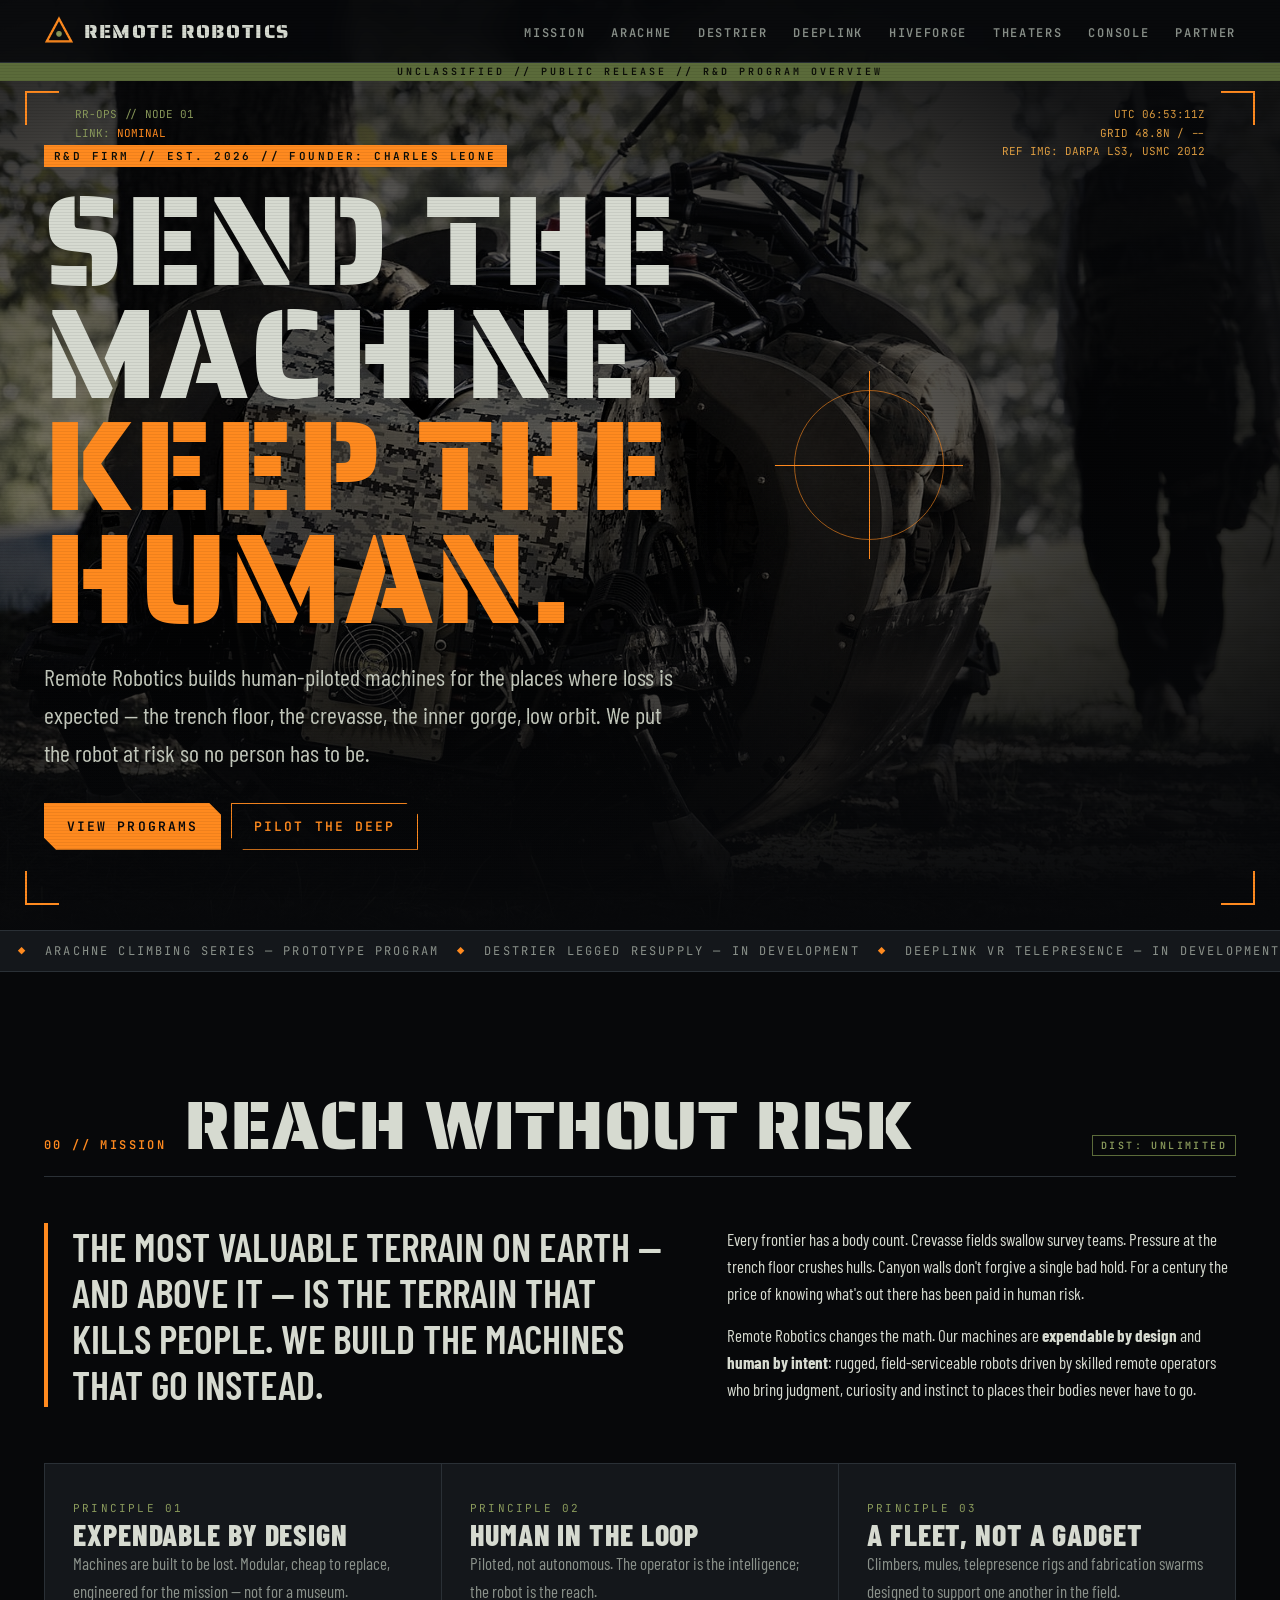
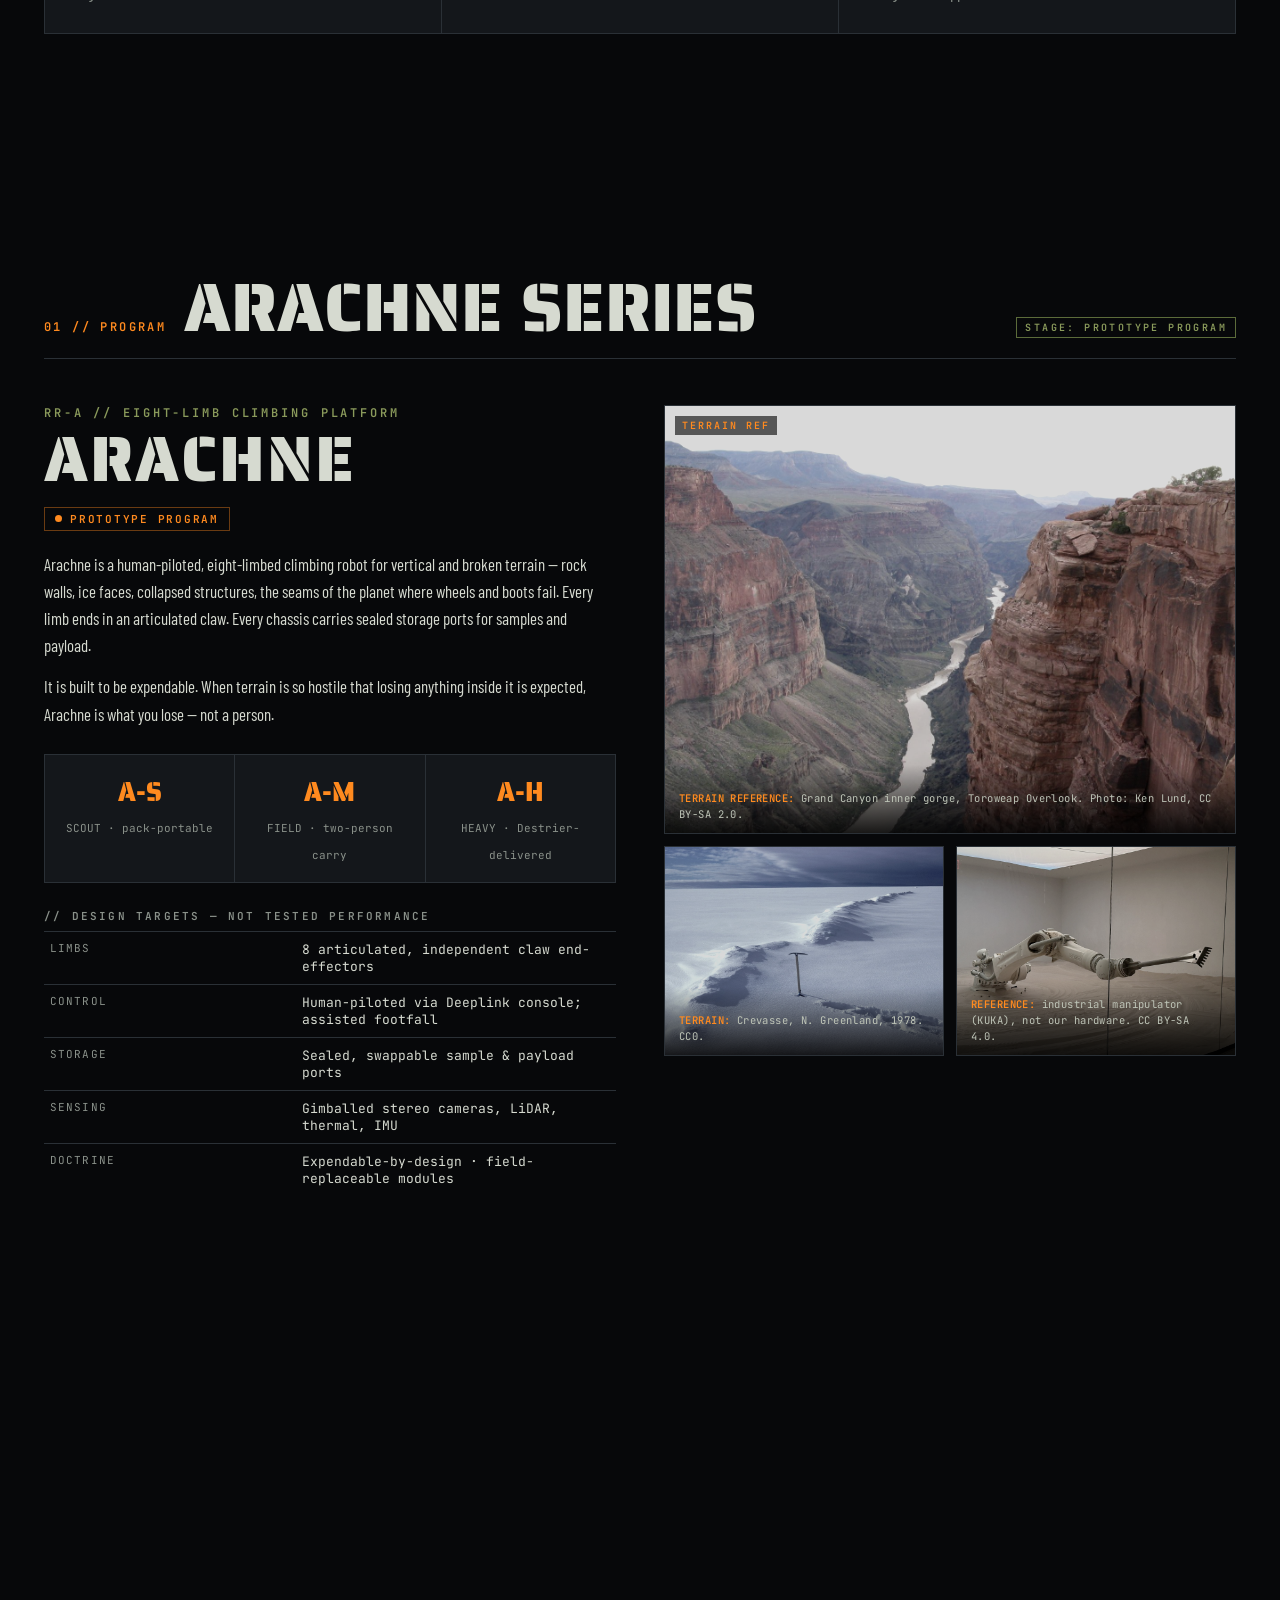
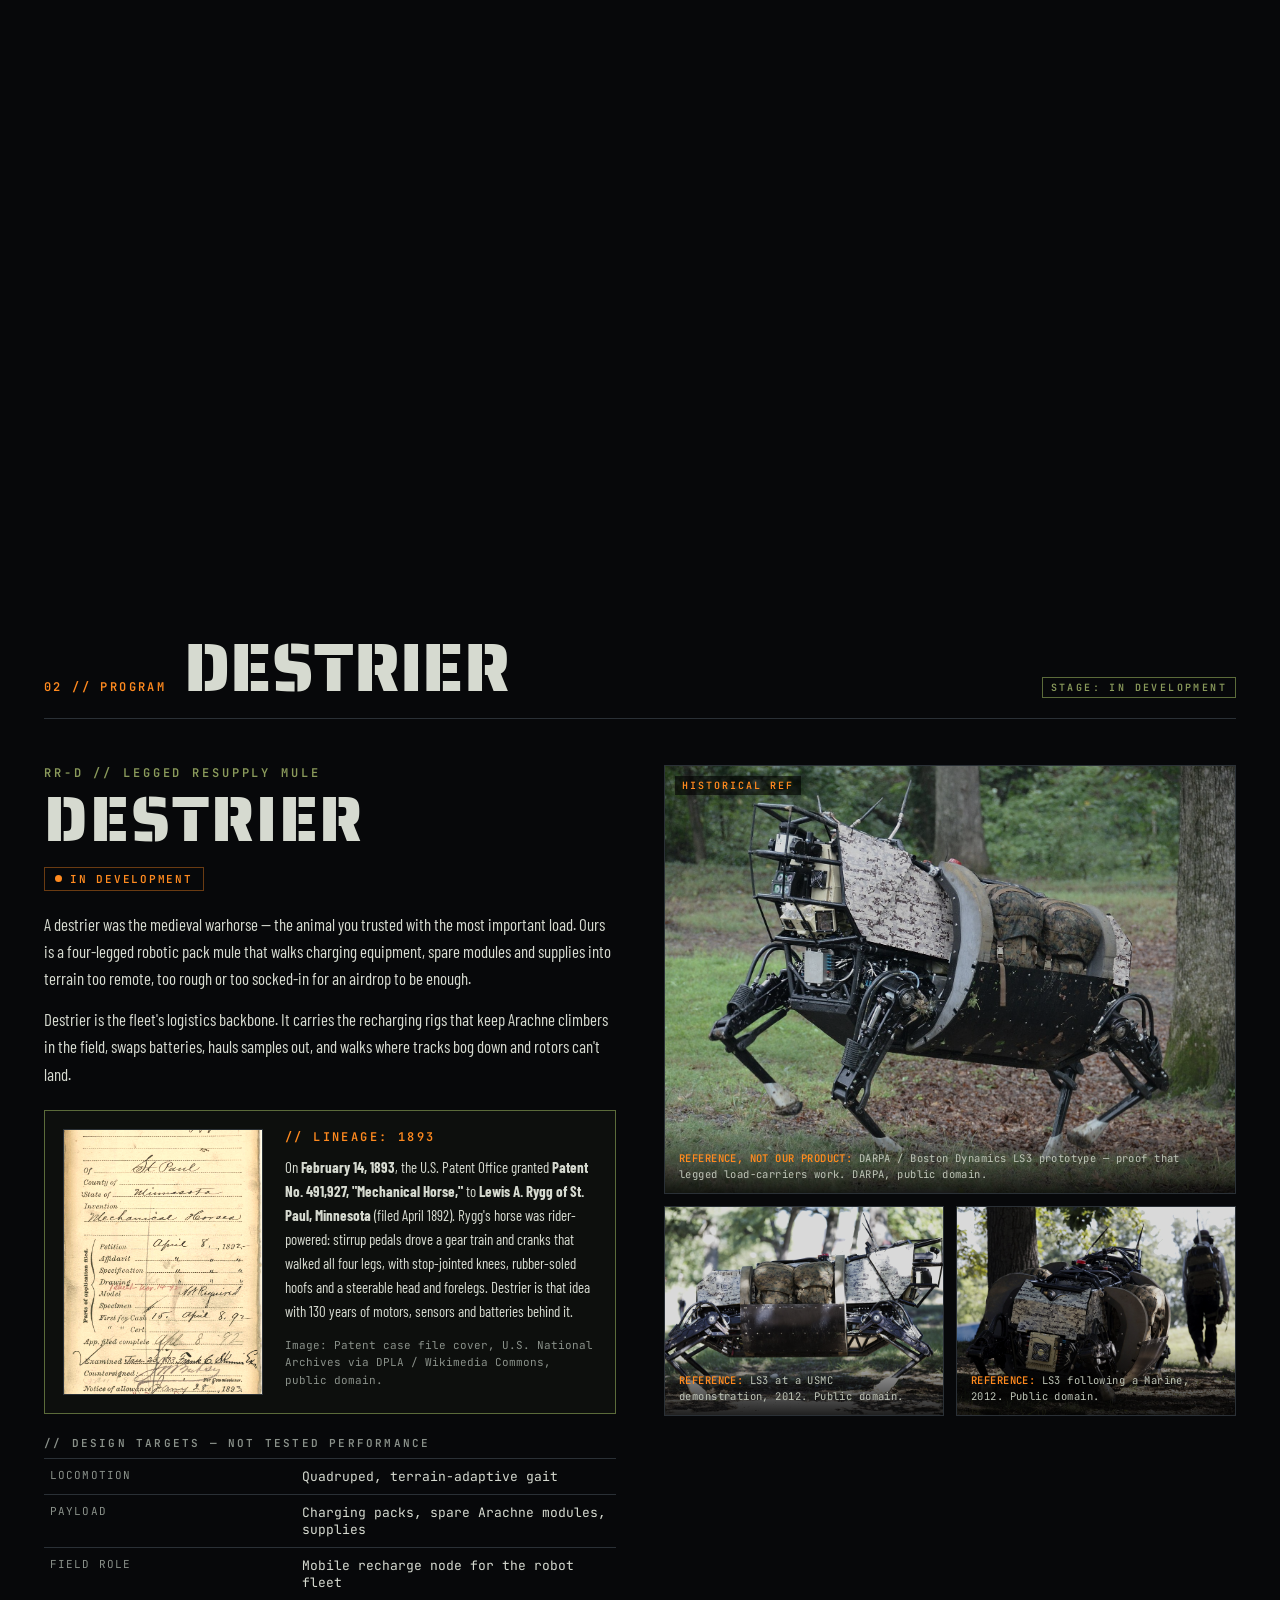
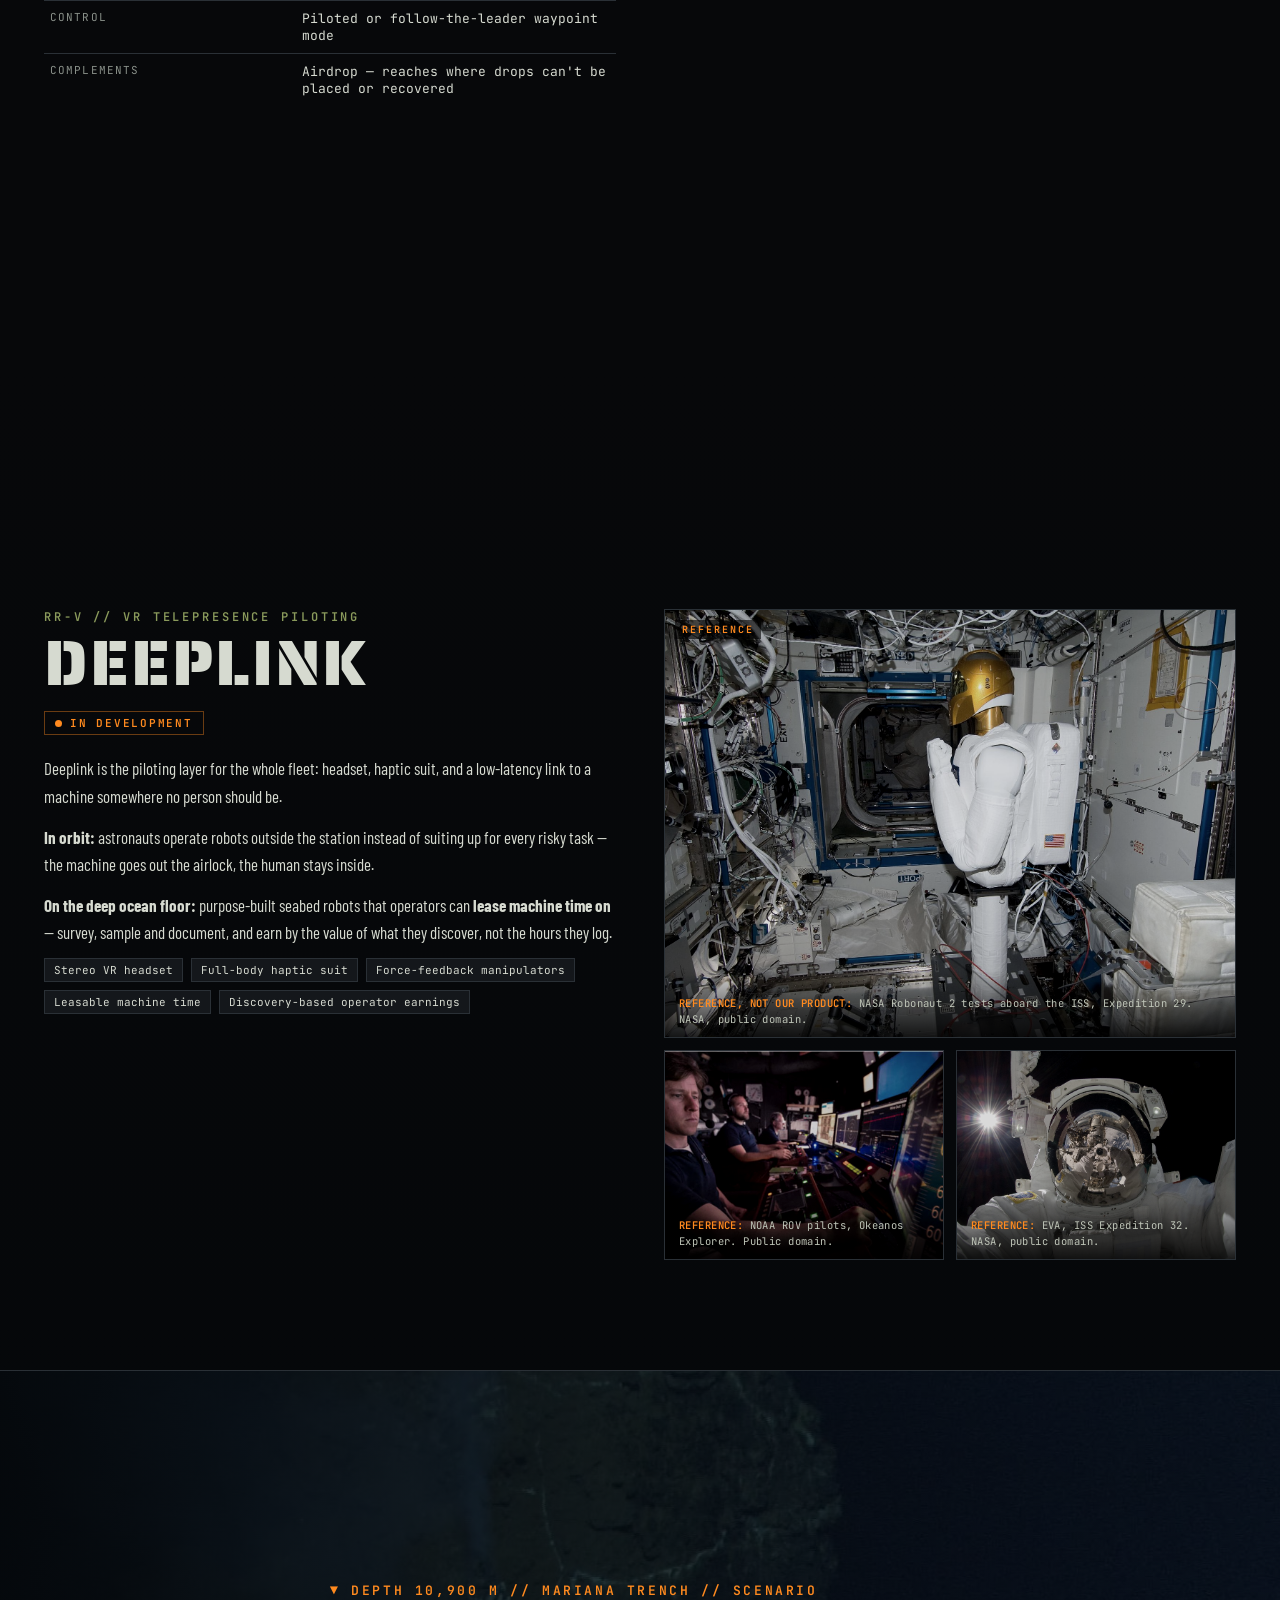
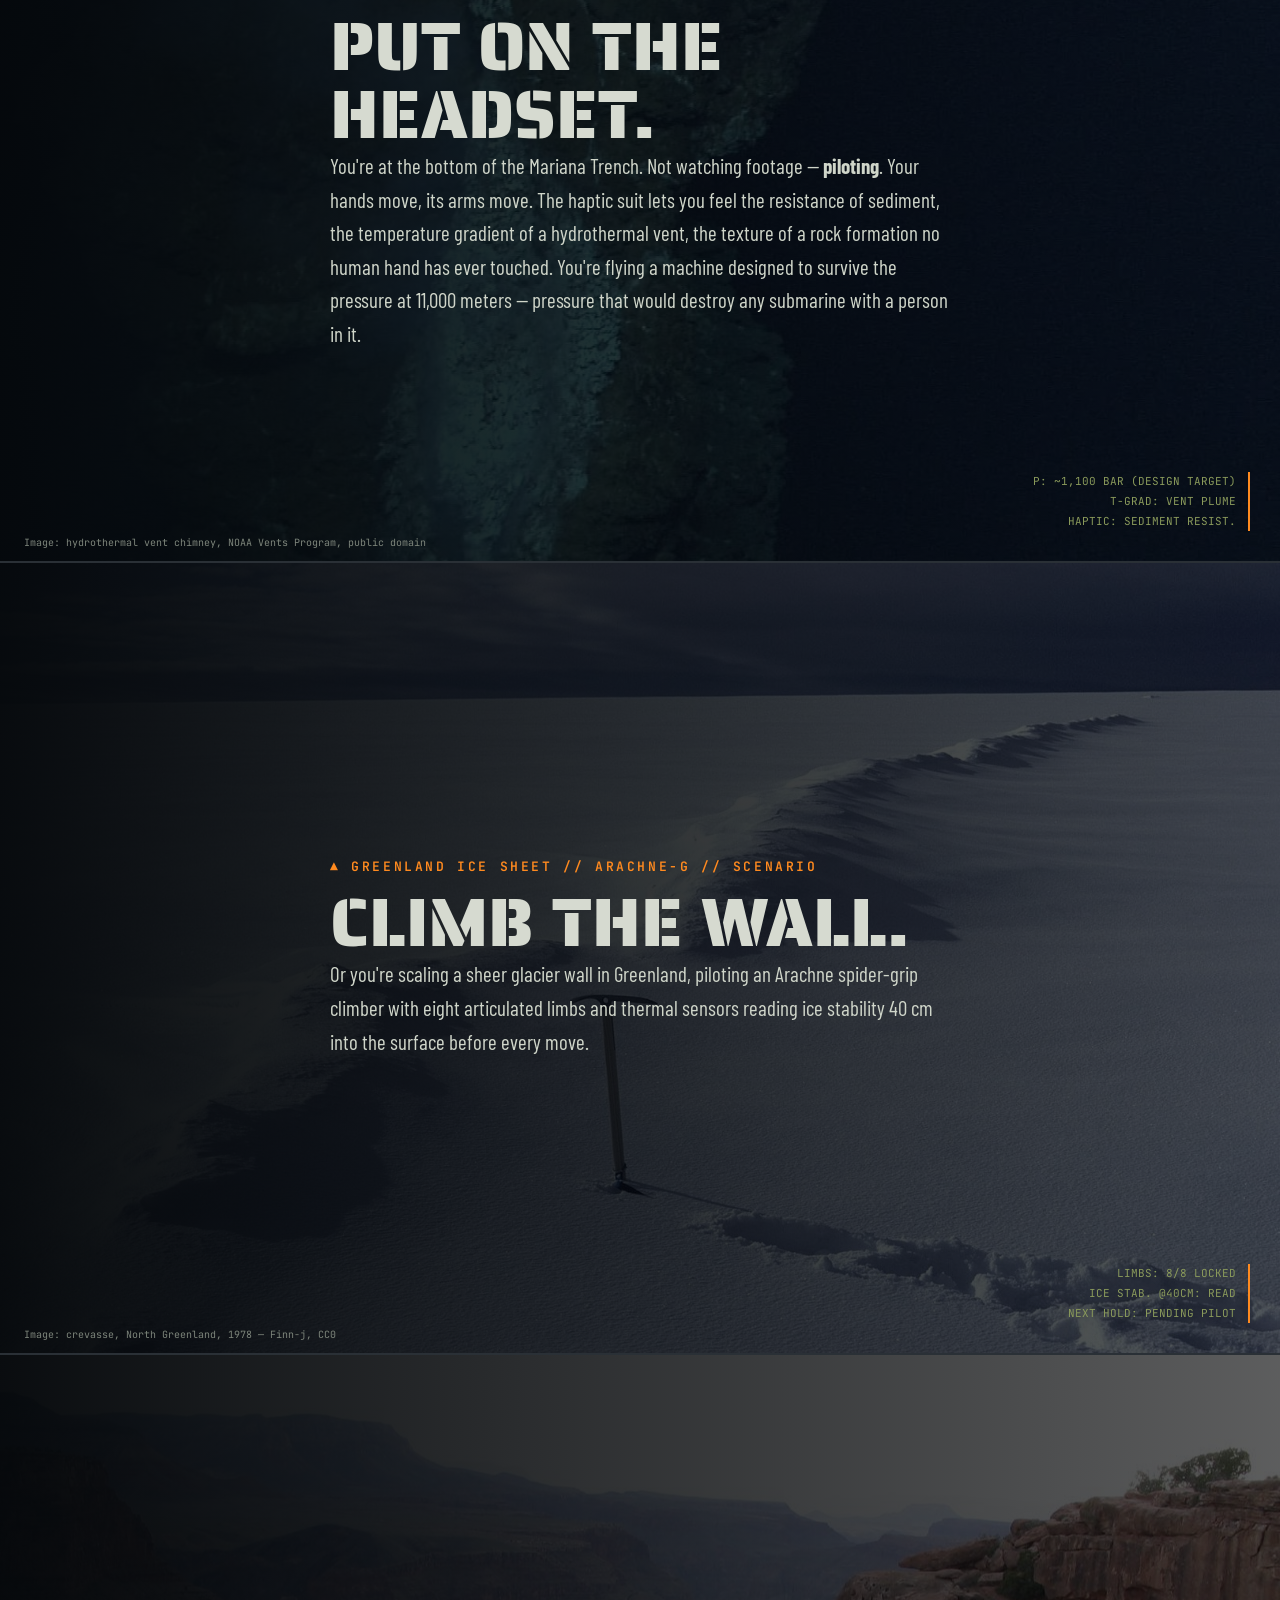
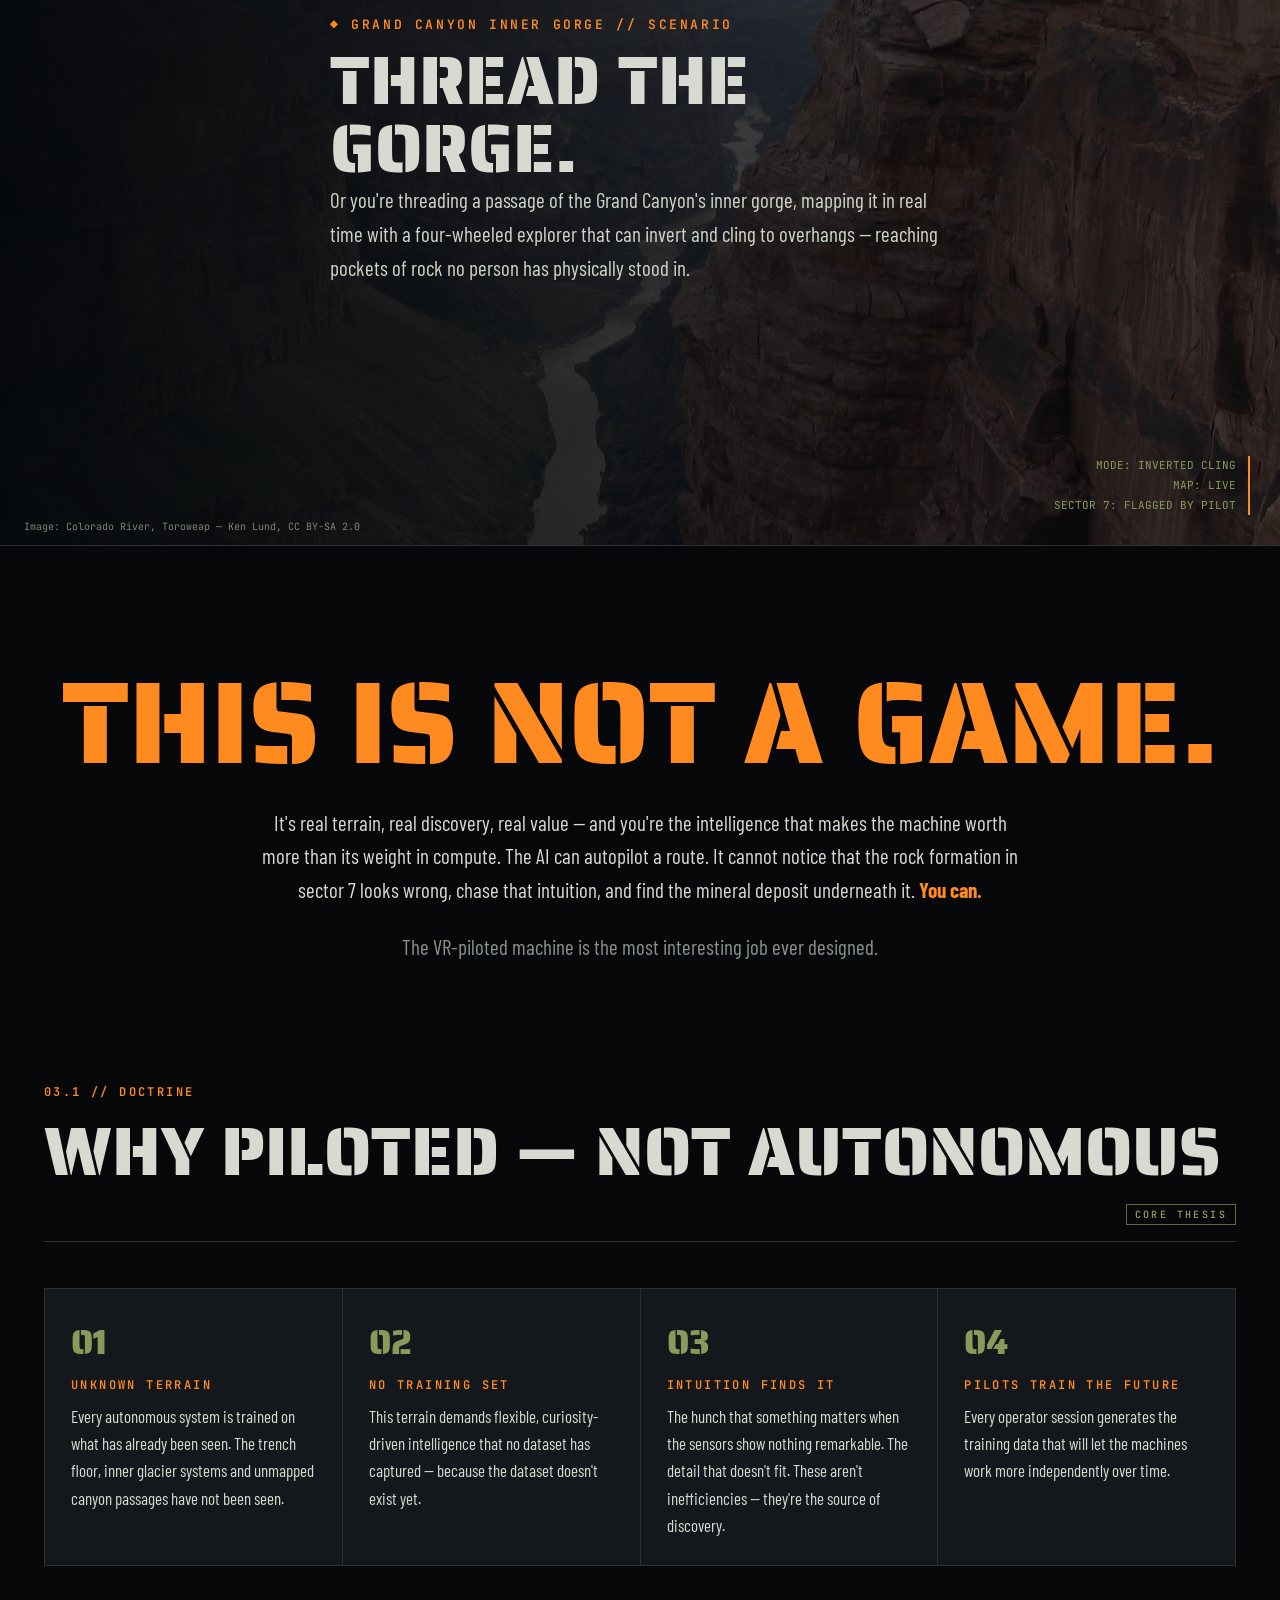
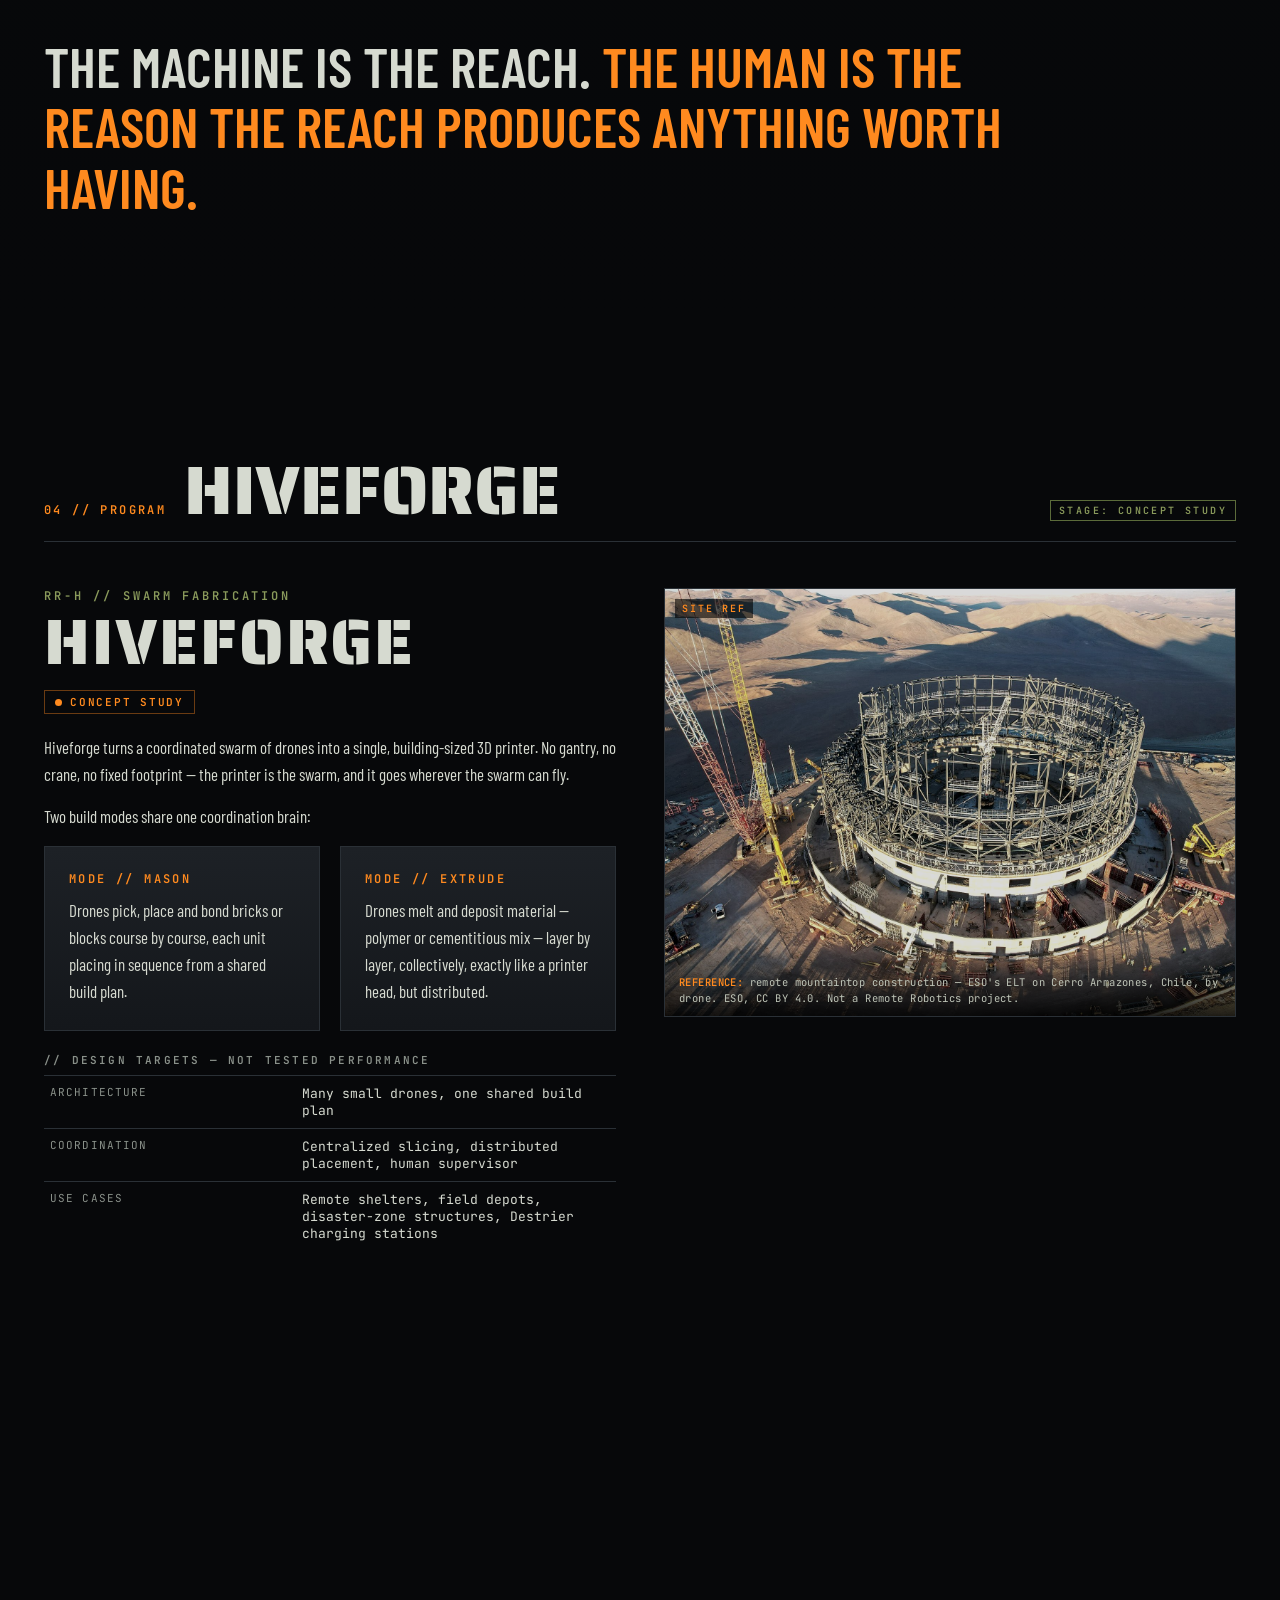
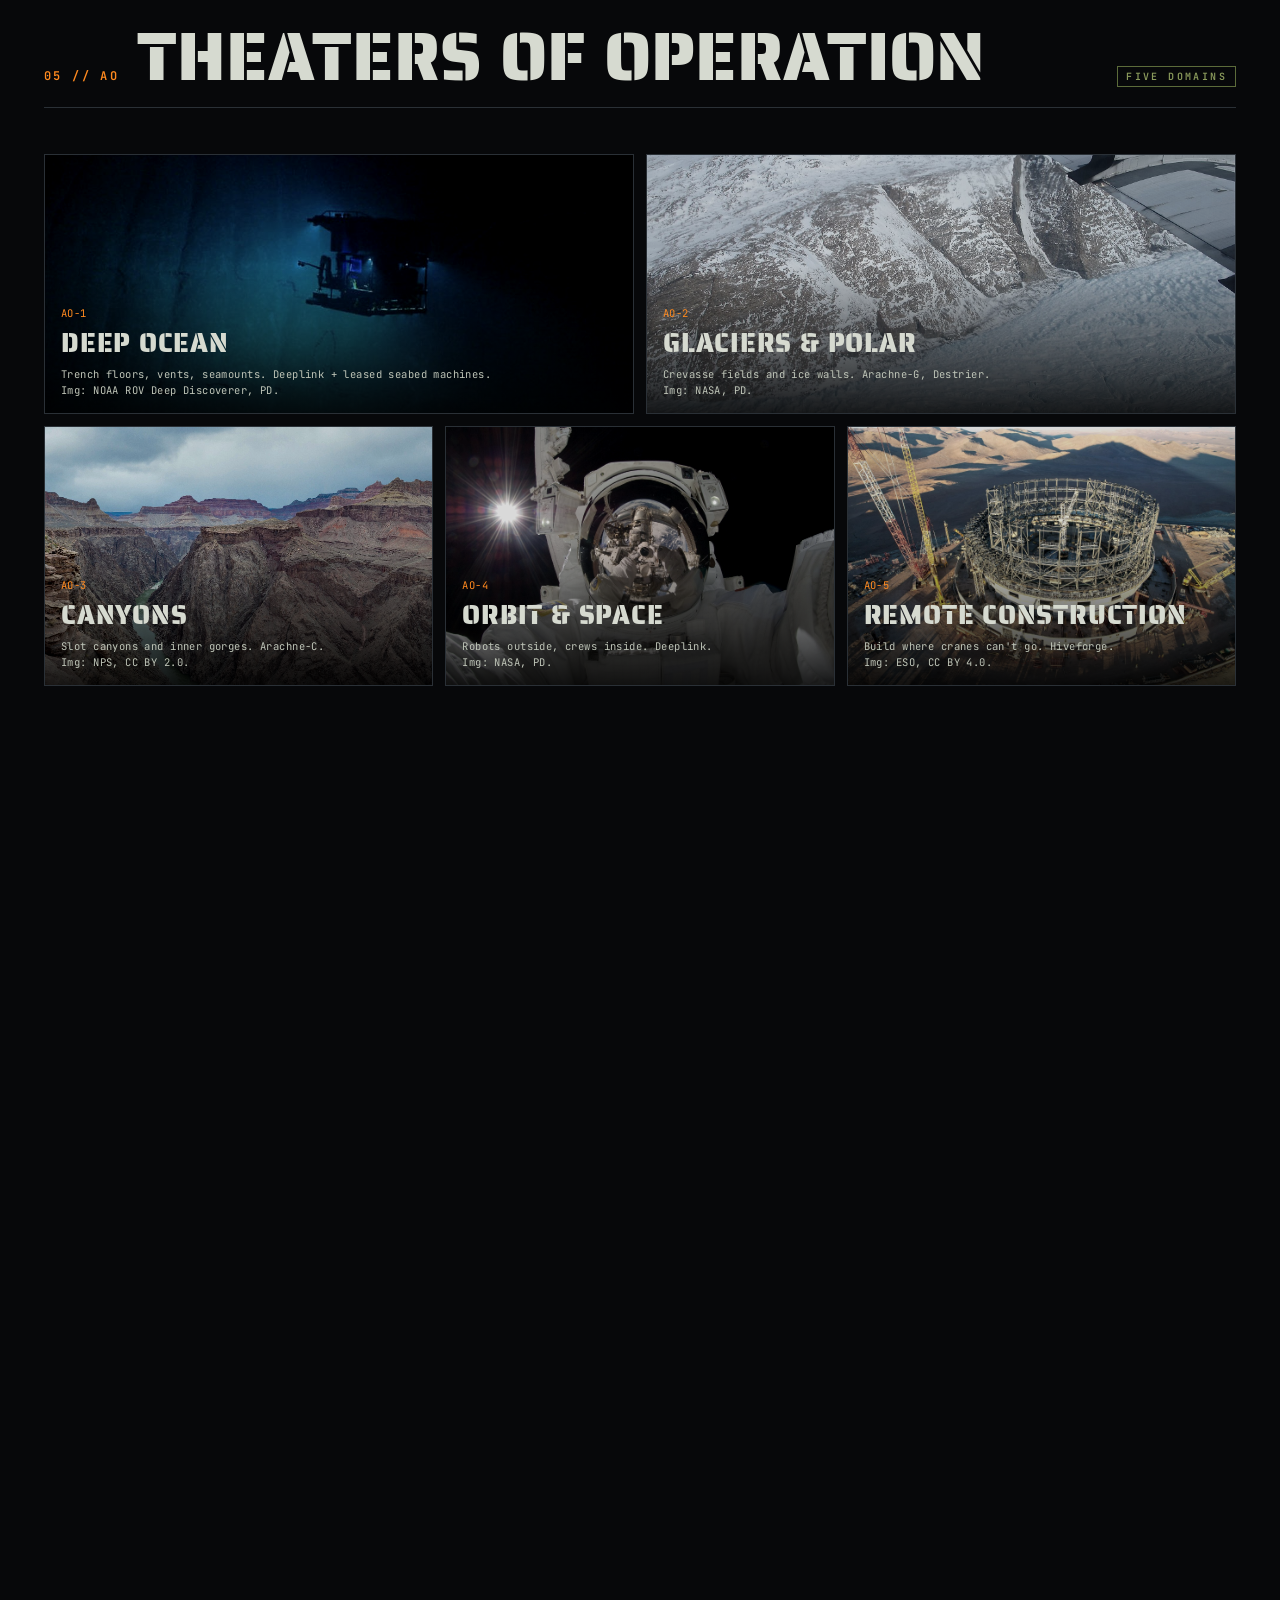
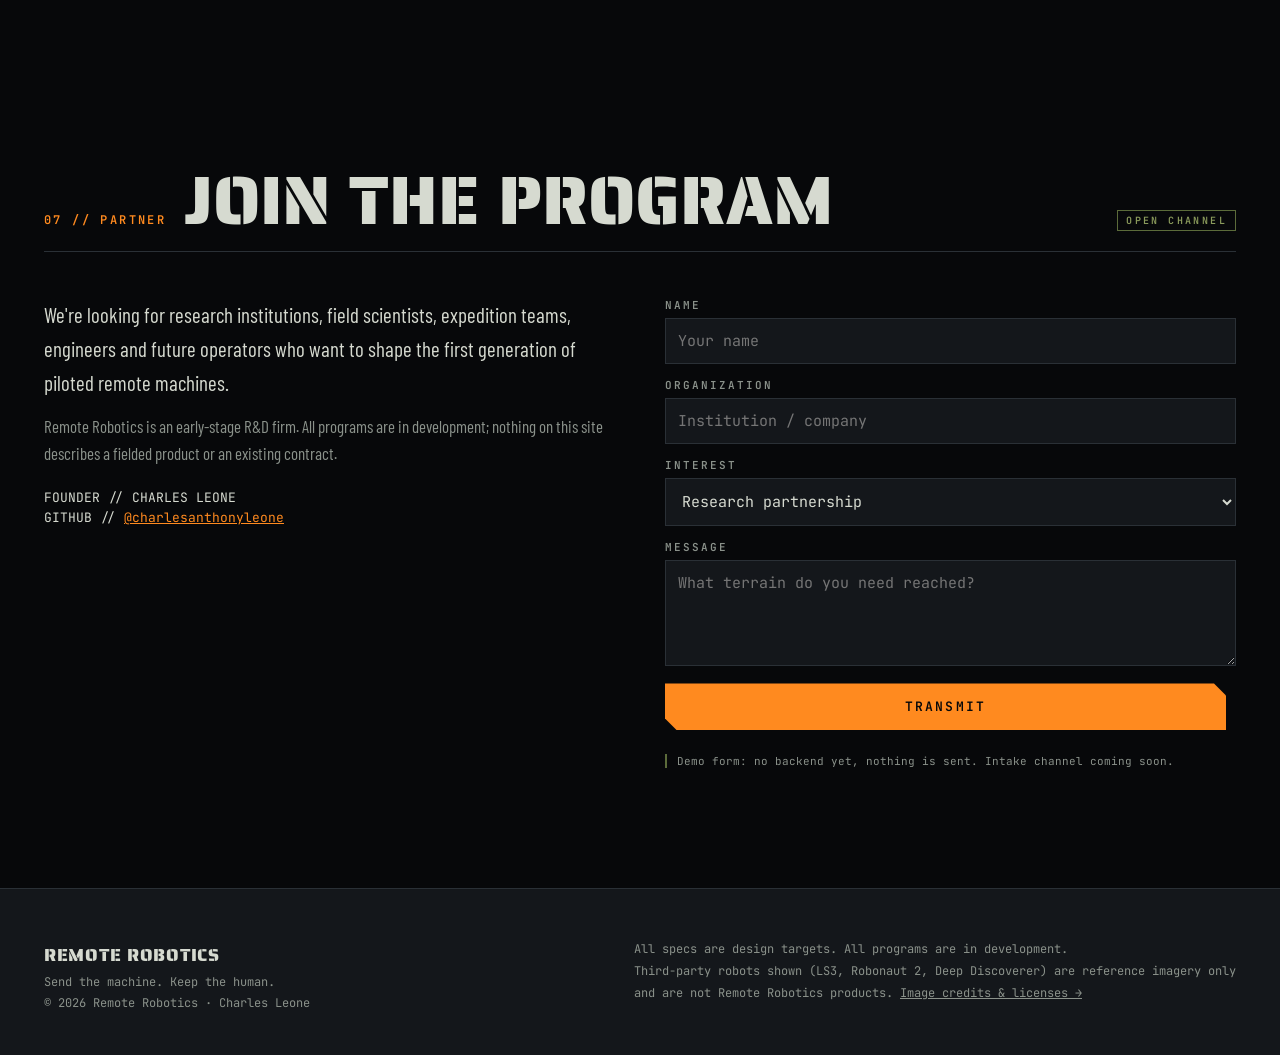
==== index.html @ 272ecba3 "Remote Robotics site" ====
<!doctype html><html lang="en"><head><meta charset="utf-8"><meta name="viewport" content="width=device-width,initial-scale=1">
<title>Remote Robotics — Machines for Terrain Where Loss Is Expected</title>
<meta name="description" content="Remote Robotics is an R&D firm building human-piloted machines for the deep ocean, glaciers, canyons, orbit and remote construction.">
<link rel="preconnect" href="https://fonts.googleapis.com"><link rel="preconnect" href="https://fonts.gstatic.com" crossorigin>
<link rel="stylesheet" href="assets/style.css">
<link rel="icon" href="data:image/svg+xml,%3Csvg xmlns='http://www.w3.org/2000/svg' viewBox='0 0 32 32'%3E%3Crect width='32' height='32' fill='%2307080a'/%3E%3Cpath d='M16 4 28 26H4z' fill='none' stroke='%23ff8a1f' stroke-width='3'/%3E%3C/svg%3E">
</head><body>
<nav><div class="wrap">
<a class="logo" href="#top"><svg viewBox="0 0 32 32"><path d="M16 3 29 27H3z" fill="none" stroke="#ff8a1f" stroke-width="2.5"/><circle cx="16" cy="19" r="3" fill="#8a9a5b"/></svg>REMOTE ROBOTICS</a>
<ul><li><a href="#mission">Mission</a></li><li><a href="#arachne">Arachne</a></li><li><a href="#destrier">Destrier</a></li><li><a href="#deeplink">Deeplink</a></li><li><a href="#hiveforge">Hiveforge</a></li><li><a href="#theaters">Theaters</a></li><li><a href="#console">Console</a></li><li><a href="#contact">Partner</a></li></ul>
<button class="burger" aria-label="Menu">MENU</button></div></nav>
<div class="classbar">UNCLASSIFIED // PUBLIC RELEASE // R&amp;D PROGRAM OVERVIEW</div>

<header class="hero" id="top"><div class="bg" role="img" aria-label="DARPA/Boston Dynamics LS3 legged robot during a 2012 U.S. Marine Corps demonstration (reference photo, not a Remote Robotics product)"></div>
<div class="hud"><i></i><i></i><i></i><i></i>
<div class="lt">RR-OPS // NODE 01<br>LINK: <span style="color:#ff8a1f">NOMINAL</span><br>MODE: PILOTED</div>
<div class="rt">UTC <span id="clk">--:--:--Z</span><br>GRID 48.8N / --<br>REF IMG: DARPA LS3, USMC 2012</div></div>
<div class="reticle"></div>
<div class="wrap">
<span class="tag">R&amp;D Firm // Est. 2026 // Founder: Charles Leone</span>
<h1>Send the<br>machine.<br><span>Keep the human.</span></h1>
<p class="lede">Remote Robotics builds human-piloted machines for the places where loss is expected — the trench floor, the crevasse, the inner gorge, low orbit. We put the robot at risk so no person has to be.</p>
<a class="btn" href="#arachne">View programs</a><a class="btn o" href="#deeplink">Pilot the deep</a>
</div></header>
<div class="ticker"><div>
<b>◆</b>ARACHNE CLIMBING SERIES — PROTOTYPE PROGRAM<b>◆</b>DESTRIER LEGGED RESUPPLY — IN DEVELOPMENT<b>◆</b>DEEPLINK VR TELEPRESENCE — IN DEVELOPMENT<b>◆</b>HIVEFORGE SWARM FABRICATION — CONCEPT STUDY<b>◆</b>ALL SPECIFICATIONS ARE DESIGN TARGETS
<b>◆</b>ARACHNE CLIMBING SERIES — PROTOTYPE PROGRAM<b>◆</b>DESTRIER LEGGED RESUPPLY — IN DEVELOPMENT<b>◆</b>DEEPLINK VR TELEPRESENCE — IN DEVELOPMENT<b>◆</b>HIVEFORGE SWARM FABRICATION — CONCEPT STUDY<b>◆</b>ALL SPECIFICATIONS ARE DESIGN TARGETS
</div></div>

<section id="mission"><div class="wrap">
<div class="sechead rv"><span class="num">00 // MISSION</span><h2>Reach without risk</h2><span class="cls">DIST: UNLIMITED</span></div>
<div class="mission">
<div class="rv"><blockquote>The most valuable terrain on Earth — and above it — is the terrain that kills people. We build the machines that go instead.</blockquote></div>
<div class="rv"><p>Every frontier has a body count. Crevasse fields swallow survey teams. Pressure at the trench floor crushes hulls. Canyon walls don't forgive a single bad hold. For a century the price of knowing what's out there has been paid in human risk.</p><p>Remote Robotics changes the math. Our machines are <b>expendable by design</b> and <b>human by intent</b>: rugged, field-serviceable robots driven by skilled remote operators who bring judgment, curiosity and instinct to places their bodies never have to go.</p></div>
</div>
<div class="pillars rv">
<div><span class="mono">PRINCIPLE 01</span><h3>Expendable by design</h3><p class="muted">Machines are built to be lost. Modular, cheap to replace, engineered for the mission — not for a museum.</p></div>
<div><span class="mono">PRINCIPLE 02</span><h3>Human in the loop</h3><p class="muted">Piloted, not autonomous. The operator is the intelligence; the robot is the reach.</p></div>
<div><span class="mono">PRINCIPLE 03</span><h3>A fleet, not a gadget</h3><p class="muted">Climbers, mules, telepresence rigs and fabrication swarms designed to support one another in the field.</p></div>
</div></div></section>

<section id="arachne"><div class="wrap">
<div class="sechead rv"><span class="num">01 // PROGRAM</span><h2>Arachne Series</h2><span class="cls">STAGE: PROTOTYPE PROGRAM</span></div>
<div class="prod">
<div class="rv"><div class="codename">RR-A // EIGHT-LIMB CLIMBING PLATFORM</div><h3>ARACHNE</h3><span class="stage">PROTOTYPE PROGRAM</span>
<p>Arachne is a human-piloted, eight-limbed climbing robot for vertical and broken terrain — rock walls, ice faces, collapsed structures, the seams of the planet where wheels and boots fail. Every limb ends in an articulated claw. Every chassis carries sealed storage ports for samples and payload.</p>
<p>It is built to be expendable. When terrain is so hostile that losing anything inside it is expected, Arachne is what you lose — not a person.</p>
<div class="sizes"><div><b>A-S</b><small>SCOUT · pack-portable</small></div><div><b>A-M</b><small>FIELD · two-person carry</small></div><div><b>A-H</b><small>HEAVY · Destrier-delivered</small></div></div>
<table class="spec"><caption>// DESIGN TARGETS — NOT TESTED PERFORMANCE</caption>
<tr><td>Limbs</td><td>8 articulated, independent claw end-effectors</td></tr>
<tr><td>Control</td><td>Human-piloted via Deeplink console; assisted footfall</td></tr>
<tr><td>Storage</td><td>Sealed, swappable sample &amp; payload ports</td></tr>
<tr><td>Sensing</td><td>Gimballed stereo cameras, LiDAR, thermal, IMU</td></tr>
<tr><td>Doctrine</td><td>Expendable-by-design · field-replaceable modules</td></tr></table>
</div>
<div class="media rv"><figure class="big"><span class="corner">TERRAIN REF</span><img src="img/gorge.jpg" alt="Colorado River in the Grand Canyon seen from Toroweap Overlook" loading="lazy"><figcaption><b>TERRAIN REFERENCE:</b> Grand Canyon inner gorge, Toroweap Overlook. Photo: Ken Lund, CC BY-SA 2.0.</figcaption></figure>
<div class="two"><figure><img src="img/crevasse.jpg" alt="Compressed crevasse on the North Greenland ice sheet" loading="lazy"><figcaption><b>TERRAIN:</b> Crevasse, N. Greenland, 1978. CC0.</figcaption></figure>
<figure><img src="img/robot-arm.jpg" alt="KUKA industrial robotic arm" loading="lazy"><figcaption><b>REFERENCE:</b> industrial manipulator (KUKA), not our hardware. CC BY-SA 4.0.</figcaption></figure></div></div>
</div>
<div class="variants">
<div class="var rv"><figure><img src="img/canyon2.jpg" alt="Colorado River seen from Plateau Point, Grand Canyon" loading="lazy"><figcaption><b>TERRAIN:</b> Plateau Point, Grand Canyon. NPS, CC BY 2.0.</figcaption></figure><div class="in">
<div class="codename">VARIANT A-C</div><h3>ARACHNE // CANYON</h3><p class="muted">Rock-climbing specialist for slot canyons, cliff bands and boulder chokes.</p>
<ul><li>Independently movable camera masts — look around a ledge before committing a limb</li><li><b>UNSTUCK system:</b> contracts its stance to slip out of a wedge, or runs a high-frequency shake cycle to break free of rubble and sand</li><li>Hardened claws for friction holds on sandstone, limestone and granite</li><li>Storage ports for rock and mineral samples</li></ul></div></div>
<div class="var rv"><figure><img src="img/glacier.jpg" alt="East Greenland glacier seen from a NASA aircraft" loading="lazy"><figcaption><b>TERRAIN:</b> East Greenland glacier, NASA Operation IceBridge. Public domain.</figcaption></figure><div class="in">
<div class="codename">VARIANT A-G</div><h3>ARACHNE // GLACIER</h3><p class="muted">Ice-climbing specialist for glaciers and crevasse systems no human team can safely enter.</p>
<ul><li>Thermal sensors read ice stability ~40 cm into the surface before every move (design target)</li><li>Descends into crevasses to inspect what is frozen deep in the cracks</li><li>Claws and coring tools capture ice and meltwater samples into sealed ports</li><li>Cold-soaked power and actuator design for polar deployment</li></ul></div></div>
</div></div></section>

<section id="destrier"><div class="wrap">
<div class="sechead rv"><span class="num">02 // PROGRAM</span><h2>Destrier</h2><span class="cls">STAGE: IN DEVELOPMENT</span></div>
<div class="prod rev">
<div class="media rv"><figure class="big"><span class="corner">HISTORICAL REF</span><img src="img/ls3-field.jpg" alt="DARPA Legged Squad Support System prototype walking in a forest" loading="lazy"><figcaption><b>REFERENCE, NOT OUR PRODUCT:</b> DARPA / Boston Dynamics LS3 prototype — proof that legged load-carriers work. DARPA, public domain.</figcaption></figure>
<div class="two"><figure><img src="img/ls3-b.jpg" alt="LS3 robot during a Marine Corps demonstration" loading="lazy"><figcaption><b>REFERENCE:</b> LS3 at a USMC demonstration, 2012. Public domain.</figcaption></figure>
<figure><img src="img/ls3-hero.jpg" alt="LS3 robot following a Marine" loading="lazy"><figcaption><b>REFERENCE:</b> LS3 following a Marine, 2012. Public domain.</figcaption></figure></div></div>
<div class="rv"><div class="codename">RR-D // LEGGED RESUPPLY MULE</div><h3>DESTRIER</h3><span class="stage">IN DEVELOPMENT</span>
<p>A destrier was the medieval warhorse — the animal you trusted with the most important load. Ours is a four-legged robotic pack mule that walks charging equipment, spare modules and supplies into terrain too remote, too rough or too socked-in for an airdrop to be enough.</p>
<p>Destrier is the fleet's logistics backbone. It carries the recharging rigs that keep Arachne climbers in the field, swaps batteries, hauls samples out, and walks where tracks bog down and rotors can't land.</p>
<div class="archive"><figure><img src="img/rygg.jpg" alt="Patent case file cover for US Patent 491,927, Mechanical Horse, Lewis A. Rygg" loading="lazy"></figure>
<div><h4>// Lineage: 1893</h4><p style="font-size:15px">On <b>February 14, 1893</b>, the U.S. Patent Office granted <b>Patent No. 491,927, "Mechanical Horse,"</b> to <b>Lewis A. Rygg of St. Paul, Minnesota</b> (filed April 1892). Rygg's horse was rider-powered: stirrup pedals drove a gear train and cranks that walked all four legs, with stop-jointed knees, rubber-soled hoofs and a steerable head and forelegs. Destrier is that idea with 130 years of motors, sensors and batteries behind it.</p><p class="mono" style="font-size:11px;color:var(--mu)">Image: Patent case file cover, U.S. National Archives via DPLA / Wikimedia Commons, public domain.</p></div></div>
<table class="spec"><caption>// DESIGN TARGETS — NOT TESTED PERFORMANCE</caption>
<tr><td>Locomotion</td><td>Quadruped, terrain-adaptive gait</td></tr>
<tr><td>Payload</td><td>Charging packs, spare Arachne modules, supplies</td></tr>
<tr><td>Field role</td><td>Mobile recharge node for the robot fleet</td></tr>
<tr><td>Control</td><td>Piloted or follow-the-leader waypoint mode</td></tr>
<tr><td>Complements</td><td>Airdrop — reaches where drops can't be placed or recovered</td></tr></table>
</div></div></div></section>

<section id="deeplink" class="immersive"><div class="wrap">
<div class="sechead rv"><span class="num">03 // PROGRAM</span><h2>Deeplink</h2><span class="cls">STAGE: IN DEVELOPMENT</span></div>
<div class="prod">
<div class="rv"><div class="codename">RR-V // VR TELEPRESENCE PILOTING</div><h3>DEEPLINK</h3><span class="stage">IN DEVELOPMENT</span>
<p>Deeplink is the piloting layer for the whole fleet: headset, haptic suit, and a low-latency link to a machine somewhere no person should be.</p>
<p><b>In orbit:</b> astronauts operate robots outside the station instead of suiting up for every risky task — the machine goes out the airlock, the human stays inside.</p>
<p><b>On the deep ocean floor:</b> purpose-built seabed robots that operators can <b>lease machine time on</b> — survey, sample and document, and earn by the value of what they discover, not the hours they log.</p>
<div class="chips"><span>Stereo VR headset</span><span>Full-body haptic suit</span><span>Force-feedback manipulators</span><span>Leasable machine time</span><span>Discovery-based operator earnings</span></div>
</div>
<div class="media rv"><figure class="big"><span class="corner">REFERENCE</span><img src="img/robonaut.jpg" alt="NASA Robonaut 2 aboard the International Space Station" loading="lazy"><figcaption><b>REFERENCE, NOT OUR PRODUCT:</b> NASA Robonaut 2 tests aboard the ISS, Expedition 29. NASA, public domain.</figcaption></figure>
<div class="two"><figure><img src="img/rov-pilots.jpg" alt="ROV pilots at control consoles aboard NOAA Ship Okeanos Explorer" loading="lazy"><figcaption><b>REFERENCE:</b> NOAA ROV pilots, Okeanos Explorer. Public domain.</figcaption></figure>
<figure><img src="img/eva.jpg" alt="Astronaut Aki Hoshide during a spacewalk" loading="lazy"><figcaption><b>REFERENCE:</b> EVA, ISS Expedition 32. NASA, public domain.</figcaption></figure></div></div>
</div></div>

<div class="dive"><div class="bg" style="background-image:url(img/vent.jpg)"></div><div class="wrap"><div class="txt rv">
<div class="depth">▼ DEPTH 10,900 M // MARIANA TRENCH // SCENARIO</div><h2>Put on the headset.</h2>
<p>You're at the bottom of the Mariana Trench. Not watching footage — <b>piloting</b>. Your hands move, its arms move. The haptic suit lets you feel the resistance of sediment, the temperature gradient of a hydrothermal vent, the texture of a rock formation no human hand has ever touched. You're flying a machine designed to survive the pressure at 11,000 meters — pressure that would destroy any submarine with a person in it.</p></div></div>
<div class="tele">P: ~1,100 BAR (DESIGN TARGET)<br>T-GRAD: VENT PLUME<br>HAPTIC: SEDIMENT RESIST.</div>
<div class="credit">Image: hydrothermal vent chimney, NOAA Vents Program, public domain</div></div>

<div class="dive"><div class="bg" style="background-image:url(img/crevasse.jpg)"></div><div class="wrap"><div class="txt rv">
<div class="depth">▲ GREENLAND ICE SHEET // ARACHNE-G // SCENARIO</div><h2>Climb the wall.</h2>
<p>Or you're scaling a sheer glacier wall in Greenland, piloting an Arachne spider-grip climber with eight articulated limbs and thermal sensors reading ice stability 40 cm into the surface before every move.</p></div></div>
<div class="tele">LIMBS: 8/8 LOCKED<br>ICE STAB. @40CM: READ<br>NEXT HOLD: PENDING PILOT</div>
<div class="credit">Image: crevasse, North Greenland, 1978 — Finn-j, CC0</div></div>

<div class="dive"><div class="bg" style="background-image:url(img/gorge.jpg)"></div><div class="wrap"><div class="txt rv">
<div class="depth">◆ GRAND CANYON INNER GORGE // SCENARIO</div><h2>Thread the gorge.</h2>
<p>Or you're threading a passage of the Grand Canyon's inner gorge, mapping it in real time with a four-wheeled explorer that can invert and cling to overhangs — reaching pockets of rock no person has physically stood in.</p></div></div>
<div class="tele">MODE: INVERTED CLING<br>MAP: LIVE<br>SECTOR 7: FLAGGED BY PILOT</div>
<div class="credit">Image: Colorado River, Toroweap — Ken Lund, CC BY-SA 2.0</div></div>

<div class="wrap"><div class="notgame rv"><h2>This is not a game.</h2>
<p>It's real terrain, real discovery, real value — and you're the intelligence that makes the machine worth more than its weight in compute. The AI can autopilot a route. It cannot notice that the rock formation in sector 7 looks wrong, chase that intuition, and find the mineral deposit underneath it. <b style="color:var(--am)">You can.</b></p>
<p class="muted">The VR-piloted machine is the most interesting job ever designed.</p></div>

<div class="sechead rv"><span class="num">03.1 // DOCTRINE</span><h2>Why piloted — not autonomous</h2><span class="cls">CORE THESIS</span></div>
<div class="why rv">
<div><b>01</b><h4>Unknown terrain</h4><p>Every autonomous system is trained on what has already been seen. The trench floor, inner glacier systems and unmapped canyon passages have not been seen.</p></div>
<div><b>02</b><h4>No training set</h4><p>This terrain demands flexible, curiosity-driven intelligence that no dataset has captured — because the dataset doesn't exist yet.</p></div>
<div><b>03</b><h4>Intuition finds it</h4><p>The hunch that something matters when the sensors show nothing remarkable. The detail that doesn't fit. These aren't inefficiencies — they're the source of discovery.</p></div>
<div><b>04</b><h4>Pilots train the future</h4><p>Every operator session generates the training data that will let the machines work more independently over time.</p></div>
</div>
<p class="bigquote rv">The machine is the reach. <em>The human is the reason the reach produces anything worth having.</em></p>
</div></section>

<section id="hiveforge"><div class="wrap">
<div class="sechead rv"><span class="num">04 // PROGRAM</span><h2>Hiveforge</h2><span class="cls">STAGE: CONCEPT STUDY</span></div>
<div class="prod">
<div class="rv"><div class="codename">RR-H // SWARM FABRICATION</div><h3>HIVEFORGE</h3><span class="stage">CONCEPT STUDY</span>
<p>Hiveforge turns a coordinated swarm of drones into a single, building-sized 3D printer. No gantry, no crane, no fixed footprint — the printer is the swarm, and it goes wherever the swarm can fly.</p>
<p>Two build modes share one coordination brain:</p>
<div class="variants" style="grid-template-columns:1fr 1fr;margin:16px 0"><div class="var"><div class="in"><h4>MODE // MASON</h4><p>Drones pick, place and bond bricks or blocks course by course, each unit placing in sequence from a shared build plan.</p></div></div>
<div class="var"><div class="in"><h4>MODE // EXTRUDE</h4><p>Drones melt and deposit material — polymer or cementitious mix — layer by layer, collectively, exactly like a printer head, but distributed.</p></div></div></div>
<table class="spec"><caption>// DESIGN TARGETS — NOT TESTED PERFORMANCE</caption>
<tr><td>Architecture</td><td>Many small drones, one shared build plan</td></tr>
<tr><td>Coordination</td><td>Centralized slicing, distributed placement, human supervisor</td></tr>
<tr><td>Use cases</td><td>Remote shelters, field depots, disaster-zone structures, Destrier charging stations</td></tr></table>
</div>
<div class="media rv"><figure class="big"><span class="corner">SITE REF</span><img src="img/construction.jpg" alt="Drone photo of the Extremely Large Telescope under construction on Cerro Armazones" loading="lazy"><figcaption><b>REFERENCE:</b> remote mountaintop construction — ESO's ELT on Cerro Armazones, Chile, by drone. ESO, CC BY 4.0. Not a Remote Robotics project.</figcaption></figure></div>
</div></div></section>

<section id="theaters"><div class="wrap">
<div class="sechead rv"><span class="num">05 // AO</span><h2>Theaters of operation</h2><span class="cls">FIVE DOMAINS</span></div>
<div class="theaters">
<div class="th w rv"><figure><img src="img/rov-canyon.jpg" alt="NOAA ROV Deep Discoverer above a submarine canyon" loading="lazy"><figcaption><span class="mono">AO-1</span><h3>Deep ocean</h3>Trench floors, vents, seamounts. Deeplink + leased seabed machines. <br>Img: NOAA ROV Deep Discoverer, PD.</figcaption></figure></div>
<div class="th w rv"><figure><img src="img/glacier.jpg" alt="East Greenland glacier" loading="lazy"><figcaption><span class="mono">AO-2</span><h3>Glaciers &amp; polar</h3>Crevasse fields and ice walls. Arachne-G, Destrier. <br>Img: NASA, PD.</figcaption></figure></div>
<div class="th rv"><figure><img src="img/canyon2.jpg" alt="Grand Canyon" loading="lazy"><figcaption><span class="mono">AO-3</span><h3>Canyons</h3>Slot canyons and inner gorges. Arachne-C. <br>Img: NPS, CC BY 2.0.</figcaption></figure></div>
<div class="th rv"><figure><img src="img/eva.jpg" alt="Spacewalking astronaut" loading="lazy"><figcaption><span class="mono">AO-4</span><h3>Orbit &amp; space</h3>Robots outside, crews inside. Deeplink. <br>Img: NASA, PD.</figcaption></figure></div>
<div class="th rv"><figure><img src="img/construction.jpg" alt="Remote construction site" loading="lazy"><figcaption><span class="mono">AO-5</span><h3>Remote construction</h3>Build where cranes can't go. Hiveforge. <br>Img: ESO, CC BY 4.0.</figcaption></figure></div>
</div></div></section>

<section id="console"><div class="wrap">
<div class="sechead rv"><span class="num">06 // HOW IT WORKS</span><h2>The pilot console</h2><span class="cls">OPS FLOW</span></div>
<div class="console rv"><div class="bar"><span class="live">LIVE (SIMULATED UI)</span><span>UNIT: SEABED-01</span><span>LINK: SAT/FIBER</span><span>OPERATOR: LEASED SLOT</span></div>
<div class="body"><div class="feed"><img src="img/rov-arm.jpg" alt="NOAA ROV Deep Discoverer manipulator arm on the seafloor" loading="lazy"><div class="ov"><div class="scan"></div><div class="r"></div><div class="tl">CAM-1 // MANIPULATOR<br>GRIP FORCE ▮▮▮▯▯</div><div class="br">REF FOOTAGE: NOAA ROV DEEP DISCOVERER<br>2015, PUBLIC DOMAIN</div></div></div>
<div class="steps">
<div class="step"><span class="n">01</span><div><h4>Lease a machine</h4><p>Book time on a deployed unit in the theater you want to work.</p></div></div>
<div class="step"><span class="n">02</span><div><h4>Suit up &amp; link</h4><p>Headset and haptic suit sync to the machine's cameras, limbs and sensors.</p><div class="meter"><i></i></div></div></div>
<div class="step"><span class="n">03</span><div><h4>Pilot &amp; discover</h4><p>Your hands drive its arms. Flag what looks wrong. Chase it.</p></div></div>
<div class="step"><span class="n">04</span><div><h4>Log &amp; earn</h4><p>Samples, maps and findings are documented. Operators earn by the value of what they find — and every session trains the next generation of machine.</p></div></div>
</div></div></div></div></section>

<section id="contact"><div class="wrap">
<div class="sechead rv"><span class="num">07 // PARTNER</span><h2>Join the program</h2><span class="cls">OPEN CHANNEL</span></div>
<div class="contact">
<div class="rv"><p style="font-size:21px">We're looking for research institutions, field scientists, expedition teams, engineers and future operators who want to shape the first generation of piloted remote machines.</p>
<p class="muted">Remote Robotics is an early-stage R&amp;D firm. All programs are in development; nothing on this site describes a fielded product or an existing contract.</p>
<p class="mono" style="margin-top:20px;font-size:13px">FOUNDER // CHARLES LEONE<br>GITHUB // <a href="https://github.com/charlesanthonyleone">@charlesanthonyleone</a></p></div>
<form id="pf" class="rv"><label>Name<input required placeholder="Your name"></label><label>Organization<input placeholder="Institution / company"></label>
<label>Interest<select><option>Research partnership</option><option>Operator / pilot program</option><option>Engineering</option><option>Field deployment</option></select></label>
<label>Message<textarea rows="4" placeholder="What terrain do you need reached?"></textarea></label>
<button class="btn" type="submit">Transmit</button><p class="note" id="fmsg">Demo form: no backend yet, nothing is sent. Intake channel coming soon.</p></form>
</div></div></section>

<footer><div class="wrap"><div><span class="stencil" style="color:var(--tx);font-size:18px">REMOTE ROBOTICS</span><br>Send the machine. Keep the human.<br>© 2026 Remote Robotics · Charles Leone</div>
<div>All specs are design targets. All programs are in development.<br>Third-party robots shown (LS3, Robonaut 2, Deep Discoverer) are reference imagery only<br>and are not Remote Robotics products. <a href="credits.html">Image credits &amp; licenses →</a></div></div></footer>
<script src="assets/app.js"></script></body></html>
---- assets/style.css ----
@import url('https://fonts.googleapis.com/css2?family=Saira+Stencil+One&family=JetBrains+Mono:wght@400;600&family=Barlow+Condensed:wght@400;600;800&display=swap');
:root{--bk:#07080a;--gm:#14171b;--gm2:#1d2126;--ln:#2a3036;--ol:#5b6b3a;--ol2:#8a9a5b;--am:#ff8a1f;--am2:#ffb347;--tx:#d6dad0;--mu:#8a918a}
*{box-sizing:border-box;margin:0;padding:0}
html{scroll-behavior:smooth}
body{background:var(--bk);color:var(--tx);font:400 17px/1.6 'Barlow Condensed',system-ui,sans-serif;overflow-x:hidden}
body:before{content:"";position:fixed;inset:0;pointer-events:none;z-index:0;background-image:linear-gradient(rgba(138,154,91,.05) 1px,transparent 1px),linear-gradient(90deg,rgba(138,154,91,.05) 1px,transparent 1px);background-size:48px 48px}
body:after{content:"";position:fixed;inset:0;pointer-events:none;z-index:100;background:repeating-linear-gradient(0deg,rgba(0,0,0,.18) 0 1px,transparent 1px 3px);opacity:.35}
a{color:var(--am)}
.mono{font-family:'JetBrains Mono',monospace}
.stencil{font-family:'Saira Stencil One',sans-serif;letter-spacing:.04em}
img{max-width:100%;display:block}
.wrap{max-width:1240px;margin:0 auto;padding:0 24px;position:relative;z-index:1}
/* nav */
nav{position:fixed;top:0;left:0;right:0;z-index:50;background:rgba(7,8,10,.82);backdrop-filter:blur(10px);border-bottom:1px solid var(--ln)}
nav .wrap{display:flex;align-items:center;justify-content:space-between;height:62px}
.logo{display:flex;align-items:center;gap:10px;text-decoration:none;color:var(--tx);font-family:'Saira Stencil One';font-size:20px;letter-spacing:.08em}
.logo svg{width:30px;height:30px}
nav ul{display:flex;gap:26px;list-style:none}
nav ul a{color:var(--mu);text-decoration:none;font:600 12px 'JetBrains Mono';letter-spacing:.14em;text-transform:uppercase}
nav ul a:hover{color:var(--am)}
.burger{display:none;background:none;border:1px solid var(--ln);color:var(--tx);font:600 12px 'JetBrains Mono';padding:8px 10px}
/* class banner */
.classbar{position:fixed;top:62px;left:0;right:0;z-index:49;text-align:center;background:var(--ol);color:#0b0d08;font:600 10px 'JetBrains Mono';letter-spacing:.3em;padding:3px 0}
/* hero */
.hero{position:relative;min-height:100vh;display:flex;align-items:flex-end;overflow:hidden;padding:140px 0 70px}
.hero .bg{position:absolute;inset:0;background:url(../img/ls3-hero.jpg) center 40%/cover;filter:grayscale(.55) contrast(1.15) brightness(.5) sepia(.25);transform:scale(1.08);animation:drift 30s ease-in-out infinite alternate}
@keyframes drift{to{transform:scale(1.16) translate(-2%,-1%)}}
.hero:after{content:"";position:absolute;inset:0;background:radial-gradient(ellipse at 30% 60%,transparent 20%,rgba(7,8,10,.9) 80%),linear-gradient(transparent 50%,var(--bk))}
.hud{position:absolute;inset:90px 24px 24px;z-index:2;pointer-events:none;border:1px solid rgba(255,138,31,.0)}
.hud i{position:absolute;width:34px;height:34px;border:2px solid var(--am)}
.hud i:nth-child(1){top:0;left:0;border-right:0;border-bottom:0}.hud i:nth-child(2){top:0;right:0;border-left:0;border-bottom:0}.hud i:nth-child(3){bottom:0;left:0;border-right:0;border-top:0}.hud i:nth-child(4){bottom:0;right:0;border-left:0;border-top:0}
.hud .rt{position:absolute;top:14px;right:50px;text-align:right;font:400 11px/1.7 'JetBrains Mono';color:var(--am2);opacity:.85}
.hud .lt{position:absolute;top:14px;left:50px;font:400 11px/1.7 'JetBrains Mono';color:var(--ol2)}
.reticle{position:absolute;left:62%;top:42%;width:150px;height:150px;z-index:2;border:1px solid rgba(255,138,31,.6);border-radius:50%;animation:pulse 3s infinite}
.reticle:before,.reticle:after{content:"";position:absolute;background:var(--am)}
.reticle:before{left:50%;top:-20px;bottom:-20px;width:1px}.reticle:after{top:50%;left:-20px;right:-20px;height:1px}
@keyframes pulse{50%{transform:scale(1.08);opacity:.6}}
.hero .wrap{z-index:3}
.tag{display:inline-block;font:600 11px 'JetBrains Mono';letter-spacing:.22em;text-transform:uppercase;color:#0b0d08;background:var(--am);padding:4px 10px;margin-bottom:18px}
.tag.ol{background:var(--ol);}
.tag.ghost{background:none;color:var(--am);border:1px solid var(--am)}
h1{font-family:'Saira Stencil One';font-weight:400;font-size:clamp(48px,10vw,140px);line-height:.88;letter-spacing:.02em;text-transform:uppercase}
h1 span{color:var(--am)}
.lede{max-width:640px;font-size:clamp(18px,2.2vw,24px);color:#c3c8bc;margin:22px 0 30px}
.btn{display:inline-block;font:600 13px 'JetBrains Mono';letter-spacing:.16em;text-transform:uppercase;padding:14px 22px;border:1px solid var(--am);color:var(--bk);background:var(--am);text-decoration:none;margin-right:10px;margin-bottom:10px;clip-path:polygon(0 0,calc(100% - 12px) 0,100% 12px,100% 100%,12px 100%,0 calc(100% - 12px));transition:.2s}
.btn:hover{background:var(--am2)}
.btn.o{background:transparent;color:var(--am)}
.btn.o:hover{background:rgba(255,138,31,.12)}
.ticker{position:relative;z-index:3;border-top:1px solid var(--ln);border-bottom:1px solid var(--ln);background:var(--gm);overflow:hidden;white-space:nowrap;font:400 12px 'JetBrains Mono';color:var(--mu);letter-spacing:.18em}
.ticker div{display:inline-block;padding:12px 0;animation:tick 40s linear infinite}
.ticker b{color:var(--am);font-weight:400;margin:0 18px}
@keyframes tick{to{transform:translateX(-50%)}}
/* sections */
section{position:relative;padding:120px 0;z-index:1}
.sechead{display:flex;align-items:baseline;gap:18px;border-bottom:1px solid var(--ln);padding-bottom:16px;margin-bottom:46px;flex-wrap:wrap}
.sechead .num{font:600 12px 'JetBrains Mono';color:var(--am);letter-spacing:.2em}
.sechead .cls{margin-left:auto;font:600 10px 'JetBrains Mono';letter-spacing:.24em;color:var(--ol2);border:1px solid var(--ol);padding:3px 8px}
h2{font-family:'Saira Stencil One';font-weight:400;font-size:clamp(34px,5.5vw,68px);line-height:1;text-transform:uppercase}
h3{font:800 30px/1.05 'Barlow Condensed';text-transform:uppercase;letter-spacing:.03em}
h4{font:600 12px 'JetBrains Mono';letter-spacing:.2em;text-transform:uppercase;color:var(--am);margin-bottom:10px}
p+p{margin-top:14px}
.muted{color:var(--mu)}
.mission{display:grid;grid-template-columns:1.1fr .9fr;gap:60px;align-items:center}
.mission blockquote{font:600 clamp(26px,3.4vw,40px)/1.15 'Barlow Condensed';text-transform:uppercase;border-left:4px solid var(--am);padding-left:24px}
.pillars{display:grid;grid-template-columns:repeat(3,1fr);gap:1px;background:var(--ln);border:1px solid var(--ln);margin-top:56px}
.pillars div{background:var(--gm);padding:28px}
.pillars .mono{font-size:11px;color:var(--ol2);letter-spacing:.2em}
/* figure */
figure{position:relative;overflow:hidden;border:1px solid var(--ln);background:var(--gm)}
figure img{width:100%;height:100%;object-fit:cover;filter:grayscale(.35) contrast(1.08) brightness(.85);transition:transform 1.2s,filter .6s}
figure:hover img{transform:scale(1.04);filter:none}
figcaption{position:absolute;left:0;right:0;bottom:0;padding:26px 14px 10px;font:400 10.5px/1.5 'JetBrains Mono';color:#bfc5b8;background:linear-gradient(transparent,rgba(0,0,0,.85));letter-spacing:.04em}
figcaption b{color:var(--am);font-weight:600}
figure .corner{position:absolute;top:10px;left:10px;font:600 10px 'JetBrains Mono';color:var(--am);letter-spacing:.2em;background:rgba(0,0,0,.6);padding:3px 7px;z-index:2}
/* product */
.prod{display:grid;grid-template-columns:1fr 1fr;gap:48px;margin-bottom:110px;align-items:start}
.prod.rev>.media{order:2}
.prod .media{display:grid;gap:12px}
.prod .media figure.big{aspect-ratio:4/3}
.prod .media .two{display:grid;grid-template-columns:1fr 1fr;gap:12px}
.prod .media .two figure{aspect-ratio:4/3}
.codename{font:600 12px 'JetBrains Mono';color:var(--ol2);letter-spacing:.24em;margin-bottom:6px}
.prod h3{font:400 clamp(40px,5vw,64px)/1 'Saira Stencil One';margin-bottom:6px}
.stage{display:inline-flex;align-items:center;gap:8px;font:600 11px 'JetBrains Mono';color:var(--am);letter-spacing:.16em;border:1px solid rgba(255,138,31,.4);padding:4px 10px;margin:10px 0 20px}
.stage:before{content:"";width:7px;height:7px;background:var(--am);border-radius:50%;animation:blink 1.4s infinite}
@keyframes blink{50%{opacity:.2}}
.spec{width:100%;border-collapse:collapse;font:400 13px 'JetBrains Mono';margin:22px 0}
.spec caption{text-align:left;font:600 11px 'JetBrains Mono';letter-spacing:.2em;color:var(--mu);padding-bottom:8px}
.spec td{border-top:1px solid var(--ln);padding:9px 6px;vertical-align:top}
.spec td:first-child{color:var(--mu);width:44%;text-transform:uppercase;font-size:11px;letter-spacing:.1em}
.spec tr:hover td{background:rgba(255,138,31,.05)}
.chips{display:flex;flex-wrap:wrap;gap:8px;margin-top:12px}
.chips span{font:400 11px 'JetBrains Mono';border:1px solid var(--ln);padding:4px 9px;color:var(--tx);background:var(--gm)}
.variants{display:grid;grid-template-columns:1fr 1fr;gap:20px;margin-top:10px}
.var{border:1px solid var(--ln);background:linear-gradient(180deg,var(--gm2),var(--gm));position:relative}
.var figure{aspect-ratio:16/9;border:0;border-bottom:1px solid var(--ln)}
.var .in{padding:24px}
.var h3{font-family:'Saira Stencil One';font-weight:400;font-size:34px}
.var ul{list-style:none;margin-top:14px}
.var li{padding:7px 0 7px 20px;border-top:1px dashed var(--ln);position:relative;font-size:16px}
.var li:before{content:"▸";position:absolute;left:0;color:var(--am)}
.sizes{display:grid;grid-template-columns:repeat(3,1fr);gap:1px;background:var(--ln);border:1px solid var(--ln);margin:26px 0}
.sizes div{background:var(--gm);padding:16px;text-align:center}
.sizes b{display:block;font:400 26px 'Saira Stencil One';color:var(--am)}
.sizes small{font:400 11px 'JetBrains Mono';color:var(--mu)}
.archive{display:grid;grid-template-columns:200px 1fr;gap:22px;border:1px solid var(--ol);background:rgba(91,107,58,.08);padding:18px;margin:22px 0}
.archive figure{aspect-ratio:3/4}
.archive figure img{filter:sepia(.4)}
/* immersive */
.immersive{background:linear-gradient(180deg,var(--bk),#04070a 40%,var(--bk))}
.dive{position:relative;min-height:88vh;display:flex;align-items:center;overflow:hidden;border-top:1px solid var(--ln);border-bottom:1px solid var(--ln)}
.dive .bg{position:absolute;inset:-10% 0;background-size:cover;background-position:center;filter:brightness(.45) saturate(.8)}
.dive:after{content:"";position:absolute;inset:0;background:linear-gradient(90deg,rgba(4,7,10,.95) 0%,rgba(4,7,10,.55) 55%,rgba(4,7,10,.2))}
.dive .wrap{z-index:2}
.dive .txt{max-width:620px}
.dive p{font-size:21px;color:#cfd5c9}
.dive .depth{font:600 13px 'JetBrains Mono';color:var(--am);letter-spacing:.2em;margin-bottom:14px}
.dive .tele{position:absolute;right:30px;bottom:30px;z-index:2;font:400 11px/1.8 'JetBrains Mono';color:var(--ol2);text-align:right;border-right:2px solid var(--am);padding-right:12px}
.dive .credit{position:absolute;left:24px;bottom:12px;z-index:2;font:400 10px 'JetBrains Mono';color:#7d857b}
.notgame{text-align:center;padding:120px 0}
.notgame h2{font-size:clamp(46px,9vw,120px);color:var(--am)}
.notgame p{max-width:760px;margin:24px auto 0;font-size:21px}
.why{display:grid;grid-template-columns:repeat(4,1fr);gap:1px;background:var(--ln);border:1px solid var(--ln);margin-top:40px}
.why div{background:var(--gm);padding:26px}
.why b{font:400 34px 'Saira Stencil One';color:var(--ol2);display:block;margin-bottom:8px}
.bigquote{font:600 clamp(28px,4.4vw,56px)/1.08 'Barlow Condensed';text-transform:uppercase;margin:70px 0 0;max-width:1000px}
.bigquote em{font-style:normal;color:var(--am)}
/* theaters */
.theaters{display:grid;grid-template-columns:repeat(6,1fr);grid-auto-rows:260px;gap:12px}
.th{grid-column:span 2}
.th.w{grid-column:span 3}
.th figure{height:100%}
.th figcaption{padding:40px 16px 14px}
.th figcaption h3{font:400 26px 'Saira Stencil One';color:var(--tx);margin-bottom:4px}
.th figcaption .mono{color:var(--am)}
/* console */
.console{border:1px solid var(--ln);background:#0a0c0e;position:relative}
.console .bar{display:flex;gap:14px;border-bottom:1px solid var(--ln);padding:10px 16px;font:600 11px 'JetBrains Mono';color:var(--mu);letter-spacing:.14em;flex-wrap:wrap}
.console .bar .live{color:#ff4d3a}
.console .bar .live:before{content:"● "}
.console .body{display:grid;grid-template-columns:1.4fr 1fr}
.console .feed{position:relative;aspect-ratio:16/10;border-right:1px solid var(--ln);overflow:hidden}
.console .feed img{width:100%;height:100%;object-fit:cover;filter:saturate(.7) contrast(1.1)}
.console .feed .ov{position:absolute;inset:0;font:400 11px 'JetBrains Mono';color:var(--am2)}
.console .feed .ov .r{position:absolute;left:50%;top:50%;width:80px;height:80px;margin:-40px;border:1px solid var(--am)}
.console .feed .ov .tl{position:absolute;left:12px;top:10px}.console .feed .ov .br{position:absolute;right:12px;bottom:10px;text-align:right}
.console .feed .ov .scan{position:absolute;left:0;right:0;height:2px;background:linear-gradient(90deg,transparent,var(--am),transparent);opacity:.5;animation:scan 4s linear infinite}
@keyframes scan{from{top:0}to{top:100%}}
.console .steps{padding:10px 0}
.step{display:grid;grid-template-columns:54px 1fr;padding:16px 20px;border-bottom:1px solid var(--ln)}
.step:last-child{border-bottom:0}
.step .n{font:400 26px 'Saira Stencil One';color:var(--am)}
.step h4{color:var(--tx);margin-bottom:4px}
.step p{font-size:15px;color:var(--mu)}
.meter{height:4px;background:var(--ln);margin-top:8px;position:relative;overflow:hidden}
.meter i{position:absolute;left:0;top:0;bottom:0;background:var(--ol2);animation:mt 3s ease-in-out infinite alternate}
@keyframes mt{from{width:20%}to{width:85%}}
/* contact */
.contact{display:grid;grid-template-columns:1fr 1fr;gap:50px}
form{display:grid;gap:14px}
label{font:600 11px 'JetBrains Mono';letter-spacing:.18em;color:var(--mu);text-transform:uppercase}
input,select,textarea{width:100%;margin-top:6px;background:var(--gm);border:1px solid var(--ln);color:var(--tx);font:400 15px 'JetBrains Mono';padding:12px}
input:focus,select:focus,textarea:focus{outline:none;border-color:var(--am)}
.note{font:400 11px 'JetBrains Mono';color:var(--mu);border-left:2px solid var(--ol);padding-left:10px}
footer{border-top:1px solid var(--ln);padding:50px 0 40px;position:relative;z-index:1;background:var(--gm)}
footer .wrap{display:flex;justify-content:space-between;gap:30px;flex-wrap:wrap;font:400 12px/1.8 'JetBrains Mono';color:var(--mu)}
footer a{color:var(--mu)}
/* reveal */
.rv{opacity:0;transform:translateY(34px);transition:opacity .9s ease,transform .9s cubic-bezier(.2,.7,.2,1)}
.rv.on{opacity:1;transform:none}
@media (prefers-reduced-motion:reduce){*{animation:none!important;transition:none!important}.rv{opacity:1;transform:none}}
/* credits page */
.ctable{width:100%;border-collapse:collapse;font:400 13px 'JetBrains Mono'}
.ctable th,.ctable td{border-bottom:1px solid var(--ln);padding:12px 8px;text-align:left;vertical-align:top}
.ctable th{color:var(--am);font-size:11px;letter-spacing:.16em}
.ctable img{width:120px;height:80px;object-fit:cover}
.ctable td{word-break:break-word}
@media (max-width:960px){
 nav ul{display:none;position:absolute;top:62px;left:0;right:0;flex-direction:column;background:var(--bk);padding:20px 24px;gap:16px;border-bottom:1px solid var(--ln)}
 nav ul.open{display:flex}.burger{display:block}
 .mission,.prod,.contact,.console .body{grid-template-columns:1fr}
 .prod.rev>.media{order:0}
 .variants,.pillars{grid-template-columns:1fr}
 .why{grid-template-columns:1fr 1fr}
 .theaters{grid-template-columns:1fr;grid-auto-rows:240px}.th,.th.w{grid-column:auto}
 .console .feed{border-right:0;border-bottom:1px solid var(--ln)}
 .reticle{display:none}.hud .rt{display:none}
 section{padding:80px 0}
 .archive{grid-template-columns:110px 1fr}
 .ctable .hide{display:none}
}
@media (max-width:560px){.why{grid-template-columns:1fr}.sizes b{font-size:20px}.dive .tele{display:none}}
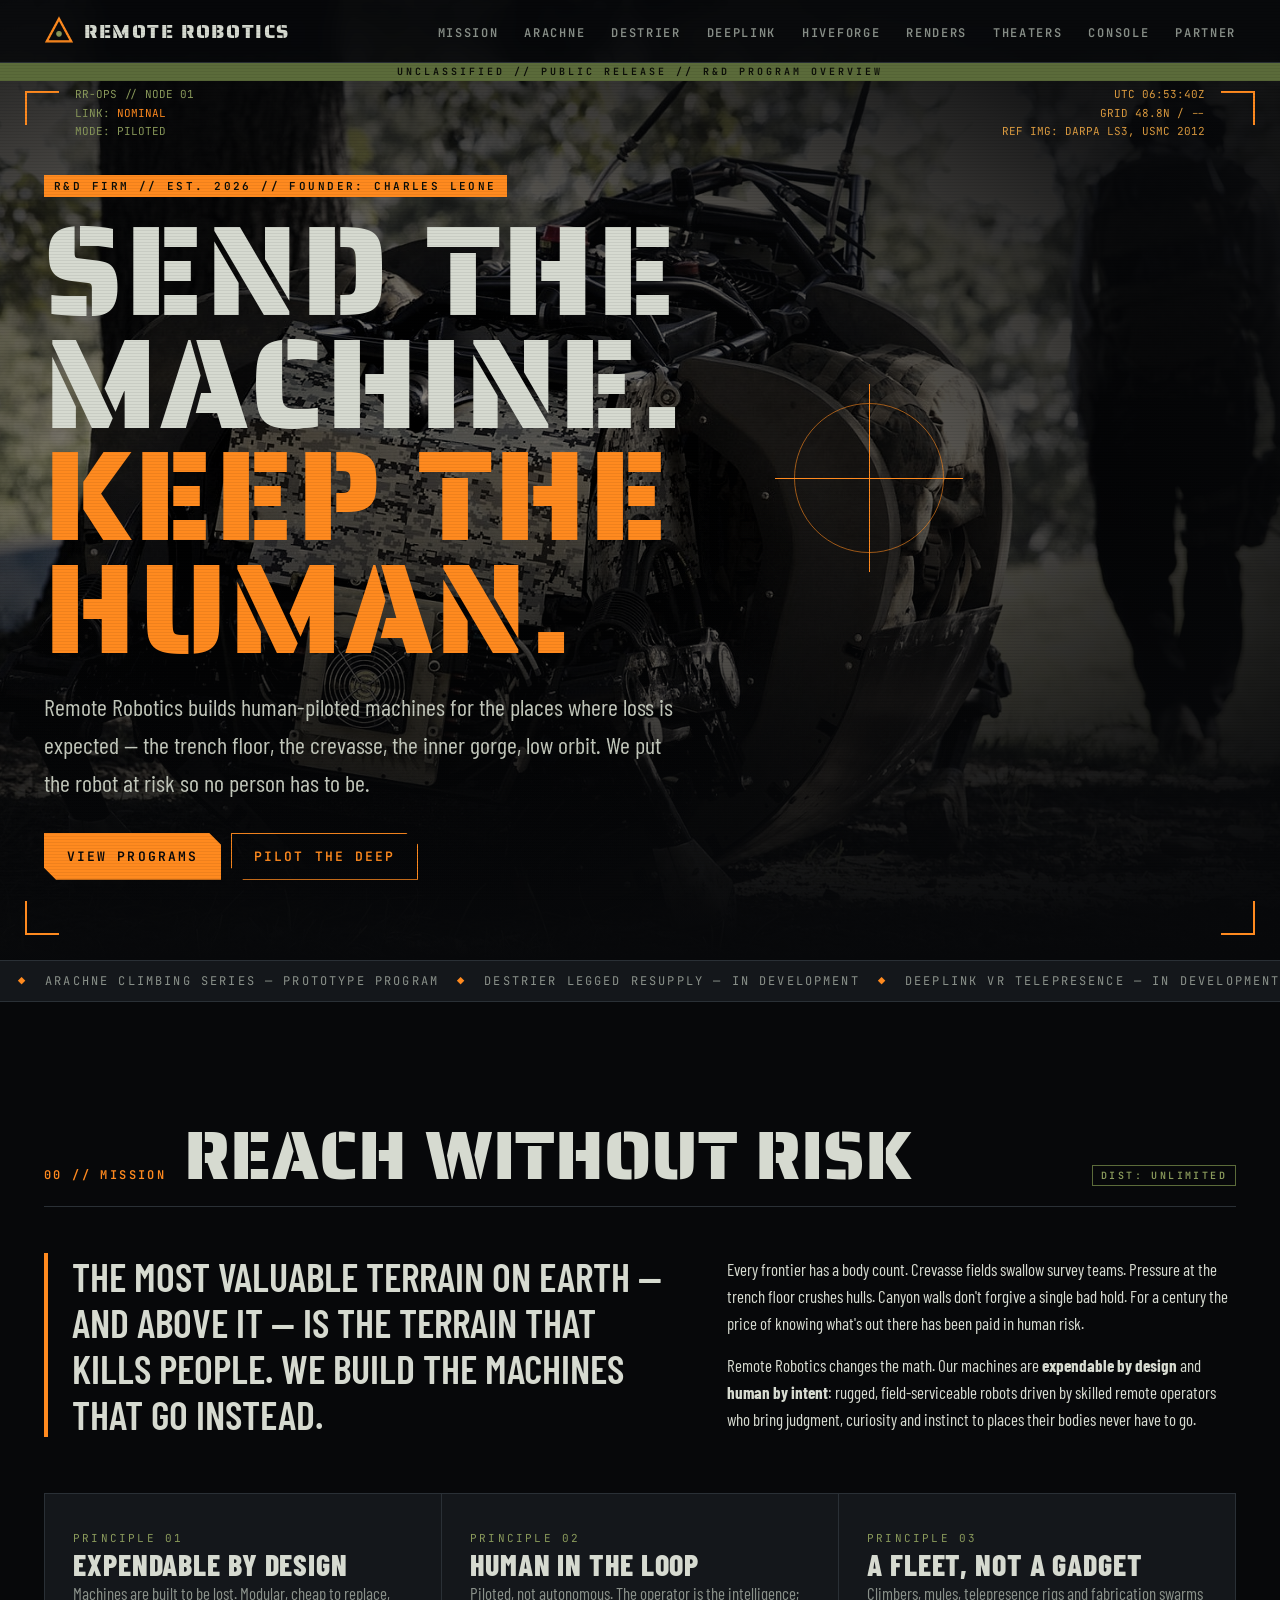
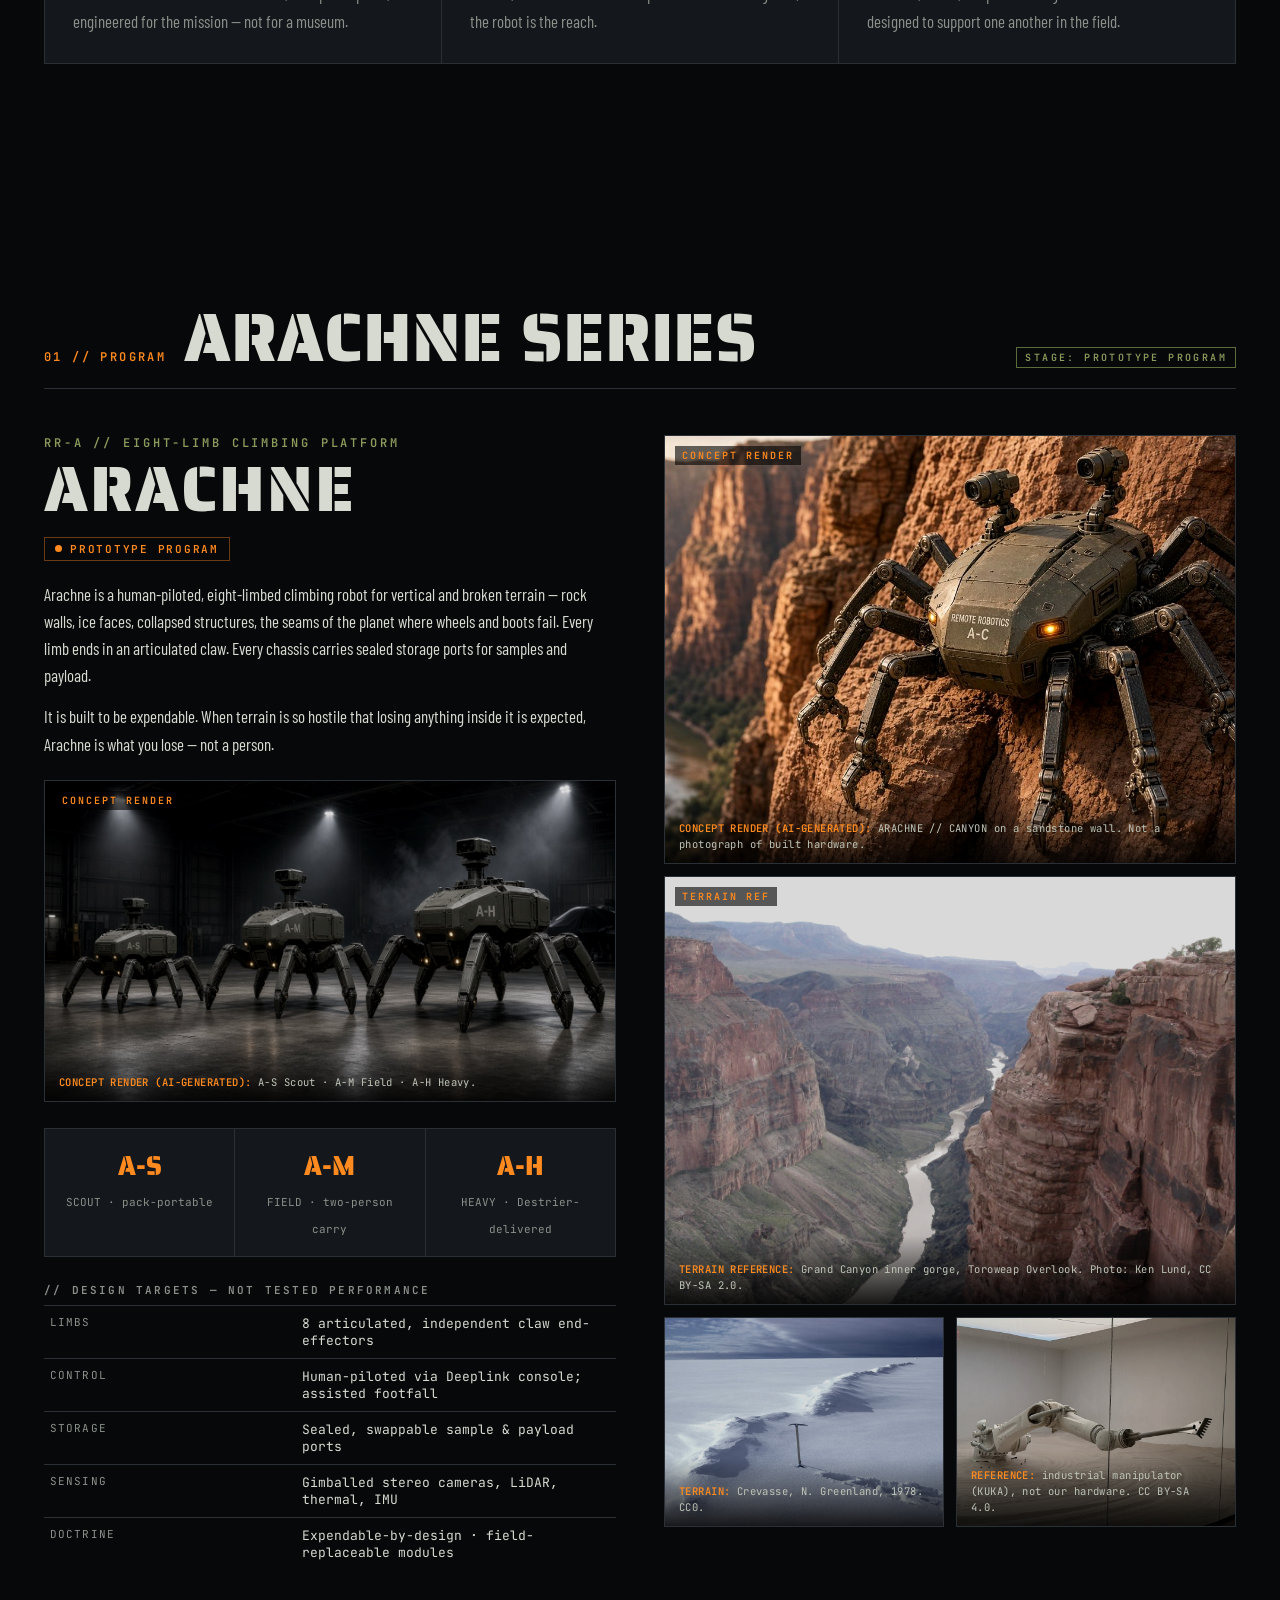
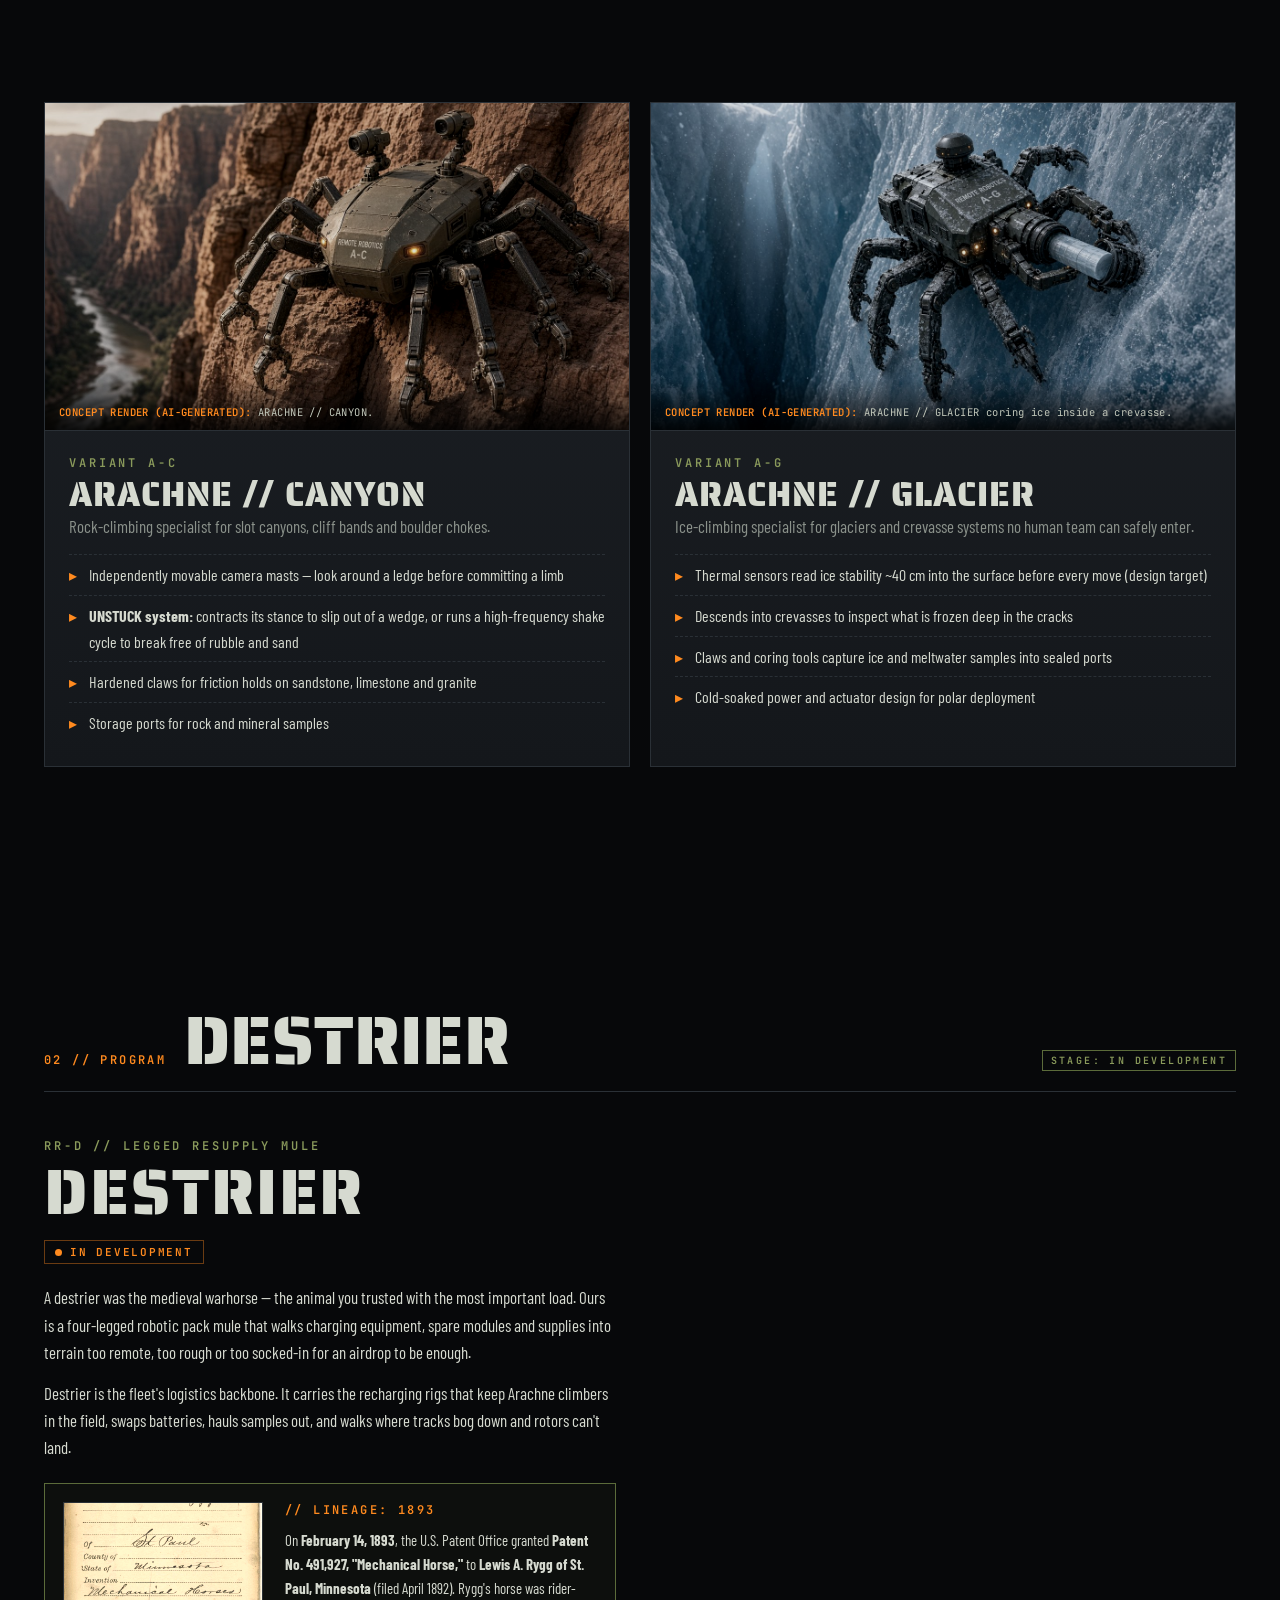
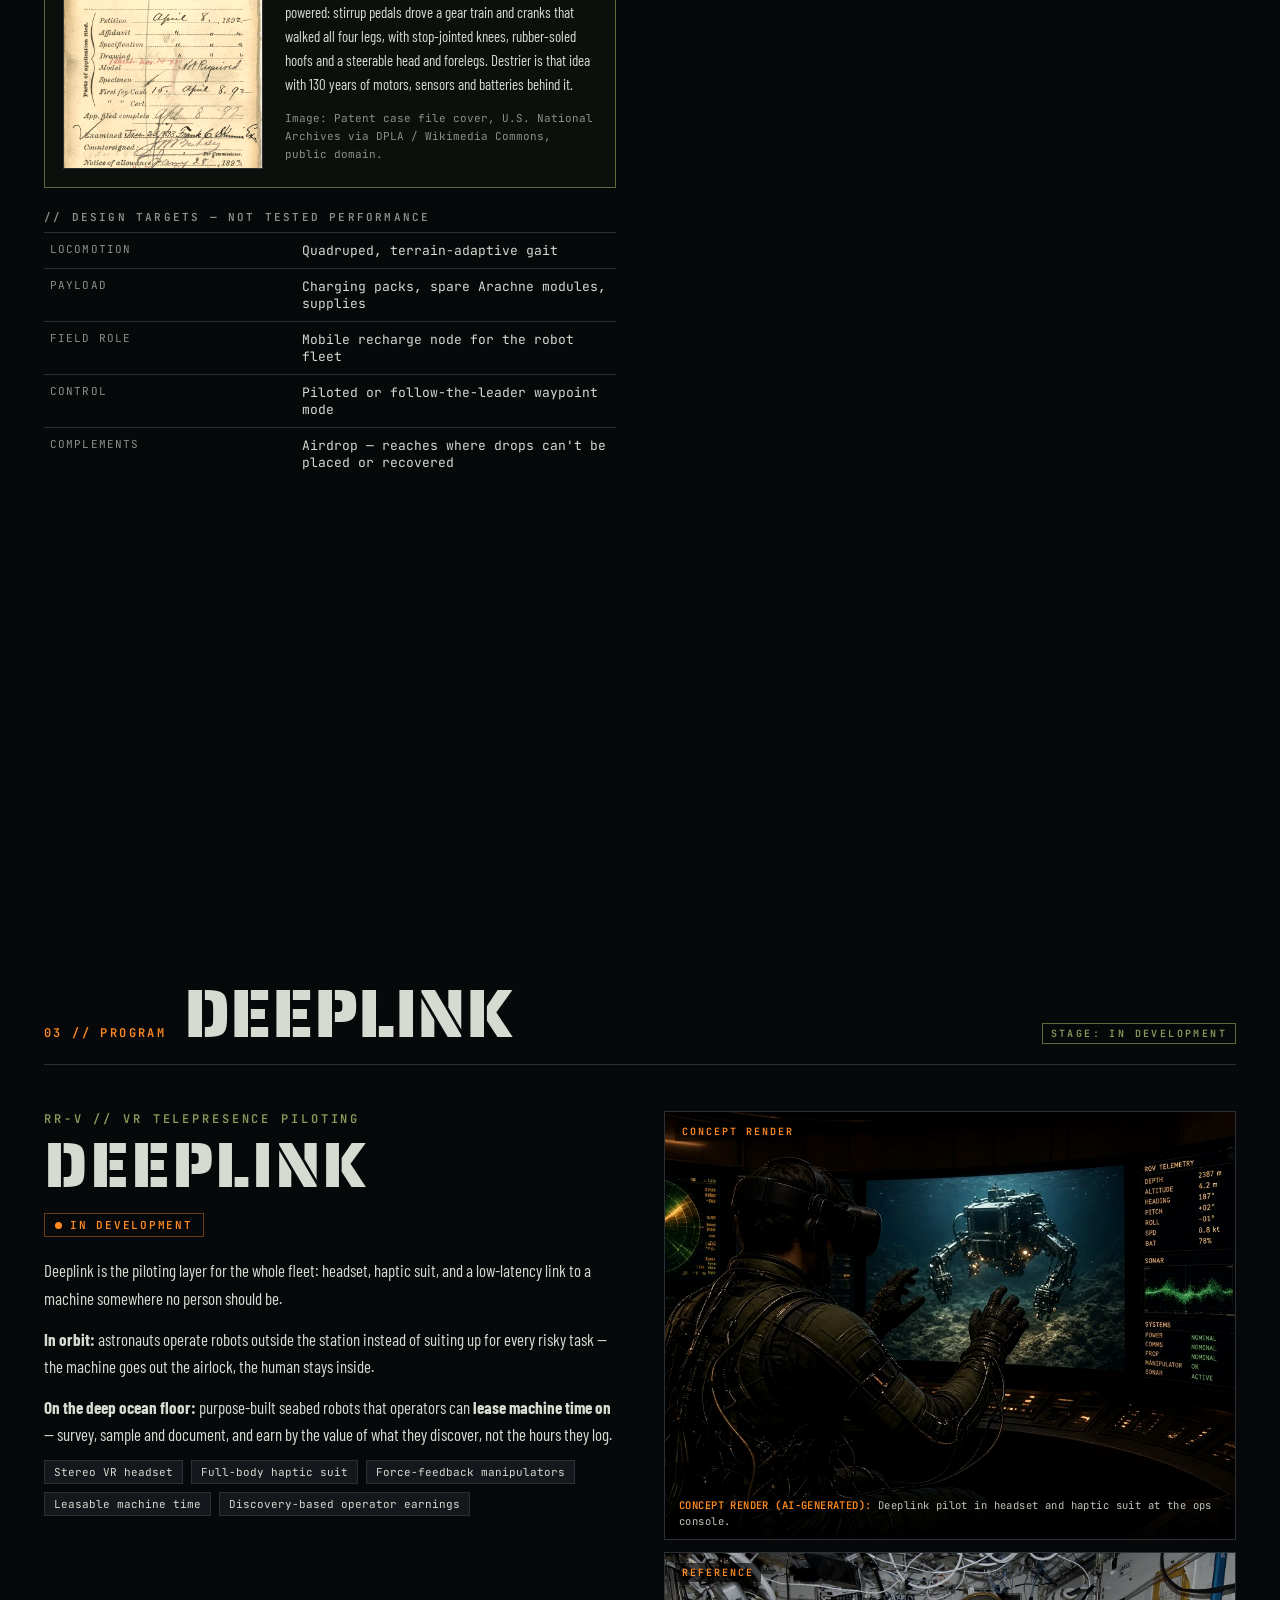
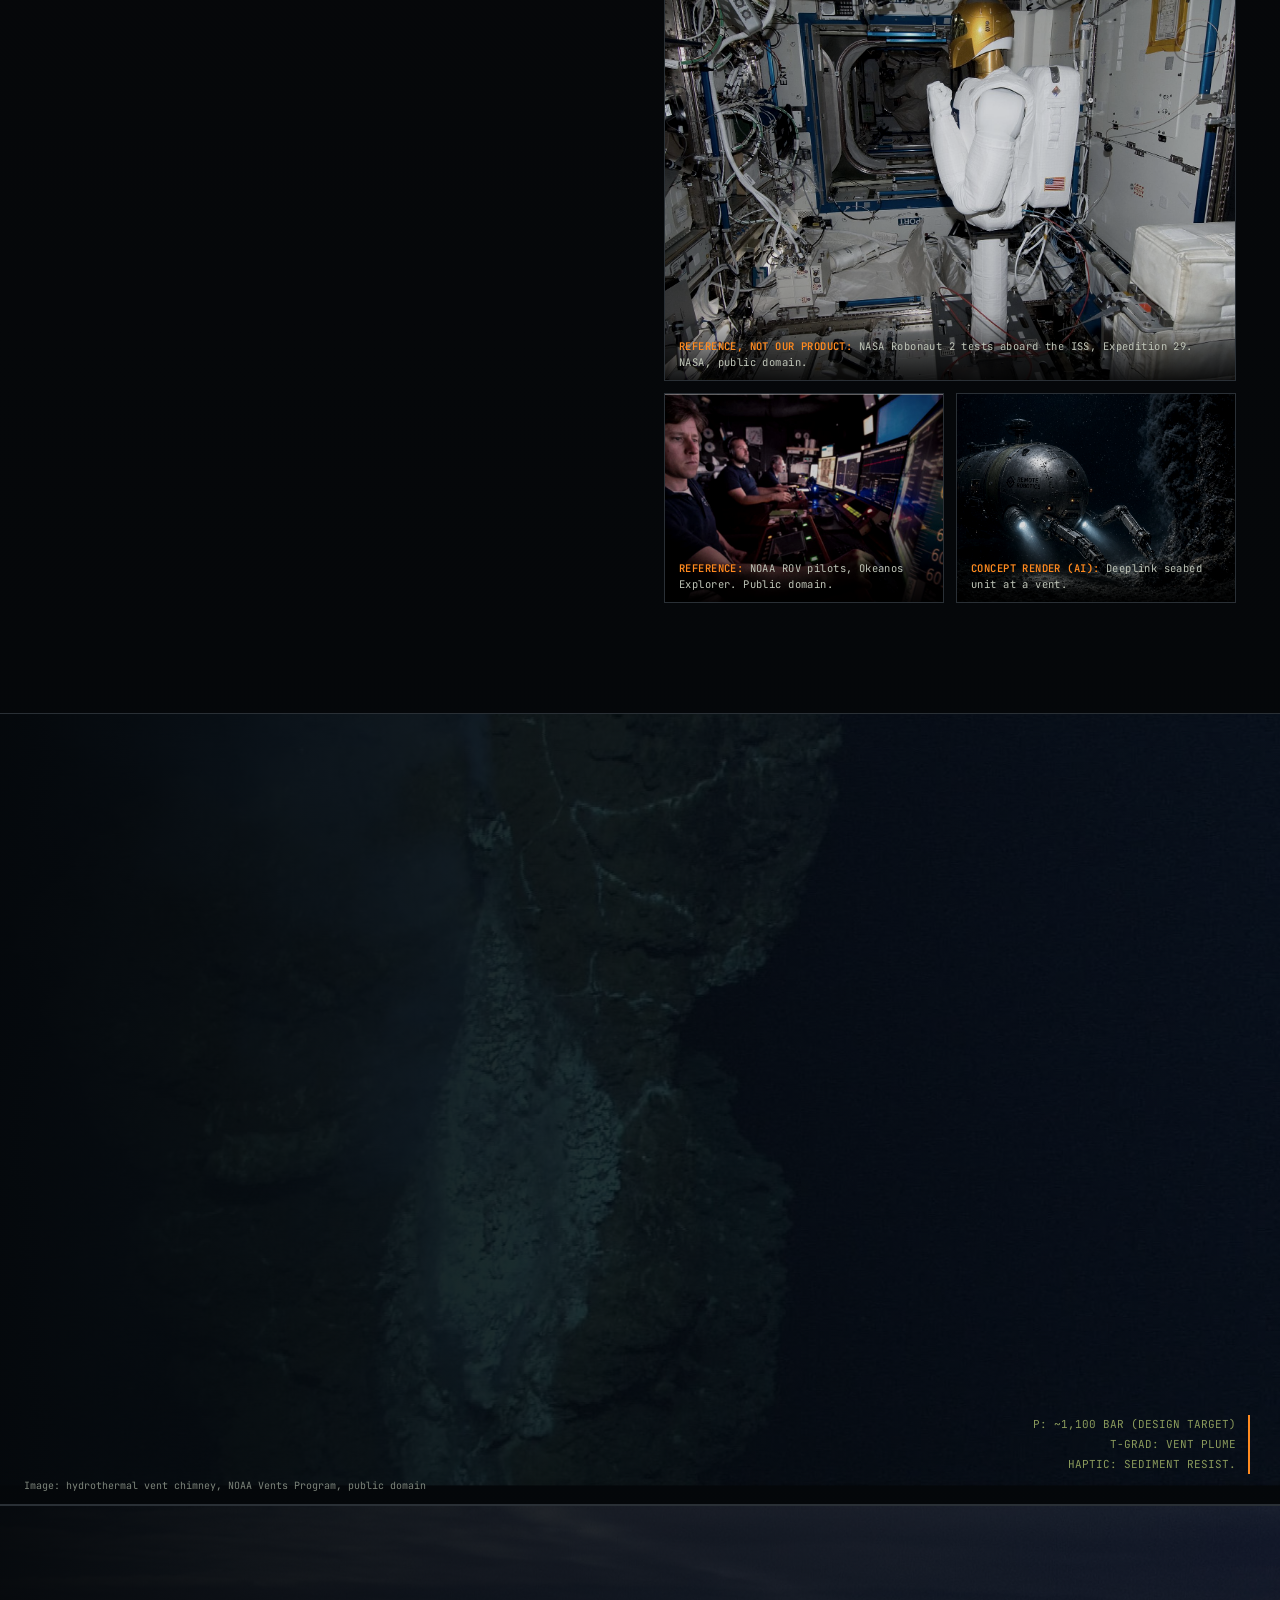
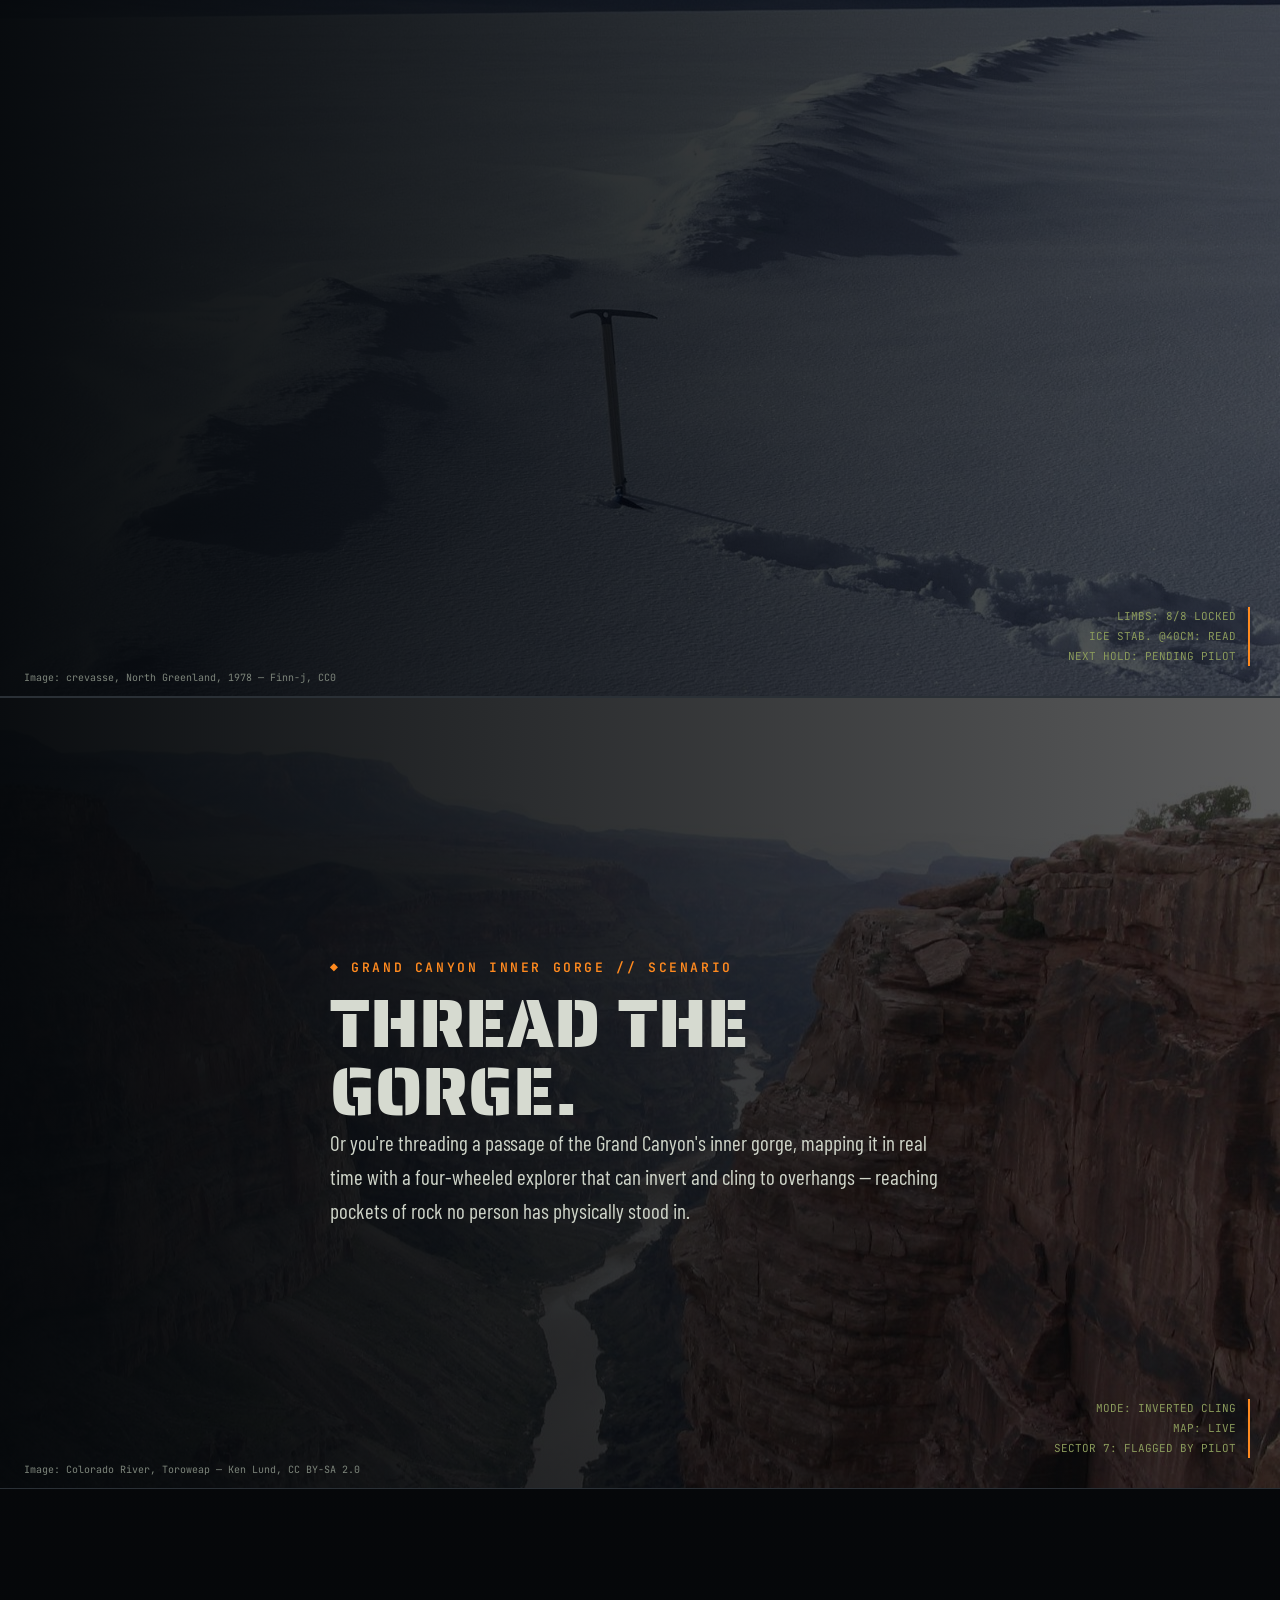
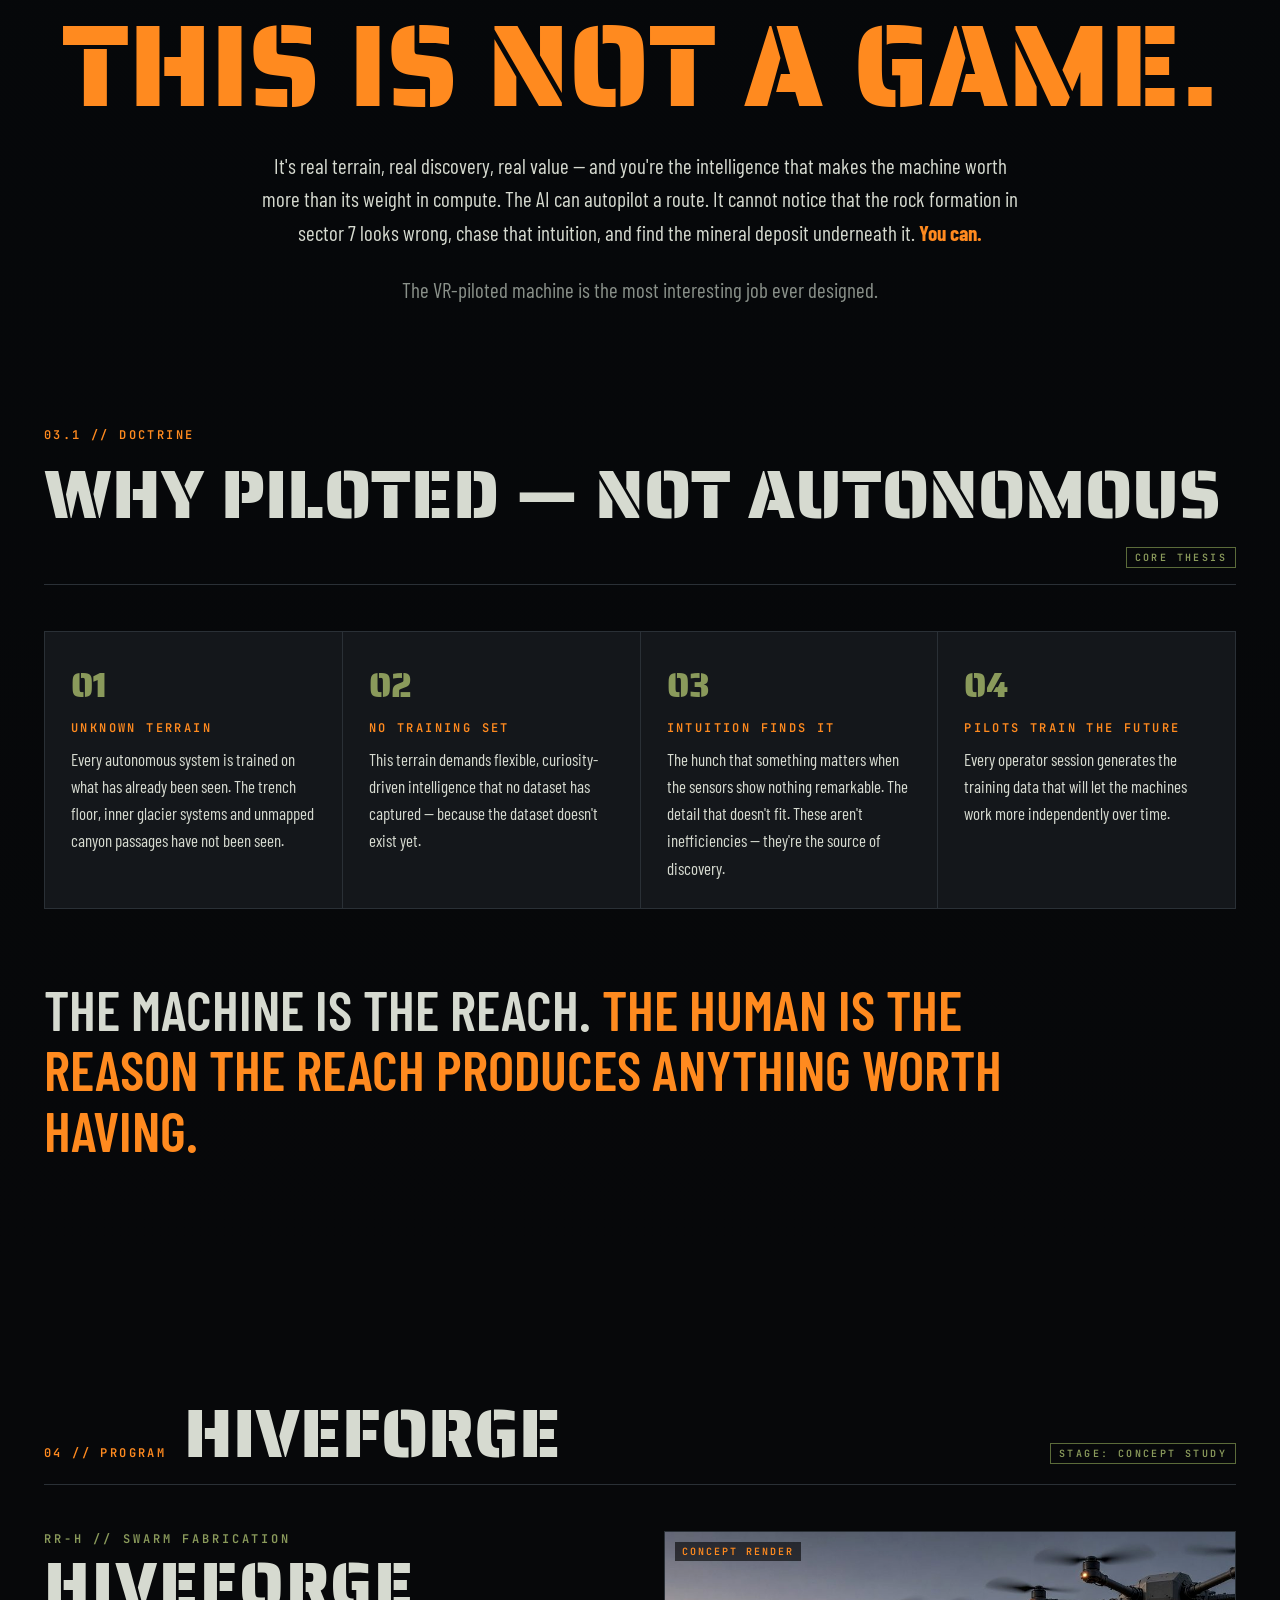
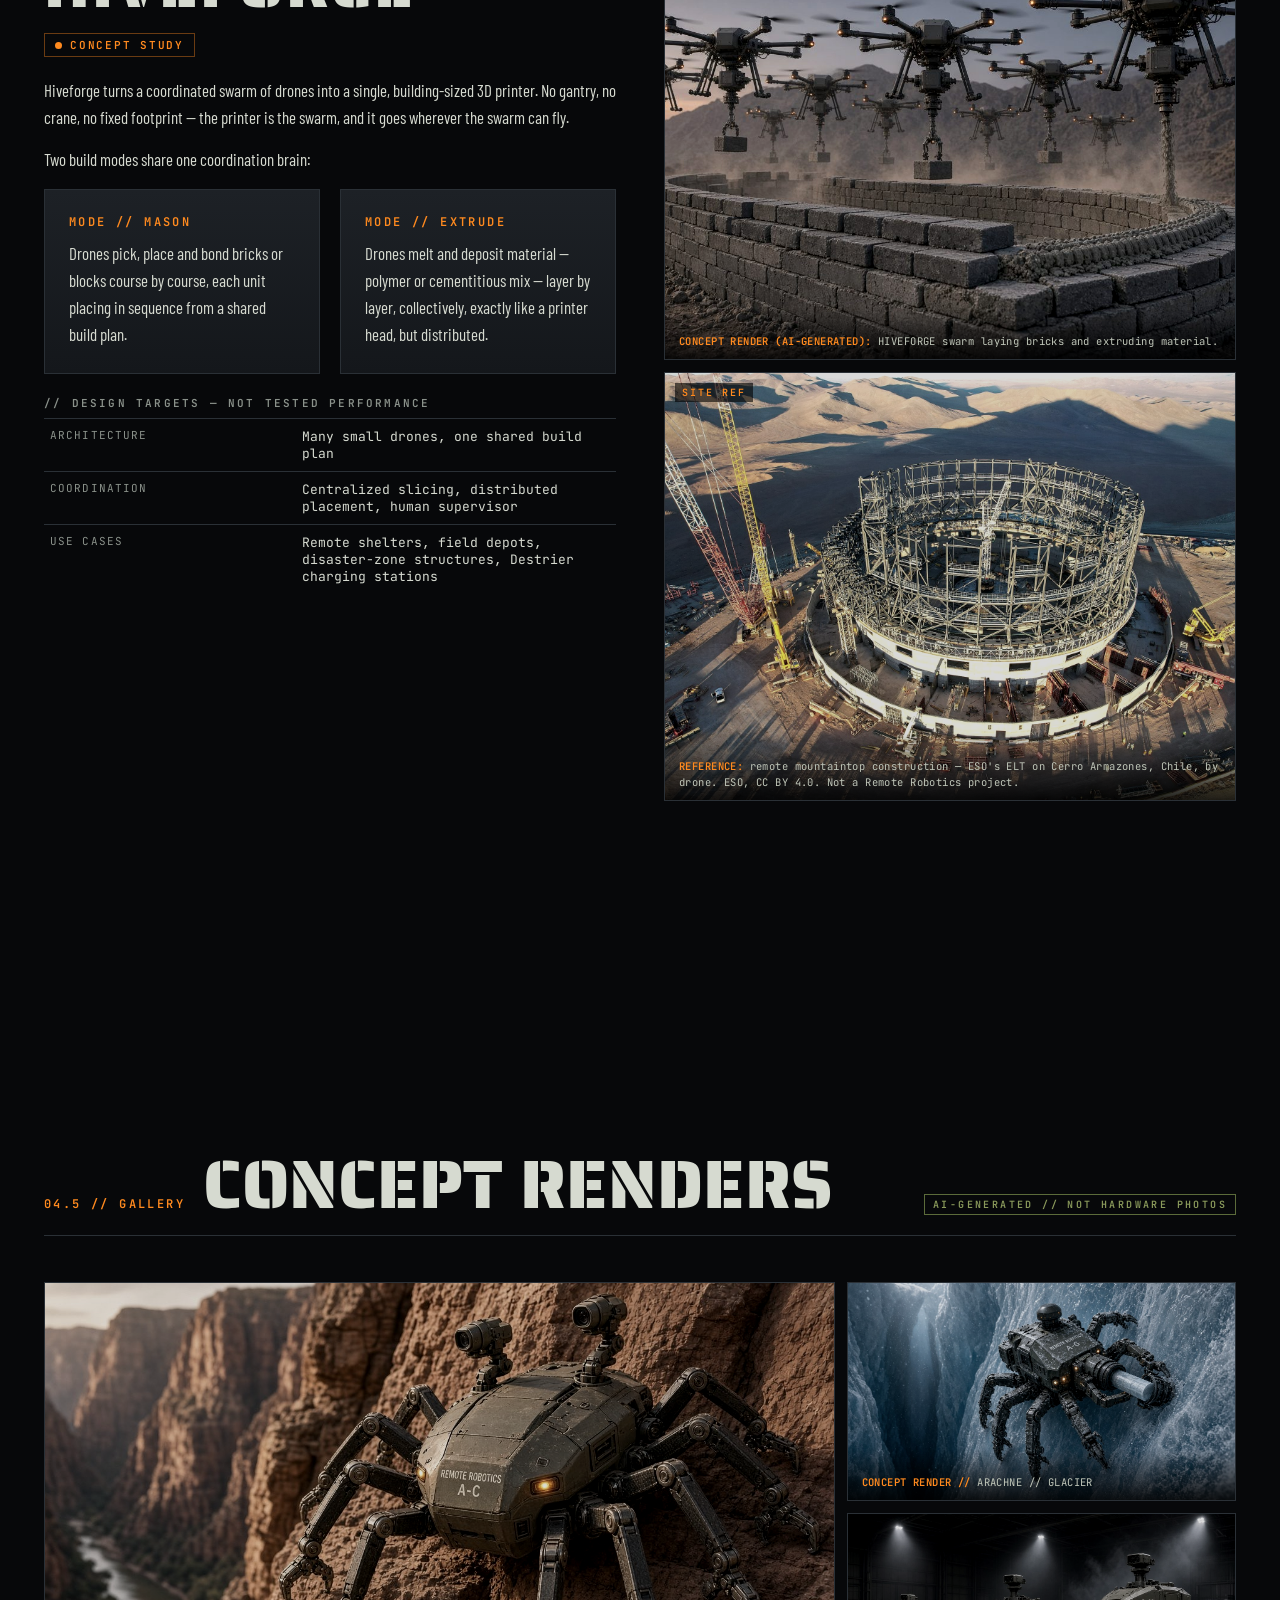
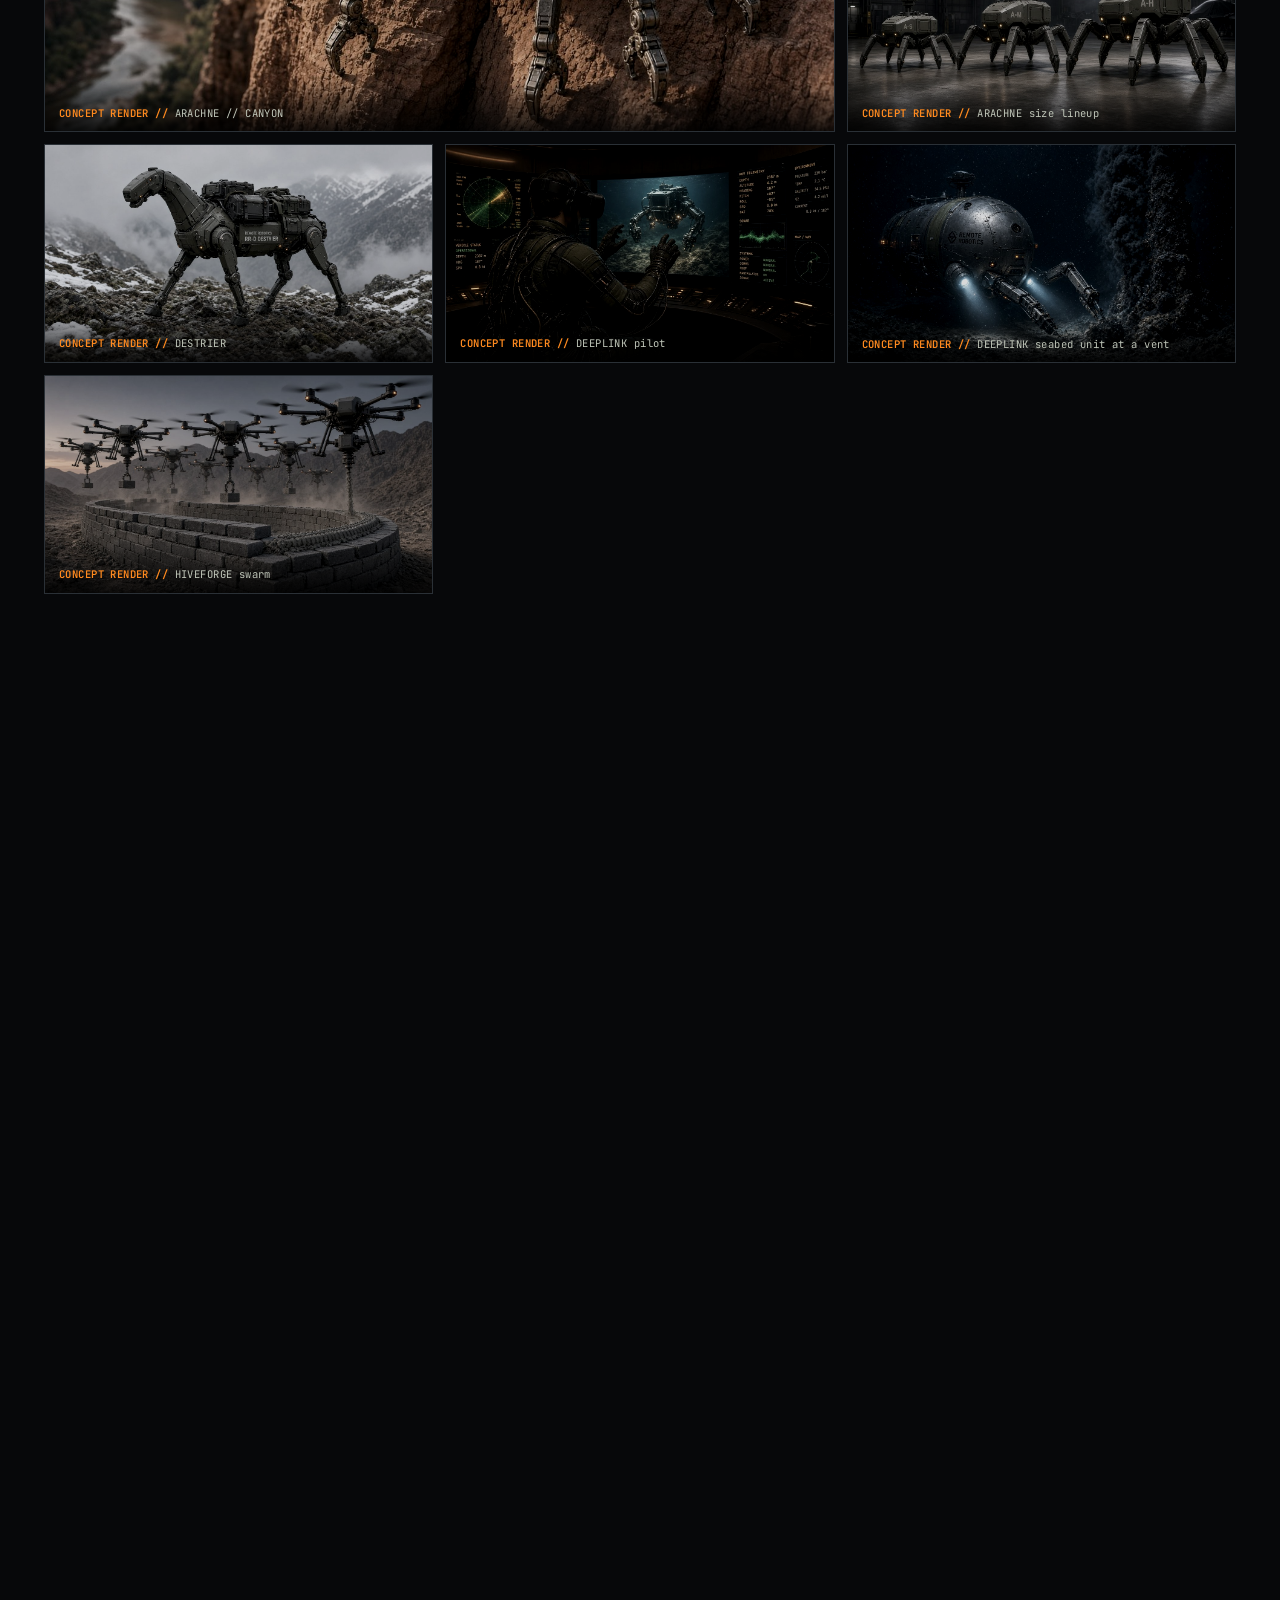
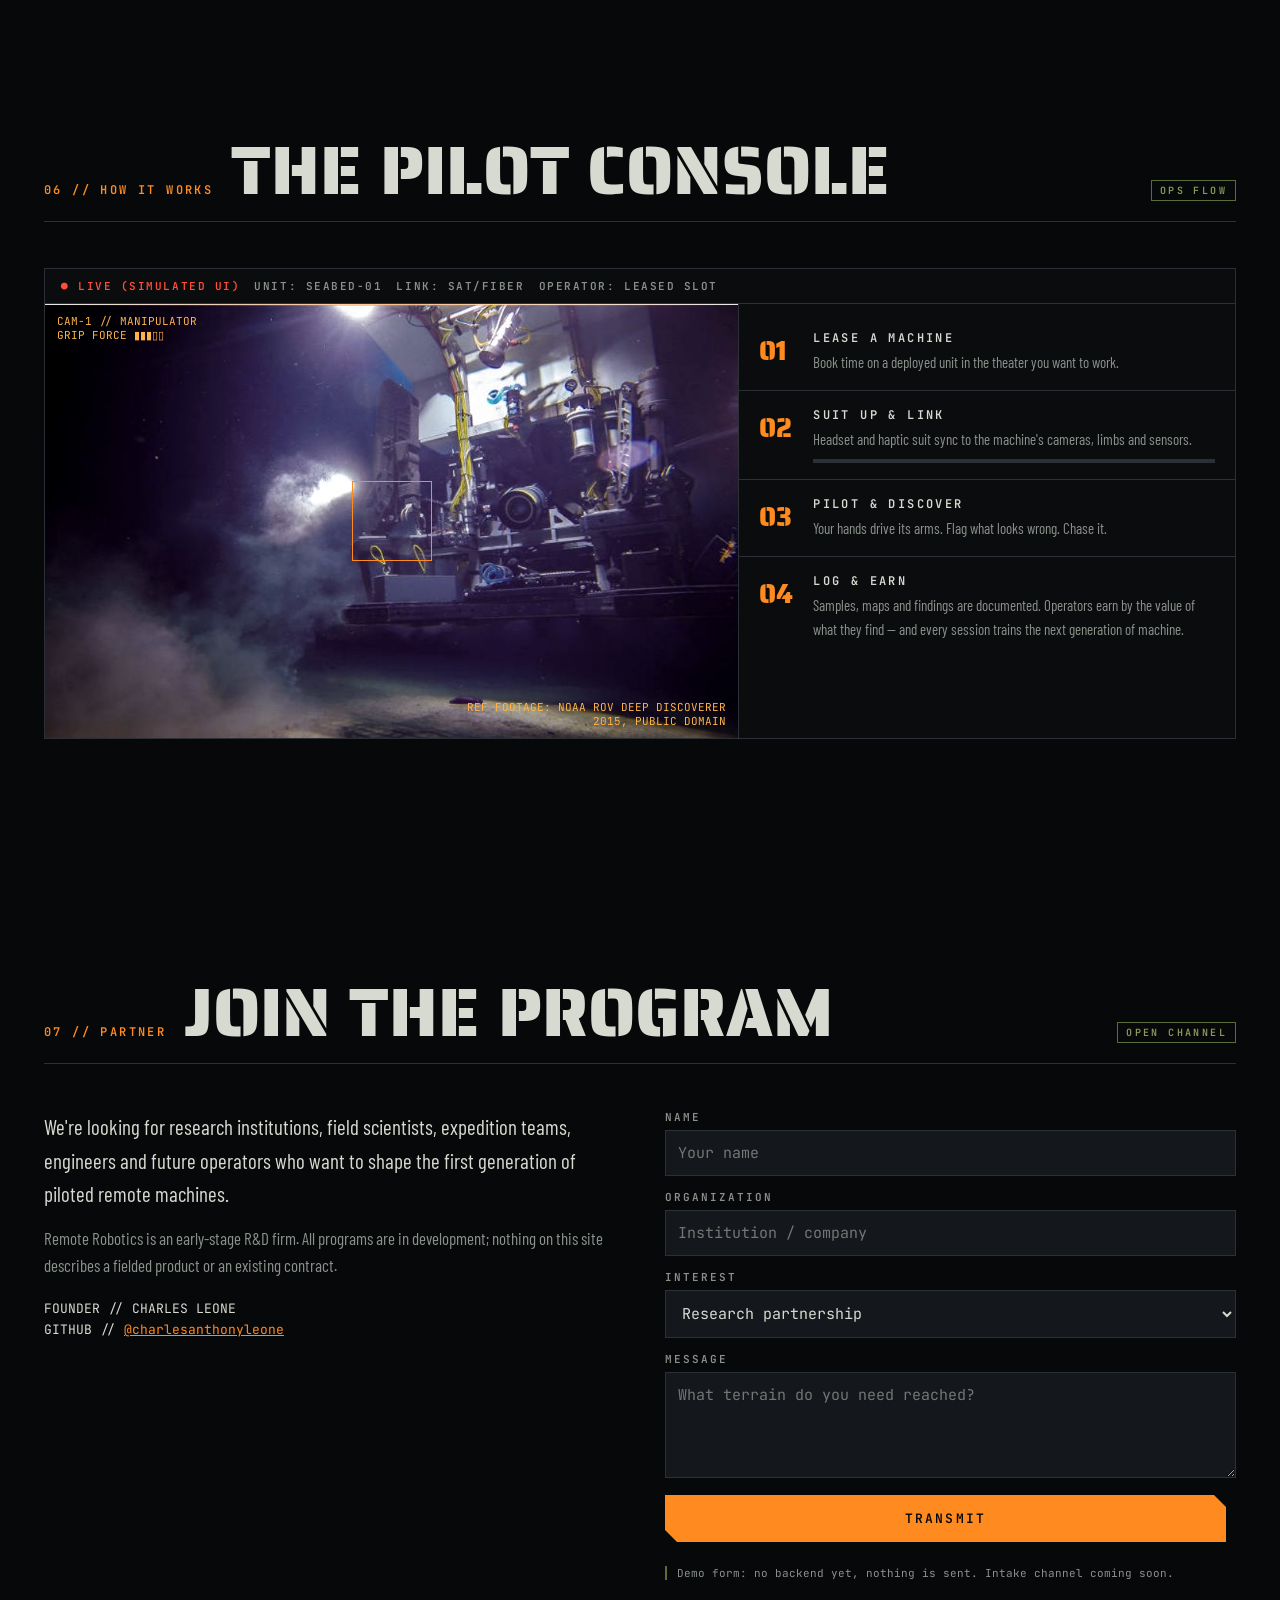
==== commit 1e23abd9: "Add AI-generated concept renders for ARACHNE, DESTRIER, DEEPLINK, HIVEFORGE; renders gallery; credit" ====
--- a/index.html
+++ b/index.html
@@ -7,7 +7,7 @@
 </head><body>
 <nav><div class="wrap">
 <a class="logo" href="#top"><svg viewBox="0 0 32 32"><path d="M16 3 29 27H3z" fill="none" stroke="#ff8a1f" stroke-width="2.5"/><circle cx="16" cy="19" r="3" fill="#8a9a5b"/></svg>REMOTE ROBOTICS</a>
-<ul><li><a href="#mission">Mission</a></li><li><a href="#arachne">Arachne</a></li><li><a href="#destrier">Destrier</a></li><li><a href="#deeplink">Deeplink</a></li><li><a href="#hiveforge">Hiveforge</a></li><li><a href="#theaters">Theaters</a></li><li><a href="#console">Console</a></li><li><a href="#contact">Partner</a></li></ul>
+<ul><li><a href="#mission">Mission</a></li><li><a href="#arachne">Arachne</a></li><li><a href="#destrier">Destrier</a></li><li><a href="#deeplink">Deeplink</a></li><li><a href="#hiveforge">Hiveforge</a></li><li><a href="#gallery">Renders</a></li><li><a href="#theaters">Theaters</a></li><li><a href="#console">Console</a></li><li><a href="#contact">Partner</a></li></ul>
 <button class="burger" aria-label="Menu">MENU</button></div></nav>
 <div class="classbar">UNCLASSIFIED // PUBLIC RELEASE // R&amp;D PROGRAM OVERVIEW</div>
 
@@ -45,7 +45,7 @@
 <div class="rv"><div class="codename">RR-A // EIGHT-LIMB CLIMBING PLATFORM</div><h3>ARACHNE</h3><span class="stage">PROTOTYPE PROGRAM</span>
 <p>Arachne is a human-piloted, eight-limbed climbing robot for vertical and broken terrain — rock walls, ice faces, collapsed structures, the seams of the planet where wheels and boots fail. Every limb ends in an articulated claw. Every chassis carries sealed storage ports for samples and payload.</p>
 <p>It is built to be expendable. When terrain is so hostile that losing anything inside it is expected, Arachne is what you lose — not a person.</p>
-<div class="sizes"><div><b>A-S</b><small>SCOUT · pack-portable</small></div><div><b>A-M</b><small>FIELD · two-person carry</small></div><div><b>A-H</b><small>HEAVY · Destrier-delivered</small></div></div>
+<figure style="aspect-ratio:16/9;margin-top:22px"><span class="corner">CONCEPT RENDER</span><img src="renders/arachne-lineup.jpg" alt="Concept render of ARACHNE Scout, Field and Heavy sizes in a hangar" loading="lazy"><figcaption><b>CONCEPT RENDER (AI-GENERATED):</b> A-S Scout · A-M Field · A-H Heavy.</figcaption></figure><div class="sizes"><div><b>A-S</b><small>SCOUT · pack-portable</small></div><div><b>A-M</b><small>FIELD · two-person carry</small></div><div><b>A-H</b><small>HEAVY · Destrier-delivered</small></div></div>
 <table class="spec"><caption>// DESIGN TARGETS — NOT TESTED PERFORMANCE</caption>
 <tr><td>Limbs</td><td>8 articulated, independent claw end-effectors</td></tr>
 <tr><td>Control</td><td>Human-piloted via Deeplink console; assisted footfall</td></tr>
@@ -53,15 +53,15 @@
 <tr><td>Sensing</td><td>Gimballed stereo cameras, LiDAR, thermal, IMU</td></tr>
 <tr><td>Doctrine</td><td>Expendable-by-design · field-replaceable modules</td></tr></table>
 </div>
-<div class="media rv"><figure class="big"><span class="corner">TERRAIN REF</span><img src="img/gorge.jpg" alt="Colorado River in the Grand Canyon seen from Toroweap Overlook" loading="lazy"><figcaption><b>TERRAIN REFERENCE:</b> Grand Canyon inner gorge, Toroweap Overlook. Photo: Ken Lund, CC BY-SA 2.0.</figcaption></figure>
+<div class="media rv"><figure class="big render"><span class="corner">CONCEPT RENDER</span><img src="renders/arachne-canyon.jpg" alt="Concept render of ARACHNE CANYON climbing a red canyon wall" loading="lazy"><figcaption><b>CONCEPT RENDER (AI-GENERATED):</b> ARACHNE // CANYON on a sandstone wall. Not a photograph of built hardware.</figcaption></figure><figure class="big"><span class="corner">TERRAIN REF</span><img src="img/gorge.jpg" alt="Colorado River in the Grand Canyon seen from Toroweap Overlook" loading="lazy"><figcaption><b>TERRAIN REFERENCE:</b> Grand Canyon inner gorge, Toroweap Overlook. Photo: Ken Lund, CC BY-SA 2.0.</figcaption></figure>
 <div class="two"><figure><img src="img/crevasse.jpg" alt="Compressed crevasse on the North Greenland ice sheet" loading="lazy"><figcaption><b>TERRAIN:</b> Crevasse, N. Greenland, 1978. CC0.</figcaption></figure>
 <figure><img src="img/robot-arm.jpg" alt="KUKA industrial robotic arm" loading="lazy"><figcaption><b>REFERENCE:</b> industrial manipulator (KUKA), not our hardware. CC BY-SA 4.0.</figcaption></figure></div></div>
 </div>
 <div class="variants">
-<div class="var rv"><figure><img src="img/canyon2.jpg" alt="Colorado River seen from Plateau Point, Grand Canyon" loading="lazy"><figcaption><b>TERRAIN:</b> Plateau Point, Grand Canyon. NPS, CC BY 2.0.</figcaption></figure><div class="in">
+<div class="var rv"><figure><img src="renders/arachne-canyon.jpg" alt="Concept render of ARACHNE CANYON" loading="lazy"><figcaption><b>CONCEPT RENDER (AI-GENERATED):</b> ARACHNE // CANYON.</figcaption></figure><div class="in">
 <div class="codename">VARIANT A-C</div><h3>ARACHNE // CANYON</h3><p class="muted">Rock-climbing specialist for slot canyons, cliff bands and boulder chokes.</p>
 <ul><li>Independently movable camera masts — look around a ledge before committing a limb</li><li><b>UNSTUCK system:</b> contracts its stance to slip out of a wedge, or runs a high-frequency shake cycle to break free of rubble and sand</li><li>Hardened claws for friction holds on sandstone, limestone and granite</li><li>Storage ports for rock and mineral samples</li></ul></div></div>
-<div class="var rv"><figure><img src="img/glacier.jpg" alt="East Greenland glacier seen from a NASA aircraft" loading="lazy"><figcaption><b>TERRAIN:</b> East Greenland glacier, NASA Operation IceBridge. Public domain.</figcaption></figure><div class="in">
+<div class="var rv"><figure><img src="renders/arachne-glacier.jpg" alt="Concept render of ARACHNE GLACIER taking an ice core in a crevasse" loading="lazy"><figcaption><b>CONCEPT RENDER (AI-GENERATED):</b> ARACHNE // GLACIER coring ice inside a crevasse.</figcaption></figure><div class="in">
 <div class="codename">VARIANT A-G</div><h3>ARACHNE // GLACIER</h3><p class="muted">Ice-climbing specialist for glaciers and crevasse systems no human team can safely enter.</p>
 <ul><li>Thermal sensors read ice stability ~40 cm into the surface before every move (design target)</li><li>Descends into crevasses to inspect what is frozen deep in the cracks</li><li>Claws and coring tools capture ice and meltwater samples into sealed ports</li><li>Cold-soaked power and actuator design for polar deployment</li></ul></div></div>
 </div></div></section>
@@ -69,7 +69,7 @@
 <section id="destrier"><div class="wrap">
 <div class="sechead rv"><span class="num">02 // PROGRAM</span><h2>Destrier</h2><span class="cls">STAGE: IN DEVELOPMENT</span></div>
 <div class="prod rev">
-<div class="media rv"><figure class="big"><span class="corner">HISTORICAL REF</span><img src="img/ls3-field.jpg" alt="DARPA Legged Squad Support System prototype walking in a forest" loading="lazy"><figcaption><b>REFERENCE, NOT OUR PRODUCT:</b> DARPA / Boston Dynamics LS3 prototype — proof that legged load-carriers work. DARPA, public domain.</figcaption></figure>
+<div class="media rv"><figure class="big render"><span class="corner">CONCEPT RENDER</span><img src="renders/destrier.jpg" alt="Concept render of DESTRIER robotic pack horse on a mountain ridge" loading="lazy"><figcaption><b>CONCEPT RENDER (AI-GENERATED):</b> DESTRIER carrying charging packs across alpine terrain.</figcaption></figure><figure class="big"><span class="corner">HISTORICAL REF</span><img src="img/ls3-field.jpg" alt="DARPA Legged Squad Support System prototype walking in a forest" loading="lazy"><figcaption><b>REFERENCE, NOT OUR PRODUCT:</b> DARPA / Boston Dynamics LS3 prototype — proof that legged load-carriers work. DARPA, public domain.</figcaption></figure>
 <div class="two"><figure><img src="img/ls3-b.jpg" alt="LS3 robot during a Marine Corps demonstration" loading="lazy"><figcaption><b>REFERENCE:</b> LS3 at a USMC demonstration, 2012. Public domain.</figcaption></figure>
 <figure><img src="img/ls3-hero.jpg" alt="LS3 robot following a Marine" loading="lazy"><figcaption><b>REFERENCE:</b> LS3 following a Marine, 2012. Public domain.</figcaption></figure></div></div>
 <div class="rv"><div class="codename">RR-D // LEGGED RESUPPLY MULE</div><h3>DESTRIER</h3><span class="stage">IN DEVELOPMENT</span>
@@ -94,9 +94,9 @@
 <p><b>On the deep ocean floor:</b> purpose-built seabed robots that operators can <b>lease machine time on</b> — survey, sample and document, and earn by the value of what they discover, not the hours they log.</p>
 <div class="chips"><span>Stereo VR headset</span><span>Full-body haptic suit</span><span>Force-feedback manipulators</span><span>Leasable machine time</span><span>Discovery-based operator earnings</span></div>
 </div>
-<div class="media rv"><figure class="big"><span class="corner">REFERENCE</span><img src="img/robonaut.jpg" alt="NASA Robonaut 2 aboard the International Space Station" loading="lazy"><figcaption><b>REFERENCE, NOT OUR PRODUCT:</b> NASA Robonaut 2 tests aboard the ISS, Expedition 29. NASA, public domain.</figcaption></figure>
+<div class="media rv"><figure class="big render"><span class="corner">CONCEPT RENDER</span><img src="renders/deeplink-pilot.jpg" alt="Concept render of a Deeplink pilot in VR headset and haptic suit" loading="lazy"><figcaption><b>CONCEPT RENDER (AI-GENERATED):</b> Deeplink pilot in headset and haptic suit at the ops console.</figcaption></figure><figure class="big"><span class="corner">REFERENCE</span><img src="img/robonaut.jpg" alt="NASA Robonaut 2 aboard the International Space Station" loading="lazy"><figcaption><b>REFERENCE, NOT OUR PRODUCT:</b> NASA Robonaut 2 tests aboard the ISS, Expedition 29. NASA, public domain.</figcaption></figure>
 <div class="two"><figure><img src="img/rov-pilots.jpg" alt="ROV pilots at control consoles aboard NOAA Ship Okeanos Explorer" loading="lazy"><figcaption><b>REFERENCE:</b> NOAA ROV pilots, Okeanos Explorer. Public domain.</figcaption></figure>
-<figure><img src="img/eva.jpg" alt="Astronaut Aki Hoshide during a spacewalk" loading="lazy"><figcaption><b>REFERENCE:</b> EVA, ISS Expedition 32. NASA, public domain.</figcaption></figure></div></div>
+<figure><img src="renders/deeplink-trench.jpg" alt="Concept render of a Deeplink pressure-hull robot at a hydrothermal vent" loading="lazy"><figcaption><b>CONCEPT RENDER (AI):</b> Deeplink seabed unit at a vent.</figcaption></figure></div></div>
 </div></div>
 
 <div class="dive"><div class="bg" style="background-image:url(img/vent.jpg)"></div><div class="wrap"><div class="txt rv">
@@ -144,8 +144,10 @@
 <tr><td>Coordination</td><td>Centralized slicing, distributed placement, human supervisor</td></tr>
 <tr><td>Use cases</td><td>Remote shelters, field depots, disaster-zone structures, Destrier charging stations</td></tr></table>
 </div>
-<div class="media rv"><figure class="big"><span class="corner">SITE REF</span><img src="img/construction.jpg" alt="Drone photo of the Extremely Large Telescope under construction on Cerro Armazones" loading="lazy"><figcaption><b>REFERENCE:</b> remote mountaintop construction — ESO's ELT on Cerro Armazones, Chile, by drone. ESO, CC BY 4.0. Not a Remote Robotics project.</figcaption></figure></div>
+<div class="media rv"><figure class="big render"><span class="corner">CONCEPT RENDER</span><img src="renders/hiveforge.jpg" alt="Concept render of HIVEFORGE drone swarm building a wall" loading="lazy"><figcaption><b>CONCEPT RENDER (AI-GENERATED):</b> HIVEFORGE swarm laying bricks and extruding material.</figcaption></figure><figure class="big"><span class="corner">SITE REF</span><img src="img/construction.jpg" alt="Drone photo of the Extremely Large Telescope under construction on Cerro Armazones" loading="lazy"><figcaption><b>REFERENCE:</b> remote mountaintop construction — ESO's ELT on Cerro Armazones, Chile, by drone. ESO, CC BY 4.0. Not a Remote Robotics project.</figcaption></figure></div>
 </div></div></section>
+
+<section id="gallery"><div class="wrap"><div class="sechead rv"><span class="num">04.5 // GALLERY</span><h2>Concept renders</h2><span class="cls">AI-GENERATED // NOT HARDWARE PHOTOS</span></div><div class="gallery"><figure class="g rv"><img src="renders/arachne-canyon.jpg" alt="Concept render: ARACHNE // CANYON" loading="lazy"><figcaption><b>CONCEPT RENDER //</b> ARACHNE // CANYON</figcaption></figure><figure class="g rv"><img src="renders/arachne-glacier.jpg" alt="Concept render: ARACHNE // GLACIER" loading="lazy"><figcaption><b>CONCEPT RENDER //</b> ARACHNE // GLACIER</figcaption></figure><figure class="g rv"><img src="renders/arachne-lineup.jpg" alt="Concept render: ARACHNE size lineup" loading="lazy"><figcaption><b>CONCEPT RENDER //</b> ARACHNE size lineup</figcaption></figure><figure class="g rv"><img src="renders/destrier.jpg" alt="Concept render: DESTRIER" loading="lazy"><figcaption><b>CONCEPT RENDER //</b> DESTRIER</figcaption></figure><figure class="g rv"><img src="renders/deeplink-pilot.jpg" alt="Concept render: DEEPLINK pilot" loading="lazy"><figcaption><b>CONCEPT RENDER //</b> DEEPLINK pilot</figcaption></figure><figure class="g rv"><img src="renders/deeplink-trench.jpg" alt="Concept render: DEEPLINK seabed unit at a vent" loading="lazy"><figcaption><b>CONCEPT RENDER //</b> DEEPLINK seabed unit at a vent</figcaption></figure><figure class="g rv"><img src="renders/hiveforge.jpg" alt="Concept render: HIVEFORGE swarm" loading="lazy"><figcaption><b>CONCEPT RENDER //</b> HIVEFORGE swarm</figcaption></figure></div></div></section>
 
 <section id="theaters"><div class="wrap">
 <div class="sechead rv"><span class="num">05 // AO</span><h2>Theaters of operation</h2><span class="cls">FIVE DOMAINS</span></div>
@@ -181,5 +183,5 @@
 </div></div></section>
 
 <footer><div class="wrap"><div><span class="stencil" style="color:var(--tx);font-size:18px">REMOTE ROBOTICS</span><br>Send the machine. Keep the human.<br>© 2026 Remote Robotics · Charles Leone</div>
-<div>All specs are design targets. All programs are in development.<br>Third-party robots shown (LS3, Robonaut 2, Deep Discoverer) are reference imagery only<br>and are not Remote Robotics products. <a href="credits.html">Image credits &amp; licenses →</a></div></div></footer>
+<div>All specs are design targets. All programs are in development.<br>Third-party robots shown (LS3, Robonaut 2, Deep Discoverer) are reference imagery only<br>and are not Remote Robotics products. Product images labelled "Concept render" are AI-generated. <a href="credits.html">Image credits &amp; licenses →</a></div></div></footer>
 <script src="assets/app.js"></script></body></html>
--- a/assets/style.css
+++ b/assets/style.css
@@ -190,3 +190,10 @@
  .ctable .hide{display:none}
 }
 @media (max-width:560px){.why{grid-template-columns:1fr}.sizes b{font-size:20px}.dive .tele{display:none}}
+section,header{scroll-margin-top:84px}
+.hero{padding-top:170px}.hud .lt,.hud .rt{top:-6px}
+@media (max-width:960px){.classbar{font-size:8px;letter-spacing:.14em;white-space:nowrap;overflow:hidden}.hud .lt{display:none}}
+.gallery{display:grid;grid-template-columns:repeat(3,1fr);gap:12px}
+.gallery figure{aspect-ratio:16/9}.gallery figure:first-child{grid-column:span 2;grid-row:span 2;aspect-ratio:auto}
+.render img{filter:contrast(1.05)}
+@media (max-width:960px){.gallery{grid-template-columns:1fr}.gallery figure:first-child{grid-column:auto;grid-row:auto;aspect-ratio:16/9}}
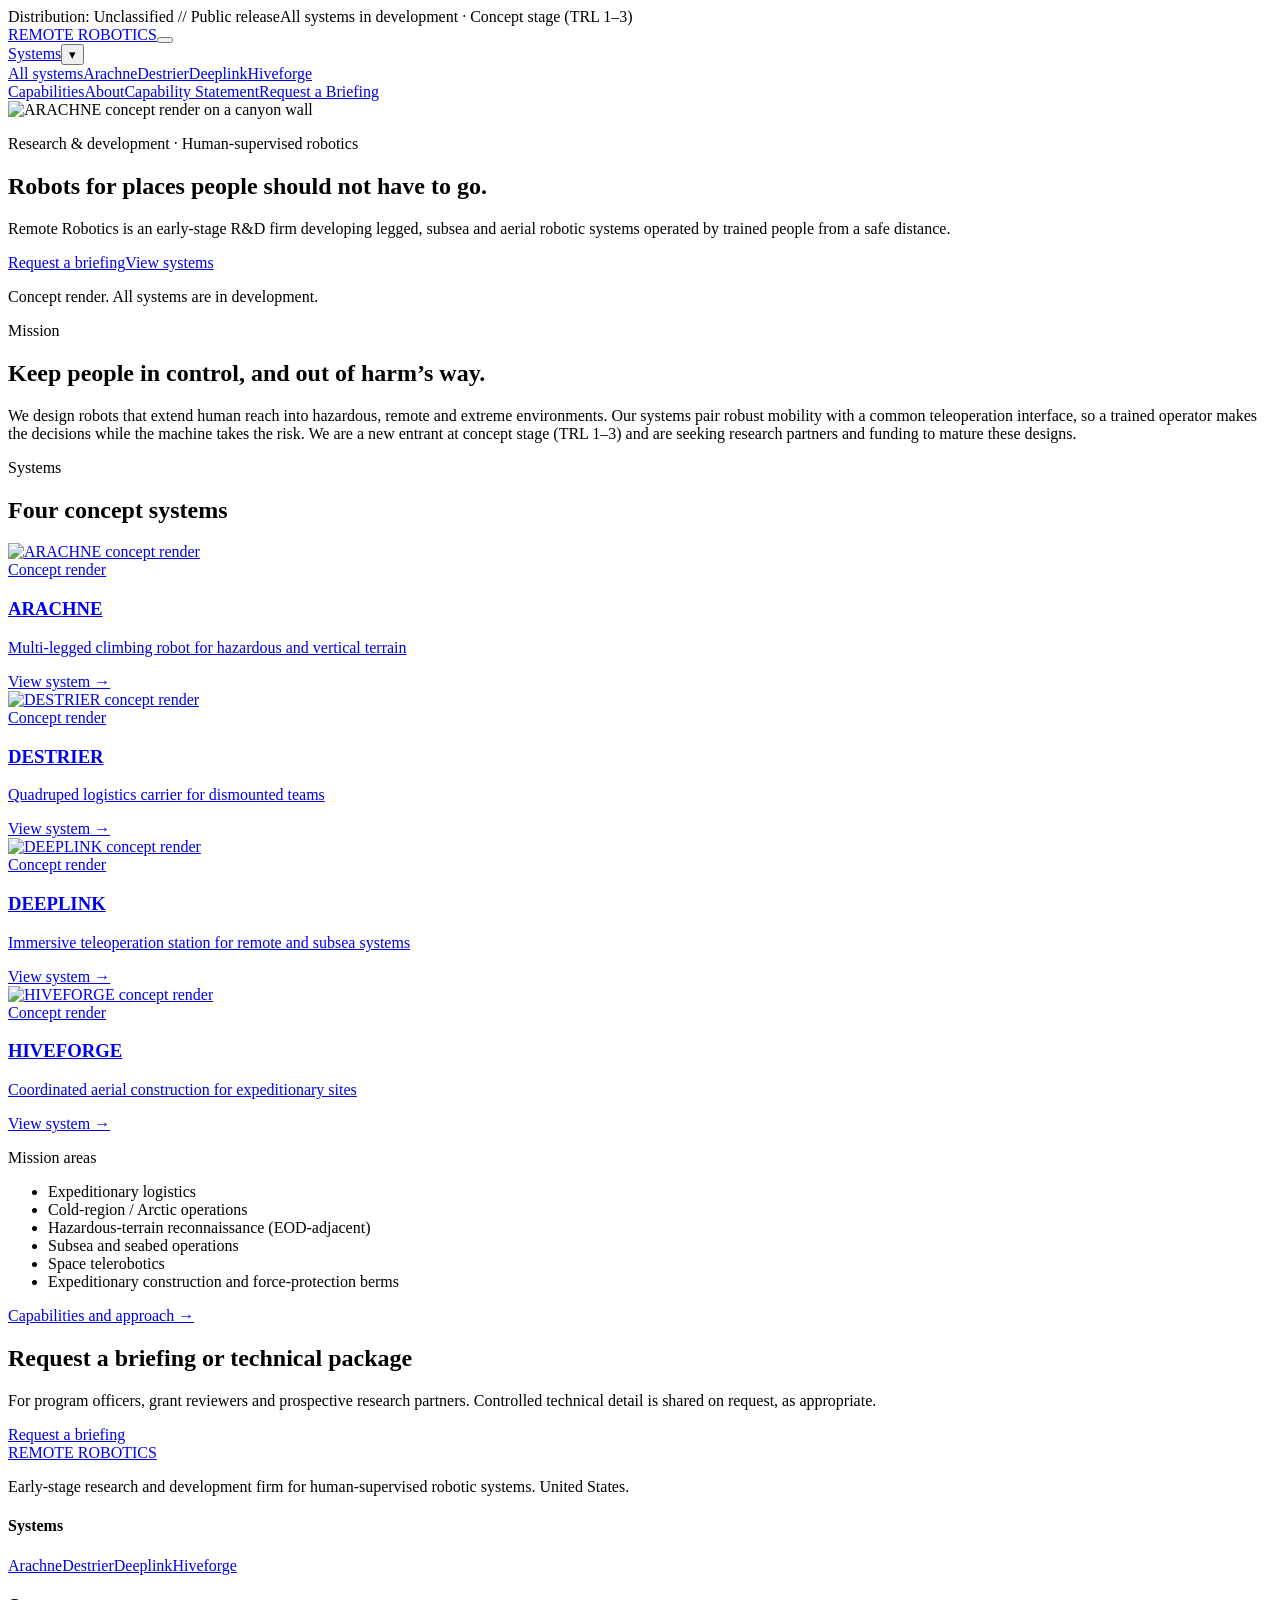
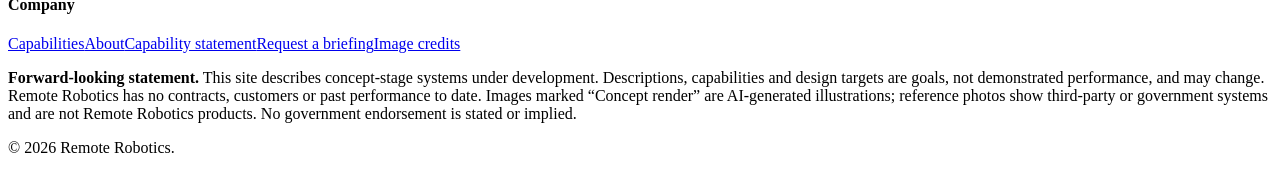
==== commit bc03bd7c: "v3: professional multi-page site, v3 concept renders, capability statement + PDF" ====
--- a/index.html
+++ b/index.html
@@ -1,187 +1,16 @@
 <!doctype html><html lang="en"><head><meta charset="utf-8"><meta name="viewport" content="width=device-width,initial-scale=1">
-<title>Remote Robotics — Machines for Terrain Where Loss Is Expected</title>
-<meta name="description" content="Remote Robotics is an R&D firm building human-piloted machines for the deep ocean, glaciers, canyons, orbit and remote construction.">
-<link rel="preconnect" href="https://fonts.googleapis.com"><link rel="preconnect" href="https://fonts.gstatic.com" crossorigin>
-<link rel="stylesheet" href="assets/style.css">
-<link rel="icon" href="data:image/svg+xml,%3Csvg xmlns='http://www.w3.org/2000/svg' viewBox='0 0 32 32'%3E%3Crect width='32' height='32' fill='%2307080a'/%3E%3Cpath d='M16 4 28 26H4z' fill='none' stroke='%23ff8a1f' stroke-width='3'/%3E%3C/svg%3E">
-</head><body>
-<nav><div class="wrap">
-<a class="logo" href="#top"><svg viewBox="0 0 32 32"><path d="M16 3 29 27H3z" fill="none" stroke="#ff8a1f" stroke-width="2.5"/><circle cx="16" cy="19" r="3" fill="#8a9a5b"/></svg>REMOTE ROBOTICS</a>
-<ul><li><a href="#mission">Mission</a></li><li><a href="#arachne">Arachne</a></li><li><a href="#destrier">Destrier</a></li><li><a href="#deeplink">Deeplink</a></li><li><a href="#hiveforge">Hiveforge</a></li><li><a href="#gallery">Renders</a></li><li><a href="#theaters">Theaters</a></li><li><a href="#console">Console</a></li><li><a href="#contact">Partner</a></li></ul>
-<button class="burger" aria-label="Menu">MENU</button></div></nav>
-<div class="classbar">UNCLASSIFIED // PUBLIC RELEASE // R&amp;D PROGRAM OVERVIEW</div>
-
-<header class="hero" id="top"><div class="bg" role="img" aria-label="DARPA/Boston Dynamics LS3 legged robot during a 2012 U.S. Marine Corps demonstration (reference photo, not a Remote Robotics product)"></div>
-<div class="hud"><i></i><i></i><i></i><i></i>
-<div class="lt">RR-OPS // NODE 01<br>LINK: <span style="color:#ff8a1f">NOMINAL</span><br>MODE: PILOTED</div>
-<div class="rt">UTC <span id="clk">--:--:--Z</span><br>GRID 48.8N / --<br>REF IMG: DARPA LS3, USMC 2012</div></div>
-<div class="reticle"></div>
-<div class="wrap">
-<span class="tag">R&amp;D Firm // Est. 2026 // Founder: Charles Leone</span>
-<h1>Send the<br>machine.<br><span>Keep the human.</span></h1>
-<p class="lede">Remote Robotics builds human-piloted machines for the places where loss is expected — the trench floor, the crevasse, the inner gorge, low orbit. We put the robot at risk so no person has to be.</p>
-<a class="btn" href="#arachne">View programs</a><a class="btn o" href="#deeplink">Pilot the deep</a>
-</div></header>
-<div class="ticker"><div>
-<b>◆</b>ARACHNE CLIMBING SERIES — PROTOTYPE PROGRAM<b>◆</b>DESTRIER LEGGED RESUPPLY — IN DEVELOPMENT<b>◆</b>DEEPLINK VR TELEPRESENCE — IN DEVELOPMENT<b>◆</b>HIVEFORGE SWARM FABRICATION — CONCEPT STUDY<b>◆</b>ALL SPECIFICATIONS ARE DESIGN TARGETS
-<b>◆</b>ARACHNE CLIMBING SERIES — PROTOTYPE PROGRAM<b>◆</b>DESTRIER LEGGED RESUPPLY — IN DEVELOPMENT<b>◆</b>DEEPLINK VR TELEPRESENCE — IN DEVELOPMENT<b>◆</b>HIVEFORGE SWARM FABRICATION — CONCEPT STUDY<b>◆</b>ALL SPECIFICATIONS ARE DESIGN TARGETS
-</div></div>
-
-<section id="mission"><div class="wrap">
-<div class="sechead rv"><span class="num">00 // MISSION</span><h2>Reach without risk</h2><span class="cls">DIST: UNLIMITED</span></div>
-<div class="mission">
-<div class="rv"><blockquote>The most valuable terrain on Earth — and above it — is the terrain that kills people. We build the machines that go instead.</blockquote></div>
-<div class="rv"><p>Every frontier has a body count. Crevasse fields swallow survey teams. Pressure at the trench floor crushes hulls. Canyon walls don't forgive a single bad hold. For a century the price of knowing what's out there has been paid in human risk.</p><p>Remote Robotics changes the math. Our machines are <b>expendable by design</b> and <b>human by intent</b>: rugged, field-serviceable robots driven by skilled remote operators who bring judgment, curiosity and instinct to places their bodies never have to go.</p></div>
-</div>
-<div class="pillars rv">
-<div><span class="mono">PRINCIPLE 01</span><h3>Expendable by design</h3><p class="muted">Machines are built to be lost. Modular, cheap to replace, engineered for the mission — not for a museum.</p></div>
-<div><span class="mono">PRINCIPLE 02</span><h3>Human in the loop</h3><p class="muted">Piloted, not autonomous. The operator is the intelligence; the robot is the reach.</p></div>
-<div><span class="mono">PRINCIPLE 03</span><h3>A fleet, not a gadget</h3><p class="muted">Climbers, mules, telepresence rigs and fabrication swarms designed to support one another in the field.</p></div>
-</div></div></section>
-
-<section id="arachne"><div class="wrap">
-<div class="sechead rv"><span class="num">01 // PROGRAM</span><h2>Arachne Series</h2><span class="cls">STAGE: PROTOTYPE PROGRAM</span></div>
-<div class="prod">
-<div class="rv"><div class="codename">RR-A // EIGHT-LIMB CLIMBING PLATFORM</div><h3>ARACHNE</h3><span class="stage">PROTOTYPE PROGRAM</span>
-<p>Arachne is a human-piloted, eight-limbed climbing robot for vertical and broken terrain — rock walls, ice faces, collapsed structures, the seams of the planet where wheels and boots fail. Every limb ends in an articulated claw. Every chassis carries sealed storage ports for samples and payload.</p>
-<p>It is built to be expendable. When terrain is so hostile that losing anything inside it is expected, Arachne is what you lose — not a person.</p>
-<figure style="aspect-ratio:16/9;margin-top:22px"><span class="corner">CONCEPT RENDER</span><img src="renders/arachne-lineup.jpg" alt="Concept render of ARACHNE Scout, Field and Heavy sizes in a hangar" loading="lazy"><figcaption><b>CONCEPT RENDER (AI-GENERATED):</b> A-S Scout · A-M Field · A-H Heavy.</figcaption></figure><div class="sizes"><div><b>A-S</b><small>SCOUT · pack-portable</small></div><div><b>A-M</b><small>FIELD · two-person carry</small></div><div><b>A-H</b><small>HEAVY · Destrier-delivered</small></div></div>
-<table class="spec"><caption>// DESIGN TARGETS — NOT TESTED PERFORMANCE</caption>
-<tr><td>Limbs</td><td>8 articulated, independent claw end-effectors</td></tr>
-<tr><td>Control</td><td>Human-piloted via Deeplink console; assisted footfall</td></tr>
-<tr><td>Storage</td><td>Sealed, swappable sample &amp; payload ports</td></tr>
-<tr><td>Sensing</td><td>Gimballed stereo cameras, LiDAR, thermal, IMU</td></tr>
-<tr><td>Doctrine</td><td>Expendable-by-design · field-replaceable modules</td></tr></table>
-</div>
-<div class="media rv"><figure class="big render"><span class="corner">CONCEPT RENDER</span><img src="renders/arachne-canyon.jpg" alt="Concept render of ARACHNE CANYON climbing a red canyon wall" loading="lazy"><figcaption><b>CONCEPT RENDER (AI-GENERATED):</b> ARACHNE // CANYON on a sandstone wall. Not a photograph of built hardware.</figcaption></figure><figure class="big"><span class="corner">TERRAIN REF</span><img src="img/gorge.jpg" alt="Colorado River in the Grand Canyon seen from Toroweap Overlook" loading="lazy"><figcaption><b>TERRAIN REFERENCE:</b> Grand Canyon inner gorge, Toroweap Overlook. Photo: Ken Lund, CC BY-SA 2.0.</figcaption></figure>
-<div class="two"><figure><img src="img/crevasse.jpg" alt="Compressed crevasse on the North Greenland ice sheet" loading="lazy"><figcaption><b>TERRAIN:</b> Crevasse, N. Greenland, 1978. CC0.</figcaption></figure>
-<figure><img src="img/robot-arm.jpg" alt="KUKA industrial robotic arm" loading="lazy"><figcaption><b>REFERENCE:</b> industrial manipulator (KUKA), not our hardware. CC BY-SA 4.0.</figcaption></figure></div></div>
-</div>
-<div class="variants">
-<div class="var rv"><figure><img src="renders/arachne-canyon.jpg" alt="Concept render of ARACHNE CANYON" loading="lazy"><figcaption><b>CONCEPT RENDER (AI-GENERATED):</b> ARACHNE // CANYON.</figcaption></figure><div class="in">
-<div class="codename">VARIANT A-C</div><h3>ARACHNE // CANYON</h3><p class="muted">Rock-climbing specialist for slot canyons, cliff bands and boulder chokes.</p>
-<ul><li>Independently movable camera masts — look around a ledge before committing a limb</li><li><b>UNSTUCK system:</b> contracts its stance to slip out of a wedge, or runs a high-frequency shake cycle to break free of rubble and sand</li><li>Hardened claws for friction holds on sandstone, limestone and granite</li><li>Storage ports for rock and mineral samples</li></ul></div></div>
-<div class="var rv"><figure><img src="renders/arachne-glacier.jpg" alt="Concept render of ARACHNE GLACIER taking an ice core in a crevasse" loading="lazy"><figcaption><b>CONCEPT RENDER (AI-GENERATED):</b> ARACHNE // GLACIER coring ice inside a crevasse.</figcaption></figure><div class="in">
-<div class="codename">VARIANT A-G</div><h3>ARACHNE // GLACIER</h3><p class="muted">Ice-climbing specialist for glaciers and crevasse systems no human team can safely enter.</p>
-<ul><li>Thermal sensors read ice stability ~40 cm into the surface before every move (design target)</li><li>Descends into crevasses to inspect what is frozen deep in the cracks</li><li>Claws and coring tools capture ice and meltwater samples into sealed ports</li><li>Cold-soaked power and actuator design for polar deployment</li></ul></div></div>
-</div></div></section>
-
-<section id="destrier"><div class="wrap">
-<div class="sechead rv"><span class="num">02 // PROGRAM</span><h2>Destrier</h2><span class="cls">STAGE: IN DEVELOPMENT</span></div>
-<div class="prod rev">
-<div class="media rv"><figure class="big render"><span class="corner">CONCEPT RENDER</span><img src="renders/destrier.jpg" alt="Concept render of DESTRIER robotic pack horse on a mountain ridge" loading="lazy"><figcaption><b>CONCEPT RENDER (AI-GENERATED):</b> DESTRIER carrying charging packs across alpine terrain.</figcaption></figure><figure class="big"><span class="corner">HISTORICAL REF</span><img src="img/ls3-field.jpg" alt="DARPA Legged Squad Support System prototype walking in a forest" loading="lazy"><figcaption><b>REFERENCE, NOT OUR PRODUCT:</b> DARPA / Boston Dynamics LS3 prototype — proof that legged load-carriers work. DARPA, public domain.</figcaption></figure>
-<div class="two"><figure><img src="img/ls3-b.jpg" alt="LS3 robot during a Marine Corps demonstration" loading="lazy"><figcaption><b>REFERENCE:</b> LS3 at a USMC demonstration, 2012. Public domain.</figcaption></figure>
-<figure><img src="img/ls3-hero.jpg" alt="LS3 robot following a Marine" loading="lazy"><figcaption><b>REFERENCE:</b> LS3 following a Marine, 2012. Public domain.</figcaption></figure></div></div>
-<div class="rv"><div class="codename">RR-D // LEGGED RESUPPLY MULE</div><h3>DESTRIER</h3><span class="stage">IN DEVELOPMENT</span>
-<p>A destrier was the medieval warhorse — the animal you trusted with the most important load. Ours is a four-legged robotic pack mule that walks charging equipment, spare modules and supplies into terrain too remote, too rough or too socked-in for an airdrop to be enough.</p>
-<p>Destrier is the fleet's logistics backbone. It carries the recharging rigs that keep Arachne climbers in the field, swaps batteries, hauls samples out, and walks where tracks bog down and rotors can't land.</p>
-<div class="archive"><figure><img src="img/rygg.jpg" alt="Patent case file cover for US Patent 491,927, Mechanical Horse, Lewis A. Rygg" loading="lazy"></figure>
-<div><h4>// Lineage: 1893</h4><p style="font-size:15px">On <b>February 14, 1893</b>, the U.S. Patent Office granted <b>Patent No. 491,927, "Mechanical Horse,"</b> to <b>Lewis A. Rygg of St. Paul, Minnesota</b> (filed April 1892). Rygg's horse was rider-powered: stirrup pedals drove a gear train and cranks that walked all four legs, with stop-jointed knees, rubber-soled hoofs and a steerable head and forelegs. Destrier is that idea with 130 years of motors, sensors and batteries behind it.</p><p class="mono" style="font-size:11px;color:var(--mu)">Image: Patent case file cover, U.S. National Archives via DPLA / Wikimedia Commons, public domain.</p></div></div>
-<table class="spec"><caption>// DESIGN TARGETS — NOT TESTED PERFORMANCE</caption>
-<tr><td>Locomotion</td><td>Quadruped, terrain-adaptive gait</td></tr>
-<tr><td>Payload</td><td>Charging packs, spare Arachne modules, supplies</td></tr>
-<tr><td>Field role</td><td>Mobile recharge node for the robot fleet</td></tr>
-<tr><td>Control</td><td>Piloted or follow-the-leader waypoint mode</td></tr>
-<tr><td>Complements</td><td>Airdrop — reaches where drops can't be placed or recovered</td></tr></table>
-</div></div></div></section>
-
-<section id="deeplink" class="immersive"><div class="wrap">
-<div class="sechead rv"><span class="num">03 // PROGRAM</span><h2>Deeplink</h2><span class="cls">STAGE: IN DEVELOPMENT</span></div>
-<div class="prod">
-<div class="rv"><div class="codename">RR-V // VR TELEPRESENCE PILOTING</div><h3>DEEPLINK</h3><span class="stage">IN DEVELOPMENT</span>
-<p>Deeplink is the piloting layer for the whole fleet: headset, haptic suit, and a low-latency link to a machine somewhere no person should be.</p>
-<p><b>In orbit:</b> astronauts operate robots outside the station instead of suiting up for every risky task — the machine goes out the airlock, the human stays inside.</p>
-<p><b>On the deep ocean floor:</b> purpose-built seabed robots that operators can <b>lease machine time on</b> — survey, sample and document, and earn by the value of what they discover, not the hours they log.</p>
-<div class="chips"><span>Stereo VR headset</span><span>Full-body haptic suit</span><span>Force-feedback manipulators</span><span>Leasable machine time</span><span>Discovery-based operator earnings</span></div>
-</div>
-<div class="media rv"><figure class="big render"><span class="corner">CONCEPT RENDER</span><img src="renders/deeplink-pilot.jpg" alt="Concept render of a Deeplink pilot in VR headset and haptic suit" loading="lazy"><figcaption><b>CONCEPT RENDER (AI-GENERATED):</b> Deeplink pilot in headset and haptic suit at the ops console.</figcaption></figure><figure class="big"><span class="corner">REFERENCE</span><img src="img/robonaut.jpg" alt="NASA Robonaut 2 aboard the International Space Station" loading="lazy"><figcaption><b>REFERENCE, NOT OUR PRODUCT:</b> NASA Robonaut 2 tests aboard the ISS, Expedition 29. NASA, public domain.</figcaption></figure>
-<div class="two"><figure><img src="img/rov-pilots.jpg" alt="ROV pilots at control consoles aboard NOAA Ship Okeanos Explorer" loading="lazy"><figcaption><b>REFERENCE:</b> NOAA ROV pilots, Okeanos Explorer. Public domain.</figcaption></figure>
-<figure><img src="renders/deeplink-trench.jpg" alt="Concept render of a Deeplink pressure-hull robot at a hydrothermal vent" loading="lazy"><figcaption><b>CONCEPT RENDER (AI):</b> Deeplink seabed unit at a vent.</figcaption></figure></div></div>
-</div></div>
-
-<div class="dive"><div class="bg" style="background-image:url(img/vent.jpg)"></div><div class="wrap"><div class="txt rv">
-<div class="depth">▼ DEPTH 10,900 M // MARIANA TRENCH // SCENARIO</div><h2>Put on the headset.</h2>
-<p>You're at the bottom of the Mariana Trench. Not watching footage — <b>piloting</b>. Your hands move, its arms move. The haptic suit lets you feel the resistance of sediment, the temperature gradient of a hydrothermal vent, the texture of a rock formation no human hand has ever touched. You're flying a machine designed to survive the pressure at 11,000 meters — pressure that would destroy any submarine with a person in it.</p></div></div>
-<div class="tele">P: ~1,100 BAR (DESIGN TARGET)<br>T-GRAD: VENT PLUME<br>HAPTIC: SEDIMENT RESIST.</div>
-<div class="credit">Image: hydrothermal vent chimney, NOAA Vents Program, public domain</div></div>
-
-<div class="dive"><div class="bg" style="background-image:url(img/crevasse.jpg)"></div><div class="wrap"><div class="txt rv">
-<div class="depth">▲ GREENLAND ICE SHEET // ARACHNE-G // SCENARIO</div><h2>Climb the wall.</h2>
-<p>Or you're scaling a sheer glacier wall in Greenland, piloting an Arachne spider-grip climber with eight articulated limbs and thermal sensors reading ice stability 40 cm into the surface before every move.</p></div></div>
-<div class="tele">LIMBS: 8/8 LOCKED<br>ICE STAB. @40CM: READ<br>NEXT HOLD: PENDING PILOT</div>
-<div class="credit">Image: crevasse, North Greenland, 1978 — Finn-j, CC0</div></div>
-
-<div class="dive"><div class="bg" style="background-image:url(img/gorge.jpg)"></div><div class="wrap"><div class="txt rv">
-<div class="depth">◆ GRAND CANYON INNER GORGE // SCENARIO</div><h2>Thread the gorge.</h2>
-<p>Or you're threading a passage of the Grand Canyon's inner gorge, mapping it in real time with a four-wheeled explorer that can invert and cling to overhangs — reaching pockets of rock no person has physically stood in.</p></div></div>
-<div class="tele">MODE: INVERTED CLING<br>MAP: LIVE<br>SECTOR 7: FLAGGED BY PILOT</div>
-<div class="credit">Image: Colorado River, Toroweap — Ken Lund, CC BY-SA 2.0</div></div>
-
-<div class="wrap"><div class="notgame rv"><h2>This is not a game.</h2>
-<p>It's real terrain, real discovery, real value — and you're the intelligence that makes the machine worth more than its weight in compute. The AI can autopilot a route. It cannot notice that the rock formation in sector 7 looks wrong, chase that intuition, and find the mineral deposit underneath it. <b style="color:var(--am)">You can.</b></p>
-<p class="muted">The VR-piloted machine is the most interesting job ever designed.</p></div>
-
-<div class="sechead rv"><span class="num">03.1 // DOCTRINE</span><h2>Why piloted — not autonomous</h2><span class="cls">CORE THESIS</span></div>
-<div class="why rv">
-<div><b>01</b><h4>Unknown terrain</h4><p>Every autonomous system is trained on what has already been seen. The trench floor, inner glacier systems and unmapped canyon passages have not been seen.</p></div>
-<div><b>02</b><h4>No training set</h4><p>This terrain demands flexible, curiosity-driven intelligence that no dataset has captured — because the dataset doesn't exist yet.</p></div>
-<div><b>03</b><h4>Intuition finds it</h4><p>The hunch that something matters when the sensors show nothing remarkable. The detail that doesn't fit. These aren't inefficiencies — they're the source of discovery.</p></div>
-<div><b>04</b><h4>Pilots train the future</h4><p>Every operator session generates the training data that will let the machines work more independently over time.</p></div>
-</div>
-<p class="bigquote rv">The machine is the reach. <em>The human is the reason the reach produces anything worth having.</em></p>
-</div></section>
-
-<section id="hiveforge"><div class="wrap">
-<div class="sechead rv"><span class="num">04 // PROGRAM</span><h2>Hiveforge</h2><span class="cls">STAGE: CONCEPT STUDY</span></div>
-<div class="prod">
-<div class="rv"><div class="codename">RR-H // SWARM FABRICATION</div><h3>HIVEFORGE</h3><span class="stage">CONCEPT STUDY</span>
-<p>Hiveforge turns a coordinated swarm of drones into a single, building-sized 3D printer. No gantry, no crane, no fixed footprint — the printer is the swarm, and it goes wherever the swarm can fly.</p>
-<p>Two build modes share one coordination brain:</p>
-<div class="variants" style="grid-template-columns:1fr 1fr;margin:16px 0"><div class="var"><div class="in"><h4>MODE // MASON</h4><p>Drones pick, place and bond bricks or blocks course by course, each unit placing in sequence from a shared build plan.</p></div></div>
-<div class="var"><div class="in"><h4>MODE // EXTRUDE</h4><p>Drones melt and deposit material — polymer or cementitious mix — layer by layer, collectively, exactly like a printer head, but distributed.</p></div></div></div>
-<table class="spec"><caption>// DESIGN TARGETS — NOT TESTED PERFORMANCE</caption>
-<tr><td>Architecture</td><td>Many small drones, one shared build plan</td></tr>
-<tr><td>Coordination</td><td>Centralized slicing, distributed placement, human supervisor</td></tr>
-<tr><td>Use cases</td><td>Remote shelters, field depots, disaster-zone structures, Destrier charging stations</td></tr></table>
-</div>
-<div class="media rv"><figure class="big render"><span class="corner">CONCEPT RENDER</span><img src="renders/hiveforge.jpg" alt="Concept render of HIVEFORGE drone swarm building a wall" loading="lazy"><figcaption><b>CONCEPT RENDER (AI-GENERATED):</b> HIVEFORGE swarm laying bricks and extruding material.</figcaption></figure><figure class="big"><span class="corner">SITE REF</span><img src="img/construction.jpg" alt="Drone photo of the Extremely Large Telescope under construction on Cerro Armazones" loading="lazy"><figcaption><b>REFERENCE:</b> remote mountaintop construction — ESO's ELT on Cerro Armazones, Chile, by drone. ESO, CC BY 4.0. Not a Remote Robotics project.</figcaption></figure></div>
-</div></div></section>
-
-<section id="gallery"><div class="wrap"><div class="sechead rv"><span class="num">04.5 // GALLERY</span><h2>Concept renders</h2><span class="cls">AI-GENERATED // NOT HARDWARE PHOTOS</span></div><div class="gallery"><figure class="g rv"><img src="renders/arachne-canyon.jpg" alt="Concept render: ARACHNE // CANYON" loading="lazy"><figcaption><b>CONCEPT RENDER //</b> ARACHNE // CANYON</figcaption></figure><figure class="g rv"><img src="renders/arachne-glacier.jpg" alt="Concept render: ARACHNE // GLACIER" loading="lazy"><figcaption><b>CONCEPT RENDER //</b> ARACHNE // GLACIER</figcaption></figure><figure class="g rv"><img src="renders/arachne-lineup.jpg" alt="Concept render: ARACHNE size lineup" loading="lazy"><figcaption><b>CONCEPT RENDER //</b> ARACHNE size lineup</figcaption></figure><figure class="g rv"><img src="renders/destrier.jpg" alt="Concept render: DESTRIER" loading="lazy"><figcaption><b>CONCEPT RENDER //</b> DESTRIER</figcaption></figure><figure class="g rv"><img src="renders/deeplink-pilot.jpg" alt="Concept render: DEEPLINK pilot" loading="lazy"><figcaption><b>CONCEPT RENDER //</b> DEEPLINK pilot</figcaption></figure><figure class="g rv"><img src="renders/deeplink-trench.jpg" alt="Concept render: DEEPLINK seabed unit at a vent" loading="lazy"><figcaption><b>CONCEPT RENDER //</b> DEEPLINK seabed unit at a vent</figcaption></figure><figure class="g rv"><img src="renders/hiveforge.jpg" alt="Concept render: HIVEFORGE swarm" loading="lazy"><figcaption><b>CONCEPT RENDER //</b> HIVEFORGE swarm</figcaption></figure></div></div></section>
-
-<section id="theaters"><div class="wrap">
-<div class="sechead rv"><span class="num">05 // AO</span><h2>Theaters of operation</h2><span class="cls">FIVE DOMAINS</span></div>
-<div class="theaters">
-<div class="th w rv"><figure><img src="img/rov-canyon.jpg" alt="NOAA ROV Deep Discoverer above a submarine canyon" loading="lazy"><figcaption><span class="mono">AO-1</span><h3>Deep ocean</h3>Trench floors, vents, seamounts. Deeplink + leased seabed machines. <br>Img: NOAA ROV Deep Discoverer, PD.</figcaption></figure></div>
-<div class="th w rv"><figure><img src="img/glacier.jpg" alt="East Greenland glacier" loading="lazy"><figcaption><span class="mono">AO-2</span><h3>Glaciers &amp; polar</h3>Crevasse fields and ice walls. Arachne-G, Destrier. <br>Img: NASA, PD.</figcaption></figure></div>
-<div class="th rv"><figure><img src="img/canyon2.jpg" alt="Grand Canyon" loading="lazy"><figcaption><span class="mono">AO-3</span><h3>Canyons</h3>Slot canyons and inner gorges. Arachne-C. <br>Img: NPS, CC BY 2.0.</figcaption></figure></div>
-<div class="th rv"><figure><img src="img/eva.jpg" alt="Spacewalking astronaut" loading="lazy"><figcaption><span class="mono">AO-4</span><h3>Orbit &amp; space</h3>Robots outside, crews inside. Deeplink. <br>Img: NASA, PD.</figcaption></figure></div>
-<div class="th rv"><figure><img src="img/construction.jpg" alt="Remote construction site" loading="lazy"><figcaption><span class="mono">AO-5</span><h3>Remote construction</h3>Build where cranes can't go. Hiveforge. <br>Img: ESO, CC BY 4.0.</figcaption></figure></div>
-</div></div></section>
-
-<section id="console"><div class="wrap">
-<div class="sechead rv"><span class="num">06 // HOW IT WORKS</span><h2>The pilot console</h2><span class="cls">OPS FLOW</span></div>
-<div class="console rv"><div class="bar"><span class="live">LIVE (SIMULATED UI)</span><span>UNIT: SEABED-01</span><span>LINK: SAT/FIBER</span><span>OPERATOR: LEASED SLOT</span></div>
-<div class="body"><div class="feed"><img src="img/rov-arm.jpg" alt="NOAA ROV Deep Discoverer manipulator arm on the seafloor" loading="lazy"><div class="ov"><div class="scan"></div><div class="r"></div><div class="tl">CAM-1 // MANIPULATOR<br>GRIP FORCE ▮▮▮▯▯</div><div class="br">REF FOOTAGE: NOAA ROV DEEP DISCOVERER<br>2015, PUBLIC DOMAIN</div></div></div>
-<div class="steps">
-<div class="step"><span class="n">01</span><div><h4>Lease a machine</h4><p>Book time on a deployed unit in the theater you want to work.</p></div></div>
-<div class="step"><span class="n">02</span><div><h4>Suit up &amp; link</h4><p>Headset and haptic suit sync to the machine's cameras, limbs and sensors.</p><div class="meter"><i></i></div></div></div>
-<div class="step"><span class="n">03</span><div><h4>Pilot &amp; discover</h4><p>Your hands drive its arms. Flag what looks wrong. Chase it.</p></div></div>
-<div class="step"><span class="n">04</span><div><h4>Log &amp; earn</h4><p>Samples, maps and findings are documented. Operators earn by the value of what they find — and every session trains the next generation of machine.</p></div></div>
-</div></div></div></div></section>
-
-<section id="contact"><div class="wrap">
-<div class="sechead rv"><span class="num">07 // PARTNER</span><h2>Join the program</h2><span class="cls">OPEN CHANNEL</span></div>
-<div class="contact">
-<div class="rv"><p style="font-size:21px">We're looking for research institutions, field scientists, expedition teams, engineers and future operators who want to shape the first generation of piloted remote machines.</p>
-<p class="muted">Remote Robotics is an early-stage R&amp;D firm. All programs are in development; nothing on this site describes a fielded product or an existing contract.</p>
-<p class="mono" style="margin-top:20px;font-size:13px">FOUNDER // CHARLES LEONE<br>GITHUB // <a href="https://github.com/charlesanthonyleone">@charlesanthonyleone</a></p></div>
-<form id="pf" class="rv"><label>Name<input required placeholder="Your name"></label><label>Organization<input placeholder="Institution / company"></label>
-<label>Interest<select><option>Research partnership</option><option>Operator / pilot program</option><option>Engineering</option><option>Field deployment</option></select></label>
-<label>Message<textarea rows="4" placeholder="What terrain do you need reached?"></textarea></label>
-<button class="btn" type="submit">Transmit</button><p class="note" id="fmsg">Demo form: no backend yet, nothing is sent. Intake channel coming soon.</p></form>
-</div></div></section>
-
-<footer><div class="wrap"><div><span class="stencil" style="color:var(--tx);font-size:18px">REMOTE ROBOTICS</span><br>Send the machine. Keep the human.<br>© 2026 Remote Robotics · Charles Leone</div>
-<div>All specs are design targets. All programs are in development.<br>Third-party robots shown (LS3, Robonaut 2, Deep Discoverer) are reference imagery only<br>and are not Remote Robotics products. Product images labelled "Concept render" are AI-generated. <a href="credits.html">Image credits &amp; licenses →</a></div></div></footer>
-<script src="assets/app.js"></script></body></html>
+<title>Remote Robotics | Human-supervised robotics R&D</title><meta name="description" content="Early-stage R&D firm developing human-supervised legged, subsea and aerial robotic systems. Concept stage, TRL 1–3."><link rel="canonical" href="https://charlesanthonyleone.github.io/remote-robotics/">
+<meta property="og:type" content="website"><meta property="og:site_name" content="Remote Robotics"><meta property="og:title" content="Remote Robotics | Human-supervised robotics R&D"><meta property="og:description" content="Early-stage R&D firm developing human-supervised legged, subsea and aerial robotic systems. Concept stage, TRL 1–3."><meta property="og:url" content="https://charlesanthonyleone.github.io/remote-robotics/"><meta property="og:image" content="https://charlesanthonyleone.github.io/remote-robotics/renders/v3/arachne-studio.jpg"><meta name="twitter:card" content="summary_large_image">
+<link rel="icon" type="image/png" href="/remote-robotics/favicon.png"><link rel="preconnect" href="https://fonts.googleapis.com"><link rel="preconnect" href="https://fonts.gstatic.com" crossorigin>
+<link href="https://fonts.googleapis.com/css2?family=Inter:wght@400;500;600;700&family=IBM+Plex+Mono:wght@400;500&display=swap" rel="stylesheet"><link rel="stylesheet" href="/remote-robotics/assets/site.css"></head><body>
+<div class="dist"><div class="wrap"><span>Distribution: Unclassified // Public release</span><span class="hide-sm">All systems in development · Concept stage (TRL 1–3)</span></div></div>
+<header class="hdr"><div class="wrap"><a class="brand" href="/remote-robotics/"><span class="mark"></span>REMOTE ROBOTICS</a><button class="burger" aria-label="Menu" aria-expanded="false"><span></span><span></span><span></span></button><nav class="nav"><div class="dd"><a href="/remote-robotics/systems/">Systems</a><button class="ddbtn" aria-label="Show systems" aria-expanded="false">▾</button><div class="ddmenu"><a href="/remote-robotics/systems/">All systems</a><a href="/remote-robotics/systems/arachne/">Arachne</a><a href="/remote-robotics/systems/destrier/">Destrier</a><a href="/remote-robotics/systems/deeplink/">Deeplink</a><a href="/remote-robotics/systems/hiveforge/">Hiveforge</a></div></div><a href="/remote-robotics/capabilities/">Capabilities</a><a href="/remote-robotics/about/">About</a><a href="/remote-robotics/capability-statement/">Capability Statement</a><a href="/remote-robotics/contact/" class="cta">Request a Briefing</a></nav></div></header>
+<main><section class="hero"><img src="/remote-robotics/renders/v3/arachne-canyon.jpg" alt="ARACHNE concept render on a canyon wall"><div class="wrap"><p class="eyebrow">Research &amp; development · Human-supervised robotics</p><h1>Robots for places people should not have to go.</h1><p class="lead">Remote Robotics is an early-stage R&amp;D firm developing legged, subsea and aerial robotic systems operated by trained people from a safe distance.</p><div class="btns"><a class="btn" href="/remote-robotics/contact/">Request a briefing</a><a class="btn ghost" href="/remote-robotics/systems/">View systems</a></div><p class="note">Concept render. All systems are in development.</p></div></section>
+<section class="sec"><div class="wrap two"><div><p class="eyebrow">Mission</p><h2>Keep people in control, and out of harm’s way.</h2></div><p>We design robots that extend human reach into hazardous, remote and extreme environments. Our systems pair robust mobility with a common teleoperation interface, so a trained operator makes the decisions while the machine takes the risk. We are a new entrant at concept stage (TRL 1–3) and are seeking research partners and funding to mature these designs.</p></div></section>
+<section class="sec alt"><div class="wrap"><p class="eyebrow">Systems</p><h2>Four concept systems</h2><div class="cards"><a class="card" href="/remote-robotics/systems/arachne/"><img src="/remote-robotics/renders/v3/arachne-studio.jpg" alt="ARACHNE concept render" loading="lazy"><div><span class="tag">Concept render</span><h3>ARACHNE</h3><p>Multi-legged climbing robot for hazardous and vertical terrain</p><span class="more">View system →</span></div></a><a class="card" href="/remote-robotics/systems/destrier/"><img src="/remote-robotics/renders/v3/destrier-field.jpg" alt="DESTRIER concept render" loading="lazy"><div><span class="tag">Concept render</span><h3>DESTRIER</h3><p>Quadruped logistics carrier for dismounted teams</p><span class="more">View system →</span></div></a><a class="card" href="/remote-robotics/systems/deeplink/"><img src="/remote-robotics/renders/v3/deeplink-station.jpg" alt="DEEPLINK concept render" loading="lazy"><div><span class="tag">Concept render</span><h3>DEEPLINK</h3><p>Immersive teleoperation station for remote and subsea systems</p><span class="more">View system →</span></div></a><a class="card" href="/remote-robotics/systems/hiveforge/"><img src="/remote-robotics/renders/v3/hiveforge-site.jpg" alt="HIVEFORGE concept render" loading="lazy"><div><span class="tag">Concept render</span><h3>HIVEFORGE</h3><p>Coordinated aerial construction for expeditionary sites</p><span class="more">View system →</span></div></a></div></div></section>
+<section class="sec"><div class="wrap"><p class="eyebrow">Mission areas</p><ul class="strip"><li>Expeditionary logistics</li><li>Cold-region / Arctic operations</li><li>Hazardous-terrain reconnaissance (EOD-adjacent)</li><li>Subsea and seabed operations</li><li>Space telerobotics</li><li>Expeditionary construction and force-protection berms</li></ul><p><a class="link" href="/remote-robotics/capabilities/">Capabilities and approach →</a></p></div></section><section class="ctaband"><div class="wrap"><div><h2>Request a briefing or technical package</h2><p>For program officers, grant reviewers and prospective research partners. Controlled technical detail is shared on request, as appropriate.</p></div><a class="btn" href="/remote-robotics/contact/">Request a briefing</a></div></section></main>
+<footer class="ftr"><div class="wrap fgrid"><div><a class="brand" href="/remote-robotics/"><span class="mark"></span>REMOTE ROBOTICS</a><p>Early-stage research and development firm for human-supervised robotic systems. United States.</p></div>
+<div><h4>Systems</h4><a href="/remote-robotics/systems/arachne/">Arachne</a><a href="/remote-robotics/systems/destrier/">Destrier</a><a href="/remote-robotics/systems/deeplink/">Deeplink</a><a href="/remote-robotics/systems/hiveforge/">Hiveforge</a></div>
+<div><h4>Company</h4><a href="/remote-robotics/capabilities/">Capabilities</a><a href="/remote-robotics/about/">About</a><a href="/remote-robotics/capability-statement/">Capability statement</a><a href="/remote-robotics/contact/">Request a briefing</a><a href="/remote-robotics/credits/">Image credits</a></div></div>
+<div class="wrap legal"><p><strong>Forward-looking statement.</strong> This site describes concept-stage systems under development. Descriptions, capabilities and design targets are goals, not demonstrated performance, and may change. Remote Robotics has no contracts, customers or past performance to date. Images marked “Concept render” are AI-generated illustrations; reference photos show third-party or government systems and are not Remote Robotics products. No government endorsement is stated or implied.</p><p>© 2026 Remote Robotics.</p></div></footer>
+<script src="/remote-robotics/assets/site.js"></script></body></html>
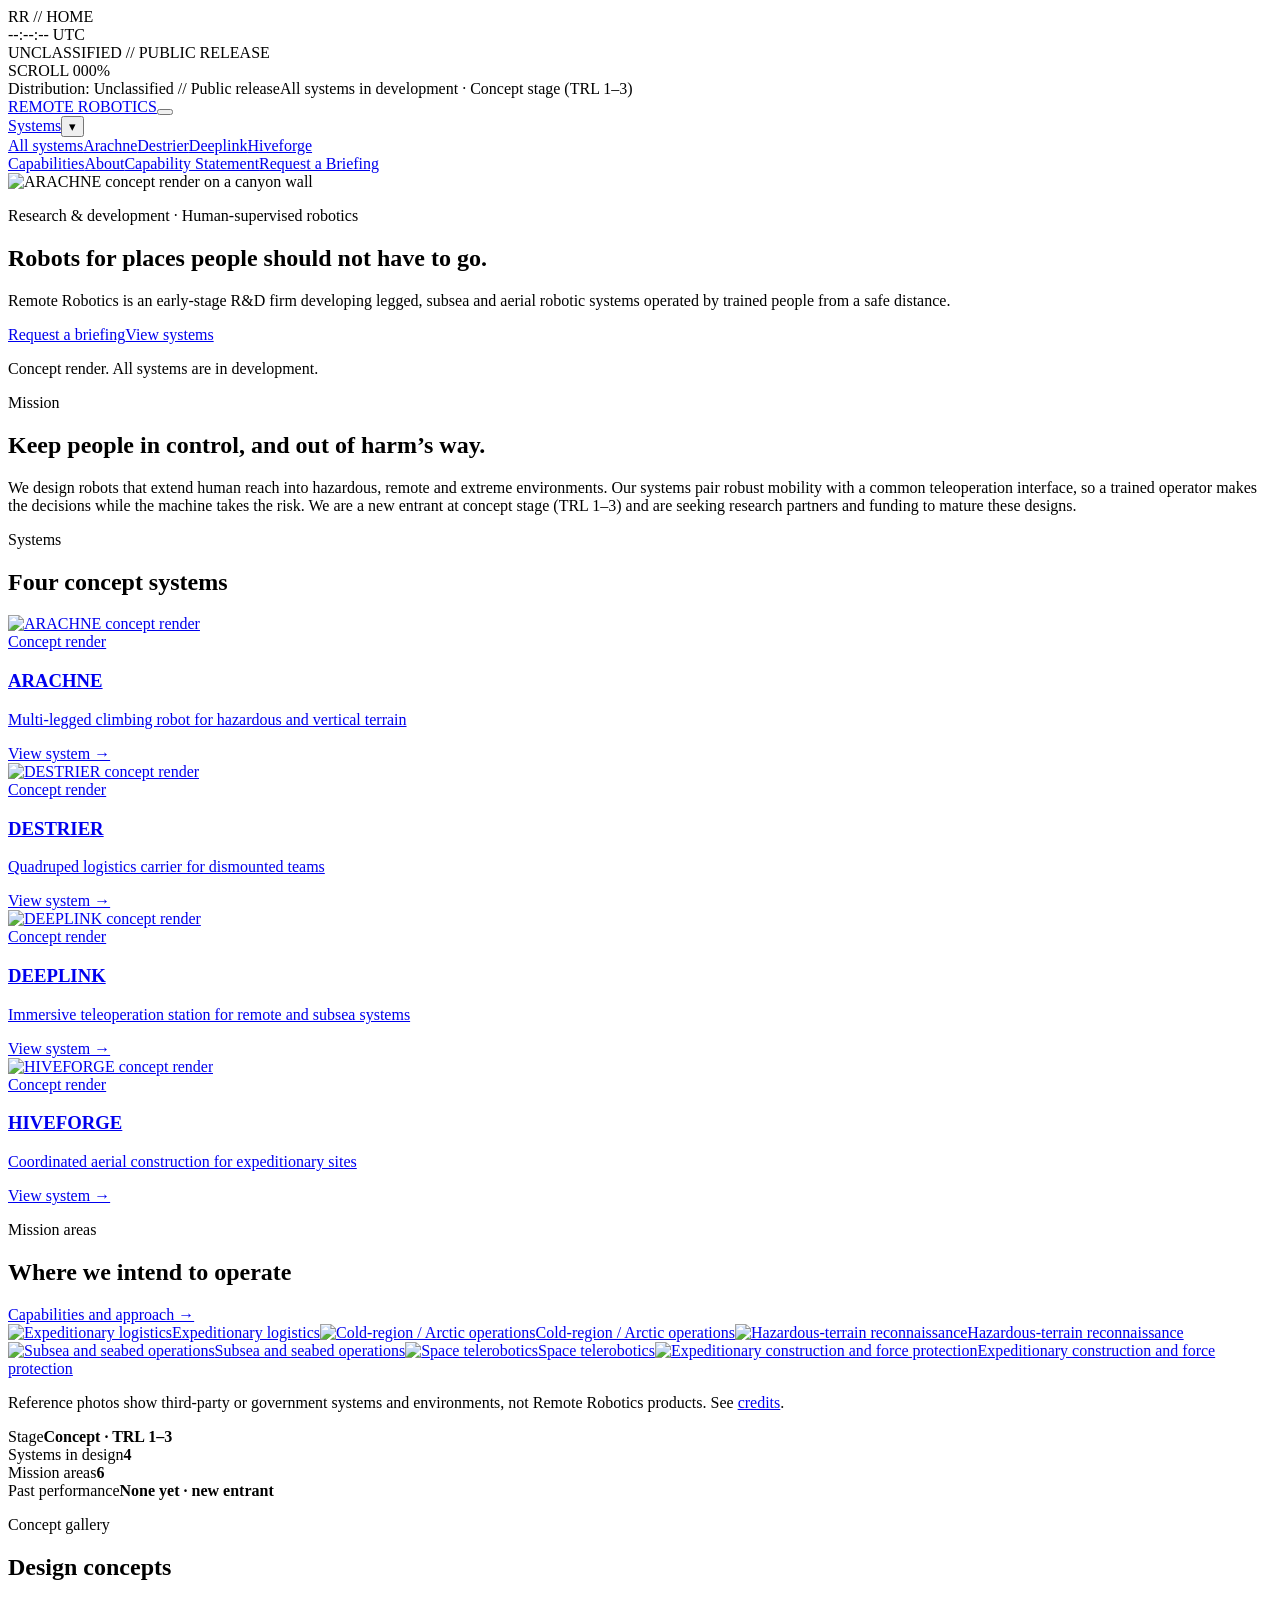
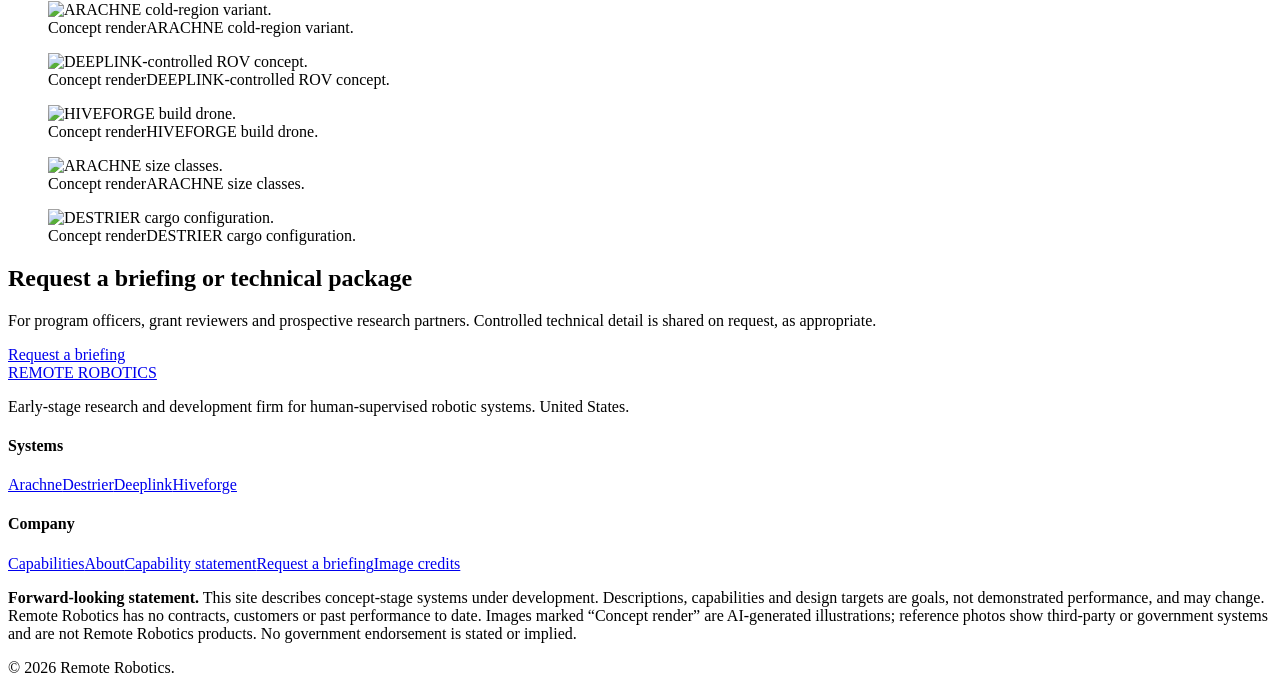
==== commit 04ebbb80: "v4: tactical viewport frame, grid background, hover brackets, scroll fade, hotspot callouts, denser " ====
--- a/index.html
+++ b/index.html
@@ -3,12 +3,16 @@
 <meta property="og:type" content="website"><meta property="og:site_name" content="Remote Robotics"><meta property="og:title" content="Remote Robotics | Human-supervised robotics R&D"><meta property="og:description" content="Early-stage R&D firm developing human-supervised legged, subsea and aerial robotic systems. Concept stage, TRL 1–3."><meta property="og:url" content="https://charlesanthonyleone.github.io/remote-robotics/"><meta property="og:image" content="https://charlesanthonyleone.github.io/remote-robotics/renders/v3/arachne-studio.jpg"><meta name="twitter:card" content="summary_large_image">
 <link rel="icon" type="image/png" href="/remote-robotics/favicon.png"><link rel="preconnect" href="https://fonts.googleapis.com"><link rel="preconnect" href="https://fonts.gstatic.com" crossorigin>
 <link href="https://fonts.googleapis.com/css2?family=Inter:wght@400;500;600;700&family=IBM+Plex+Mono:wght@400;500&display=swap" rel="stylesheet"><link rel="stylesheet" href="/remote-robotics/assets/site.css"></head><body>
+<div class="frame" aria-hidden="true"><i class="c tl"></i><i class="c tr"></i><i class="c bl"></i><i class="c br"></i><i class="rule rt"></i><i class="rule rb"></i><i class="rule rl"></i><i class="rule rr"></i>
+<div class="fr-tl">RR // HOME</div><div class="fr-tr"><span id="utc">--:--:--</span> UTC</div><div class="fr-bl">UNCLASSIFIED // PUBLIC RELEASE</div><div class="fr-br">SCROLL <span id="scr">000</span>%</div></div>
 <div class="dist"><div class="wrap"><span>Distribution: Unclassified // Public release</span><span class="hide-sm">All systems in development · Concept stage (TRL 1–3)</span></div></div>
 <header class="hdr"><div class="wrap"><a class="brand" href="/remote-robotics/"><span class="mark"></span>REMOTE ROBOTICS</a><button class="burger" aria-label="Menu" aria-expanded="false"><span></span><span></span><span></span></button><nav class="nav"><div class="dd"><a href="/remote-robotics/systems/">Systems</a><button class="ddbtn" aria-label="Show systems" aria-expanded="false">▾</button><div class="ddmenu"><a href="/remote-robotics/systems/">All systems</a><a href="/remote-robotics/systems/arachne/">Arachne</a><a href="/remote-robotics/systems/destrier/">Destrier</a><a href="/remote-robotics/systems/deeplink/">Deeplink</a><a href="/remote-robotics/systems/hiveforge/">Hiveforge</a></div></div><a href="/remote-robotics/capabilities/">Capabilities</a><a href="/remote-robotics/about/">About</a><a href="/remote-robotics/capability-statement/">Capability Statement</a><a href="/remote-robotics/contact/" class="cta">Request a Briefing</a></nav></div></header>
 <main><section class="hero"><img src="/remote-robotics/renders/v3/arachne-canyon.jpg" alt="ARACHNE concept render on a canyon wall"><div class="wrap"><p class="eyebrow">Research &amp; development · Human-supervised robotics</p><h1>Robots for places people should not have to go.</h1><p class="lead">Remote Robotics is an early-stage R&amp;D firm developing legged, subsea and aerial robotic systems operated by trained people from a safe distance.</p><div class="btns"><a class="btn" href="/remote-robotics/contact/">Request a briefing</a><a class="btn ghost" href="/remote-robotics/systems/">View systems</a></div><p class="note">Concept render. All systems are in development.</p></div></section>
 <section class="sec"><div class="wrap two"><div><p class="eyebrow">Mission</p><h2>Keep people in control, and out of harm’s way.</h2></div><p>We design robots that extend human reach into hazardous, remote and extreme environments. Our systems pair robust mobility with a common teleoperation interface, so a trained operator makes the decisions while the machine takes the risk. We are a new entrant at concept stage (TRL 1–3) and are seeking research partners and funding to mature these designs.</p></div></section>
 <section class="sec alt"><div class="wrap"><p class="eyebrow">Systems</p><h2>Four concept systems</h2><div class="cards"><a class="card" href="/remote-robotics/systems/arachne/"><img src="/remote-robotics/renders/v3/arachne-studio.jpg" alt="ARACHNE concept render" loading="lazy"><div><span class="tag">Concept render</span><h3>ARACHNE</h3><p>Multi-legged climbing robot for hazardous and vertical terrain</p><span class="more">View system →</span></div></a><a class="card" href="/remote-robotics/systems/destrier/"><img src="/remote-robotics/renders/v3/destrier-field.jpg" alt="DESTRIER concept render" loading="lazy"><div><span class="tag">Concept render</span><h3>DESTRIER</h3><p>Quadruped logistics carrier for dismounted teams</p><span class="more">View system →</span></div></a><a class="card" href="/remote-robotics/systems/deeplink/"><img src="/remote-robotics/renders/v3/deeplink-station.jpg" alt="DEEPLINK concept render" loading="lazy"><div><span class="tag">Concept render</span><h3>DEEPLINK</h3><p>Immersive teleoperation station for remote and subsea systems</p><span class="more">View system →</span></div></a><a class="card" href="/remote-robotics/systems/hiveforge/"><img src="/remote-robotics/renders/v3/hiveforge-site.jpg" alt="HIVEFORGE concept render" loading="lazy"><div><span class="tag">Concept render</span><h3>HIVEFORGE</h3><p>Coordinated aerial construction for expeditionary sites</p><span class="more">View system →</span></div></a></div></div></section>
-<section class="sec"><div class="wrap"><p class="eyebrow">Mission areas</p><ul class="strip"><li>Expeditionary logistics</li><li>Cold-region / Arctic operations</li><li>Hazardous-terrain reconnaissance (EOD-adjacent)</li><li>Subsea and seabed operations</li><li>Space telerobotics</li><li>Expeditionary construction and force-protection berms</li></ul><p><a class="link" href="/remote-robotics/capabilities/">Capabilities and approach →</a></p></div></section><section class="ctaband"><div class="wrap"><div><h2>Request a briefing or technical package</h2><p>For program officers, grant reviewers and prospective research partners. Controlled technical detail is shared on request, as appropriate.</p></div><a class="btn" href="/remote-robotics/contact/">Request a briefing</a></div></section></main>
+<section class="sec"><div class="wrap"><div class="sechead"><div><p class="eyebrow">Mission areas</p><h2>Where we intend to operate</h2></div><a class="link" href="/remote-robotics/capabilities/">Capabilities and approach →</a></div><div class="tiles"><a class="tile" href="/remote-robotics/capabilities/"><img src="/remote-robotics/img/ls3-field.jpg" alt="Expeditionary logistics" loading="lazy"><span>Expeditionary logistics</span></a><a class="tile" href="/remote-robotics/capabilities/"><img src="/remote-robotics/img/crevasse.jpg" alt="Cold-region / Arctic operations" loading="lazy"><span>Cold-region / Arctic operations</span></a><a class="tile" href="/remote-robotics/capabilities/"><img src="/remote-robotics/img/gorge.jpg" alt="Hazardous-terrain reconnaissance" loading="lazy"><span>Hazardous-terrain reconnaissance</span></a><a class="tile" href="/remote-robotics/capabilities/"><img src="/remote-robotics/img/rov-arm.jpg" alt="Subsea and seabed operations" loading="lazy"><span>Subsea and seabed operations</span></a><a class="tile" href="/remote-robotics/capabilities/"><img src="/remote-robotics/img/robonaut.jpg" alt="Space telerobotics" loading="lazy"><span>Space telerobotics</span></a><a class="tile" href="/remote-robotics/capabilities/"><img src="/remote-robotics/img/construction.jpg" alt="Expeditionary construction and force protection" loading="lazy"><span>Expeditionary construction and force protection</span></a></div><p class="small">Reference photos show third-party or government systems and environments, not Remote Robotics products. See <a class="link" href="/remote-robotics/credits/">credits</a>.</p></div></section>
+<section class="status"><div class="wrap sgrid"><div><span>Stage</span><b>Concept · TRL 1–3</b></div><div><span>Systems in design</span><b>4</b></div><div><span>Mission areas</span><b>6</b></div><div><span>Past performance</span><b>None yet · new entrant</b></div></div></section>
+<section class="sec"><div class="wrap"><p class="eyebrow">Concept gallery</p><h2>Design concepts</h2><div class="mosaic"><figure class=""><img src="/remote-robotics/renders/v3/arachne-glacier.jpg" alt="ARACHNE cold-region variant." loading="lazy"><figcaption><span class="tag">Concept render</span>ARACHNE cold-region variant.</figcaption></figure><figure class=""><img src="/remote-robotics/renders/v3/deeplink-seabed.jpg" alt="DEEPLINK-controlled ROV concept." loading="lazy"><figcaption><span class="tag">Concept render</span>DEEPLINK-controlled ROV concept.</figcaption></figure><figure class=""><img src="/remote-robotics/renders/v3/hiveforge-drone.jpg" alt="HIVEFORGE build drone." loading="lazy"><figcaption><span class="tag">Concept render</span>HIVEFORGE build drone.</figcaption></figure><figure class=""><img src="/remote-robotics/renders/v3/arachne-lineup.jpg" alt="ARACHNE size classes." loading="lazy"><figcaption><span class="tag">Concept render</span>ARACHNE size classes.</figcaption></figure><figure class=""><img src="/remote-robotics/renders/v3/destrier-studio.jpg" alt="DESTRIER cargo configuration." loading="lazy"><figcaption><span class="tag">Concept render</span>DESTRIER cargo configuration.</figcaption></figure></div></div></section><section class="ctaband"><div class="wrap"><div><h2>Request a briefing or technical package</h2><p>For program officers, grant reviewers and prospective research partners. Controlled technical detail is shared on request, as appropriate.</p></div><a class="btn" href="/remote-robotics/contact/">Request a briefing</a></div></section></main>
 <footer class="ftr"><div class="wrap fgrid"><div><a class="brand" href="/remote-robotics/"><span class="mark"></span>REMOTE ROBOTICS</a><p>Early-stage research and development firm for human-supervised robotic systems. United States.</p></div>
 <div><h4>Systems</h4><a href="/remote-robotics/systems/arachne/">Arachne</a><a href="/remote-robotics/systems/destrier/">Destrier</a><a href="/remote-robotics/systems/deeplink/">Deeplink</a><a href="/remote-robotics/systems/hiveforge/">Hiveforge</a></div>
 <div><h4>Company</h4><a href="/remote-robotics/capabilities/">Capabilities</a><a href="/remote-robotics/about/">About</a><a href="/remote-robotics/capability-statement/">Capability statement</a><a href="/remote-robotics/contact/">Request a briefing</a><a href="/remote-robotics/credits/">Image credits</a></div></div>
